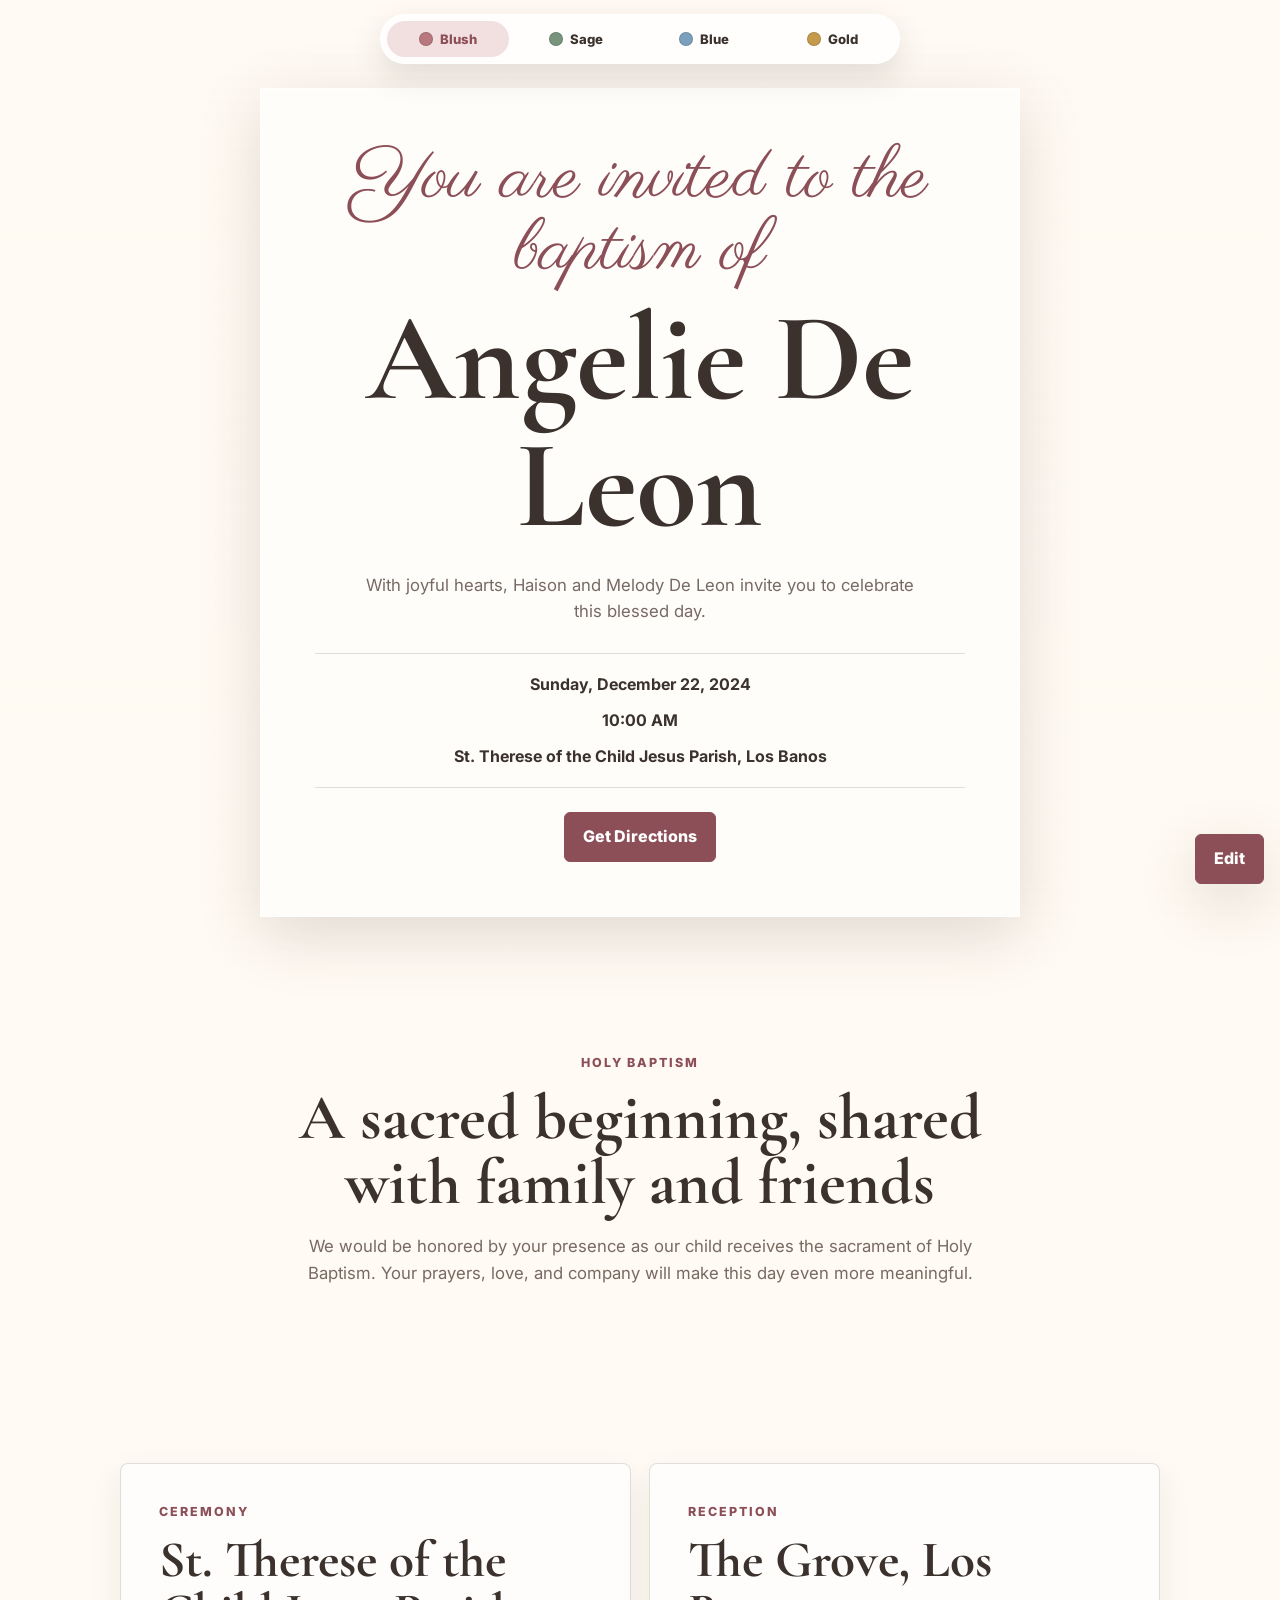
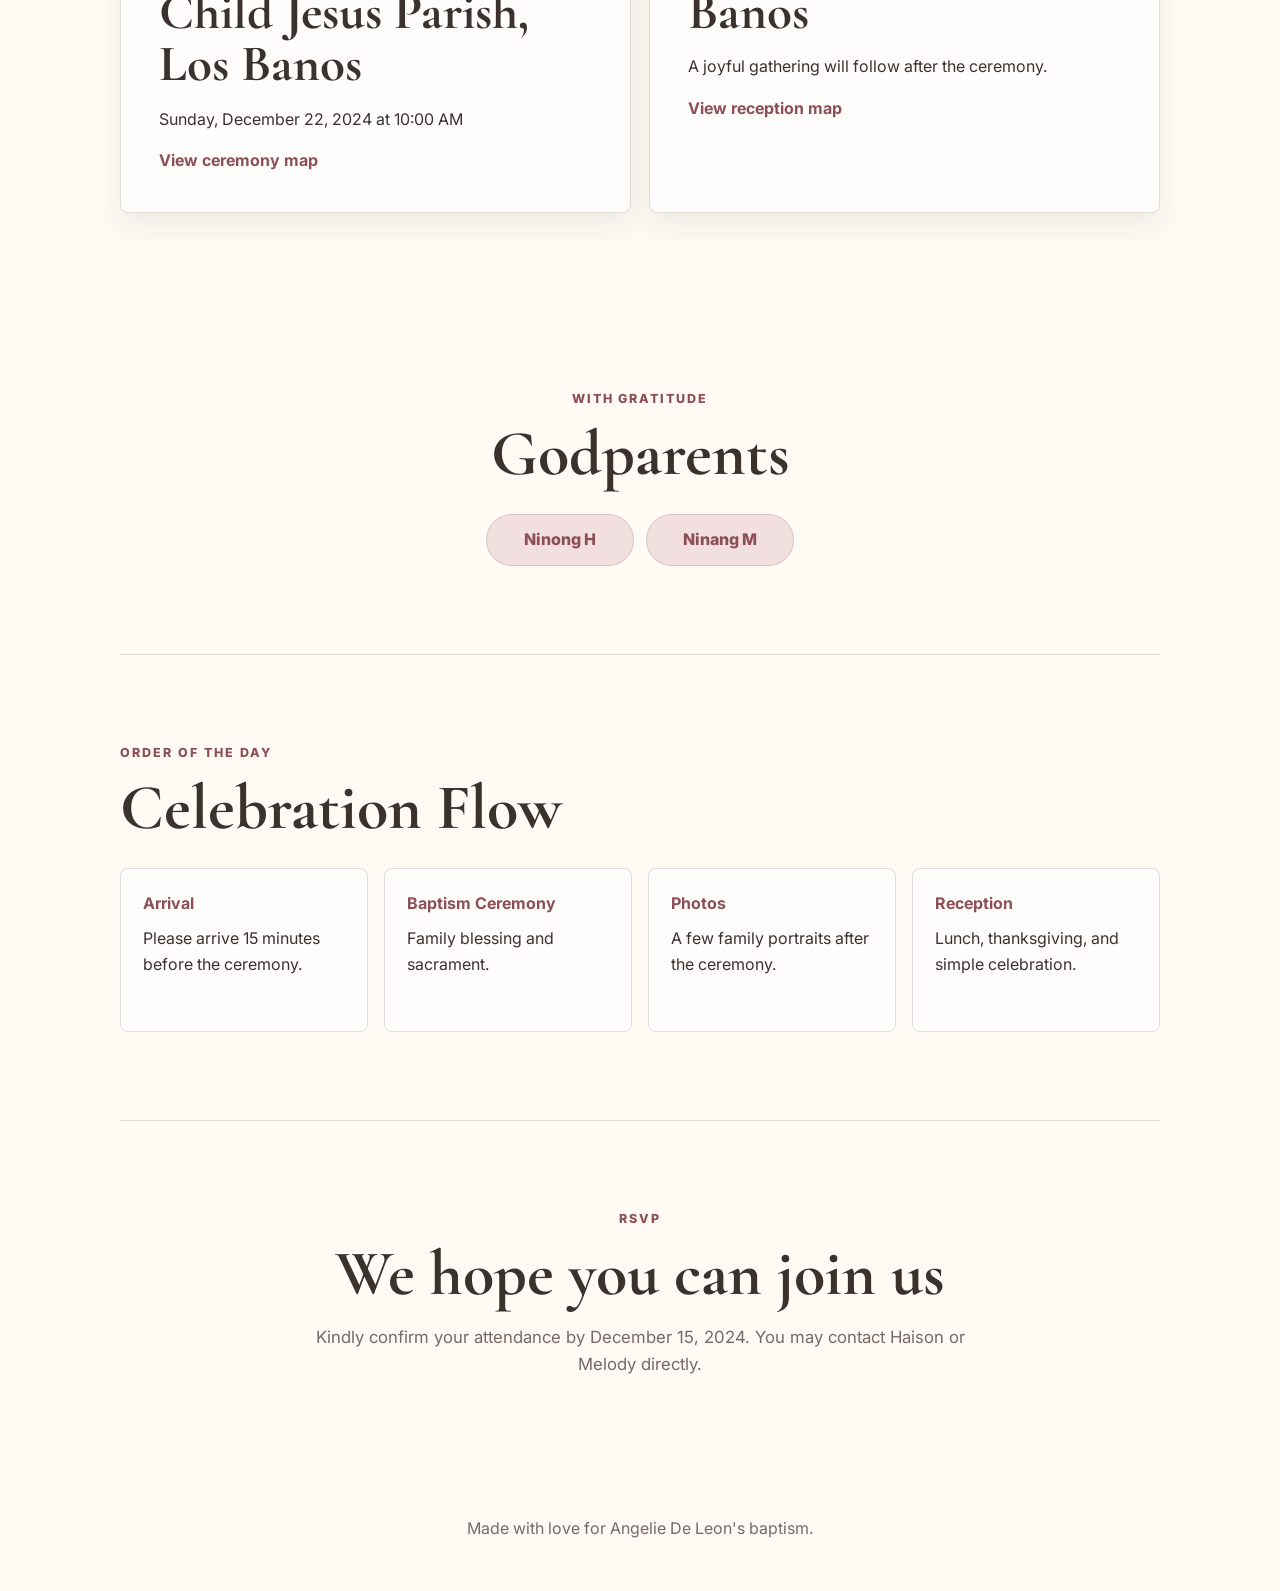
==== index.html @ 16b0fdf5 "Add files via upload" ====
<!DOCTYPE html>
<html lang="en">
<head>
    <meta charset="UTF-8">
    <meta name="viewport" content="width=device-width, initial-scale=1.0">
    <title>Baptism Invitation</title>
    <link rel="preconnect" href="https://fonts.googleapis.com">
    <link rel="preconnect" href="https://fonts.gstatic.com" crossorigin>
    <link href="https://fonts.googleapis.com/css2?family=Cormorant+Garamond:wght@500;600;700&family=Inter:wght@400;500;600;700&family=Parisienne&display=swap" rel="stylesheet">
    <link rel="stylesheet" href="styles.css">
</head>
<body data-theme="blush">
    <aside class="theme-dock" aria-label="Theme selector">
        <button class="theme-chip is-active" type="button" data-theme-choice="blush" title="Blush Garden">
            <span class="swatch blush"></span>
            <span>Blush</span>
        </button>
        <button class="theme-chip" type="button" data-theme-choice="sage" title="Sage Chapel">
            <span class="swatch sage"></span>
            <span>Sage</span>
        </button>
        <button class="theme-chip" type="button" data-theme-choice="blue" title="Sky Grace">
            <span class="swatch blue"></span>
            <span>Blue</span>
        </button>
        <button class="theme-chip" type="button" data-theme-choice="gold" title="Classic Gold">
            <span class="swatch gold"></span>
            <span>Gold</span>
        </button>
    </aside>

    <button class="editor-toggle" type="button" data-editor-open hidden>Edit</button>

    <aside class="editor-panel" data-editor-panel hidden aria-label="Invitation editor">
        <div class="editor-header">
            <div>
                <p class="eyebrow">Owner editor</p>
                <h2>Invitation Text</h2>
            </div>
            <button class="icon-button" type="button" data-editor-close aria-label="Close editor">x</button>
        </div>
        <label>
            Child's name
            <input data-field="childName" type="text">
        </label>
        <label>
            Parents
            <input data-field="parents" type="text">
        </label>
        <label>
            Date
            <input data-field="date" type="text">
        </label>
        <label>
            Time
            <input data-field="time" type="text">
        </label>
        <label>
            Church
            <input data-field="church" type="text">
        </label>
        <label>
            Reception
            <input data-field="reception" type="text">
        </label>
        <label>
            RSVP note
            <textarea data-field="rsvp" rows="3"></textarea>
        </label>
        <label>
            Godparents
            <textarea data-field="godparents" rows="4" placeholder="One name per line"></textarea>
        </label>
        <label>
            Ceremony directions link
            <input data-field="ceremonyLink" type="url">
        </label>
        <label>
            Reception directions link
            <input data-field="receptionLink" type="url">
        </label>
        <div class="editor-actions">
            <button class="button secondary" type="button" data-reset>Reset</button>
            <button class="button" type="button" data-copy-config>Copy Saved Data</button>
        </div>
        <p class="editor-note">Open this page with <strong>?edit=1</strong> to show the editor. Guests using the normal link only see the invitation.</p>
    </aside>

    <header class="hero">
        <div class="hero-overlay">
            <p class="script">You are invited to the baptism of</p>
            <h1 data-text="childName">Angelie De Leon</h1>
            <p class="parents">With joyful hearts, <span data-text="parents">Haison and Melody De Leon</span> invite you to celebrate this blessed day.</p>
            <div class="event-strip" aria-label="Event summary">
                <span data-text="date">Sunday, December 22, 2024</span>
                <span data-text="time">10:00 AM</span>
                <span data-text="church">St. Therese of the Child Jesus Parish, Los Banos</span>
            </div>
            <a class="button" data-link="ceremonyLink" href="https://www.google.com/maps/dir/?api=1&destination=St.+Therese+of+the+Child+Jesus+Parish,+Los+Banos,+Laguna" target="_blank" rel="noreferrer">Get Directions</a>
        </div>
    </header>

    <main>
        <section class="intro-band">
            <p class="eyebrow">Holy Baptism</p>
            <h2>A sacred beginning, shared with family and friends</h2>
            <p>We would be honored by your presence as our child receives the sacrament of Holy Baptism. Your prayers, love, and company will make this day even more meaningful.</p>
        </section>

        <section class="details-grid" aria-label="Event details">
            <article>
                <p class="eyebrow">Ceremony</p>
                <h2 data-text="church">St. Therese of the Child Jesus Parish, Los Banos</h2>
                <p><span data-text="date">Sunday, December 22, 2024</span> at <span data-text="time">10:00 AM</span></p>
                <a data-link="ceremonyLink" href="https://www.google.com/maps/dir/?api=1&destination=St.+Therese+of+the+Child+Jesus+Parish,+Los+Banos,+Laguna" target="_blank" rel="noreferrer">View ceremony map</a>
            </article>
            <article>
                <p class="eyebrow">Reception</p>
                <h2 data-text="reception">The Grove, Los Banos</h2>
                <p>A joyful gathering will follow after the ceremony.</p>
                <a data-link="receptionLink" href="https://www.google.com/maps/dir/?api=1&destination=The+Grove+Los+Banos,+Laguna" target="_blank" rel="noreferrer">View reception map</a>
            </article>
        </section>

        <section class="godparents">
            <p class="eyebrow">With gratitude</p>
            <h2>Godparents</h2>
            <div class="name-list" data-list="godparents">
                <span>Ninong H</span>
                <span>Ninang M</span>
            </div>
        </section>

        <section class="schedule">
            <p class="eyebrow">Order of the day</p>
            <h2>Celebration Flow</h2>
            <ol>
                <li><strong>Arrival</strong><span>Please arrive 15 minutes before the ceremony.</span></li>
                <li><strong>Baptism Ceremony</strong><span>Family blessing and sacrament.</span></li>
                <li><strong>Photos</strong><span>A few family portraits after the ceremony.</span></li>
                <li><strong>Reception</strong><span>Lunch, thanksgiving, and simple celebration.</span></li>
            </ol>
        </section>

        <section class="rsvp">
            <p class="eyebrow">RSVP</p>
            <h2>We hope you can join us</h2>
            <p data-text="rsvp">Kindly confirm your attendance by December 15, 2024. You may contact Haison or Melody directly.</p>
        </section>
    </main>

    <footer>
        <p>Made with love for <span data-text="childName">Angelie De Leon</span>'s baptism.</p>
    </footer>

    <script src="script.js"></script>
</body>
</html>
---- styles.css ----
:root {
    --paper: #fffaf3;
    --ink: #3b312d;
    --muted: #776a62;
    --accent: #b9787e;
    --accent-strong: #8c4f57;
    --accent-soft: #f2dfe0;
    --line: rgba(70, 55, 48, 0.16);
    --shadow: 0 18px 60px rgba(66, 45, 34, 0.16);
}

body[data-theme="sage"] {
    --paper: #fbfbf4;
    --ink: #26362f;
    --muted: #64746a;
    --accent: #78947d;
    --accent-strong: #43604b;
    --accent-soft: #dfe9df;
    --line: rgba(52, 80, 62, 0.18);
}

body[data-theme="blue"] {
    --paper: #f8fbff;
    --ink: #263241;
    --muted: #637387;
    --accent: #7aa0bd;
    --accent-strong: #416d8d;
    --accent-soft: #dceaf4;
    --line: rgba(48, 78, 102, 0.18);
}

body[data-theme="gold"] {
    --paper: #fffdf7;
    --ink: #332e25;
    --muted: #746b58;
    --accent: #c59a4a;
    --accent-strong: #88652a;
    --accent-soft: #f4ead2;
    --line: rgba(117, 88, 39, 0.2);
}

* {
    box-sizing: border-box;
}

html {
    scroll-behavior: smooth;
}

body {
    margin: 0;
    color: var(--ink);
    background: var(--paper);
    font-family: "Inter", Arial, sans-serif;
    line-height: 1.6;
}

body::before {
    content: "";
    position: fixed;
    inset: 0;
    z-index: -1;
    background-image: url("images/baptism-watercolor-hero.png");
    background-position: center top;
    background-size: cover;
    opacity: 0.18;
}

a {
    color: var(--accent-strong);
    font-weight: 700;
    text-decoration: none;
}

.hero {
    min-height: 94svh;
    display: grid;
    place-items: center;
    padding: 88px 20px 48px;
    background-image: linear-gradient(rgba(255, 250, 243, 0.46), rgba(255, 250, 243, 0.78)), url("images/baptism-watercolor-hero.png");
    background-position: center;
    background-size: cover;
}

.hero-overlay {
    width: min(760px, 100%);
    text-align: center;
    padding: clamp(24px, 5vw, 54px);
    border: 1px solid rgba(255, 255, 255, 0.72);
    background: rgba(255, 255, 255, 0.58);
    box-shadow: var(--shadow);
    backdrop-filter: blur(8px);
}

.script {
    margin: 0;
    color: var(--accent-strong);
    font-family: "Parisienne", cursive;
    font-size: clamp(2rem, 7vw, 4.5rem);
    line-height: 1;
}

h1,
h2 {
    margin: 0;
    font-family: "Cormorant Garamond", Georgia, serif;
    letter-spacing: 0;
    line-height: 1.02;
}

h1 {
    margin-top: 8px;
    font-size: clamp(3.2rem, 12vw, 7.8rem);
    font-weight: 700;
}

h2 {
    font-size: clamp(2.1rem, 5vw, 4rem);
    font-weight: 700;
}

.parents {
    max-width: 580px;
    margin: 22px auto 0;
    color: var(--muted);
    font-size: 1.05rem;
}

.event-strip {
    display: grid;
    gap: 10px;
    margin: 28px auto 0;
    padding: 18px;
    border-top: 1px solid var(--line);
    border-bottom: 1px solid var(--line);
    color: var(--ink);
    font-weight: 700;
}

.button,
.editor-toggle {
    display: inline-flex;
    align-items: center;
    justify-content: center;
    min-height: 44px;
    margin-top: 24px;
    padding: 11px 18px;
    border: 1px solid var(--accent-strong);
    border-radius: 6px;
    background: var(--accent-strong);
    color: #fff;
    font: inherit;
    font-weight: 800;
    cursor: pointer;
}

.button.secondary {
    background: transparent;
    color: var(--accent-strong);
}

main {
    overflow: hidden;
}

section {
    width: min(1040px, calc(100% - 32px));
    margin: 0 auto;
    padding: clamp(48px, 8vw, 88px) 0;
}

.intro-band {
    max-width: 760px;
    text-align: center;
}

.intro-band p:last-child,
.rsvp p:last-child {
    margin: 18px auto 0;
    max-width: 670px;
    color: var(--muted);
    font-size: 1.05rem;
}

.eyebrow {
    margin: 0 0 12px;
    color: var(--accent-strong);
    font-size: 0.78rem;
    font-weight: 800;
    letter-spacing: 0.16em;
    text-transform: uppercase;
}

.details-grid {
    display: grid;
    grid-template-columns: repeat(2, minmax(0, 1fr));
    gap: 18px;
}

.details-grid article {
    padding: clamp(22px, 4vw, 38px);
    border: 1px solid var(--line);
    border-radius: 8px;
    background: rgba(255, 255, 255, 0.66);
    box-shadow: 0 12px 32px rgba(40, 32, 26, 0.08);
}

.details-grid h2 {
    font-size: clamp(2rem, 4vw, 3.2rem);
}

.godparents,
.rsvp {
    text-align: center;
}

.name-list {
    display: flex;
    flex-wrap: wrap;
    justify-content: center;
    gap: 12px;
    margin-top: 28px;
}

.name-list span {
    min-width: 148px;
    padding: 12px 16px;
    border: 1px solid var(--line);
    border-radius: 999px;
    background: var(--accent-soft);
    color: var(--accent-strong);
    font-weight: 800;
}

.schedule {
    border-top: 1px solid var(--line);
    border-bottom: 1px solid var(--line);
}

.schedule ol {
    display: grid;
    grid-template-columns: repeat(4, minmax(0, 1fr));
    gap: 16px;
    margin: 28px 0 0;
    padding: 0;
    list-style: none;
}

.schedule li {
    min-height: 164px;
    padding: 22px;
    border-radius: 8px;
    background: rgba(255, 255, 255, 0.62);
    border: 1px solid var(--line);
}

.schedule strong,
.schedule span {
    display: block;
}

.schedule strong {
    margin-bottom: 10px;
    color: var(--accent-strong);
}

footer {
    padding: 34px 20px;
    text-align: center;
    color: var(--muted);
}

.theme-dock {
    position: fixed;
    top: 14px;
    left: 50%;
    z-index: 10;
    display: flex;
    gap: 6px;
    width: min(calc(100% - 24px), 520px);
    padding: 6px;
    border: 1px solid rgba(255, 255, 255, 0.72);
    border-radius: 999px;
    background: rgba(255, 255, 255, 0.76);
    box-shadow: 0 12px 32px rgba(40, 32, 26, 0.12);
    transform: translateX(-50%);
    backdrop-filter: blur(10px);
}

.theme-chip {
    flex: 1;
    display: inline-flex;
    align-items: center;
    justify-content: center;
    gap: 7px;
    min-width: 0;
    min-height: 36px;
    padding: 6px 10px;
    border: 0;
    border-radius: 999px;
    background: transparent;
    color: var(--ink);
    font: inherit;
    font-size: 0.82rem;
    font-weight: 800;
    cursor: pointer;
}

.theme-chip.is-active {
    background: var(--accent-soft);
    color: var(--accent-strong);
}

.swatch {
    width: 14px;
    height: 14px;
    flex: 0 0 auto;
    border-radius: 50%;
    border: 1px solid rgba(0, 0, 0, 0.14);
}

.swatch.blush { background: #b9787e; }
.swatch.sage { background: #78947d; }
.swatch.blue { background: #7aa0bd; }
.swatch.gold { background: #c59a4a; }

.editor-toggle {
    position: fixed;
    right: 16px;
    bottom: 16px;
    z-index: 11;
    margin: 0;
    box-shadow: var(--shadow);
}

.editor-panel {
    position: fixed;
    top: 0;
    right: 0;
    z-index: 12;
    width: min(420px, 100%);
    height: 100svh;
    overflow: auto;
    padding: 22px;
    background: #fff;
    box-shadow: -18px 0 50px rgba(29, 25, 23, 0.18);
}

.editor-header {
    display: flex;
    align-items: flex-start;
    justify-content: space-between;
    gap: 18px;
    margin-bottom: 18px;
}

.editor-header h2 {
    font-size: 2rem;
}

.icon-button {
    width: 38px;
    height: 38px;
    border: 1px solid var(--line);
    border-radius: 50%;
    background: #fff;
    color: var(--ink);
    font: inherit;
    font-weight: 800;
    cursor: pointer;
}

label {
    display: grid;
    gap: 6px;
    margin-bottom: 14px;
    color: var(--muted);
    font-size: 0.86rem;
    font-weight: 800;
}

input,
textarea {
    width: 100%;
    border: 1px solid var(--line);
    border-radius: 6px;
    padding: 10px 12px;
    color: var(--ink);
    font: inherit;
}

.editor-actions {
    display: flex;
    flex-wrap: wrap;
    gap: 10px;
}

.editor-actions .button {
    margin-top: 0;
}

.editor-note {
    color: var(--muted);
    font-size: 0.9rem;
}

.reveal {
    opacity: 0;
    transform: translateY(18px);
    transition: opacity 600ms ease, transform 600ms ease;
}

.reveal.is-visible {
    opacity: 1;
    transform: translateY(0);
}

@media (max-width: 760px) {
    .hero {
        min-height: 92svh;
        padding-top: 92px;
    }

    .theme-dock {
        overflow-x: auto;
        justify-content: flex-start;
    }

    .theme-chip {
        flex: 0 0 auto;
        min-width: 88px;
    }

    .details-grid,
    .schedule ol {
        grid-template-columns: 1fr;
    }

    .schedule li {
        min-height: 0;
    }
}
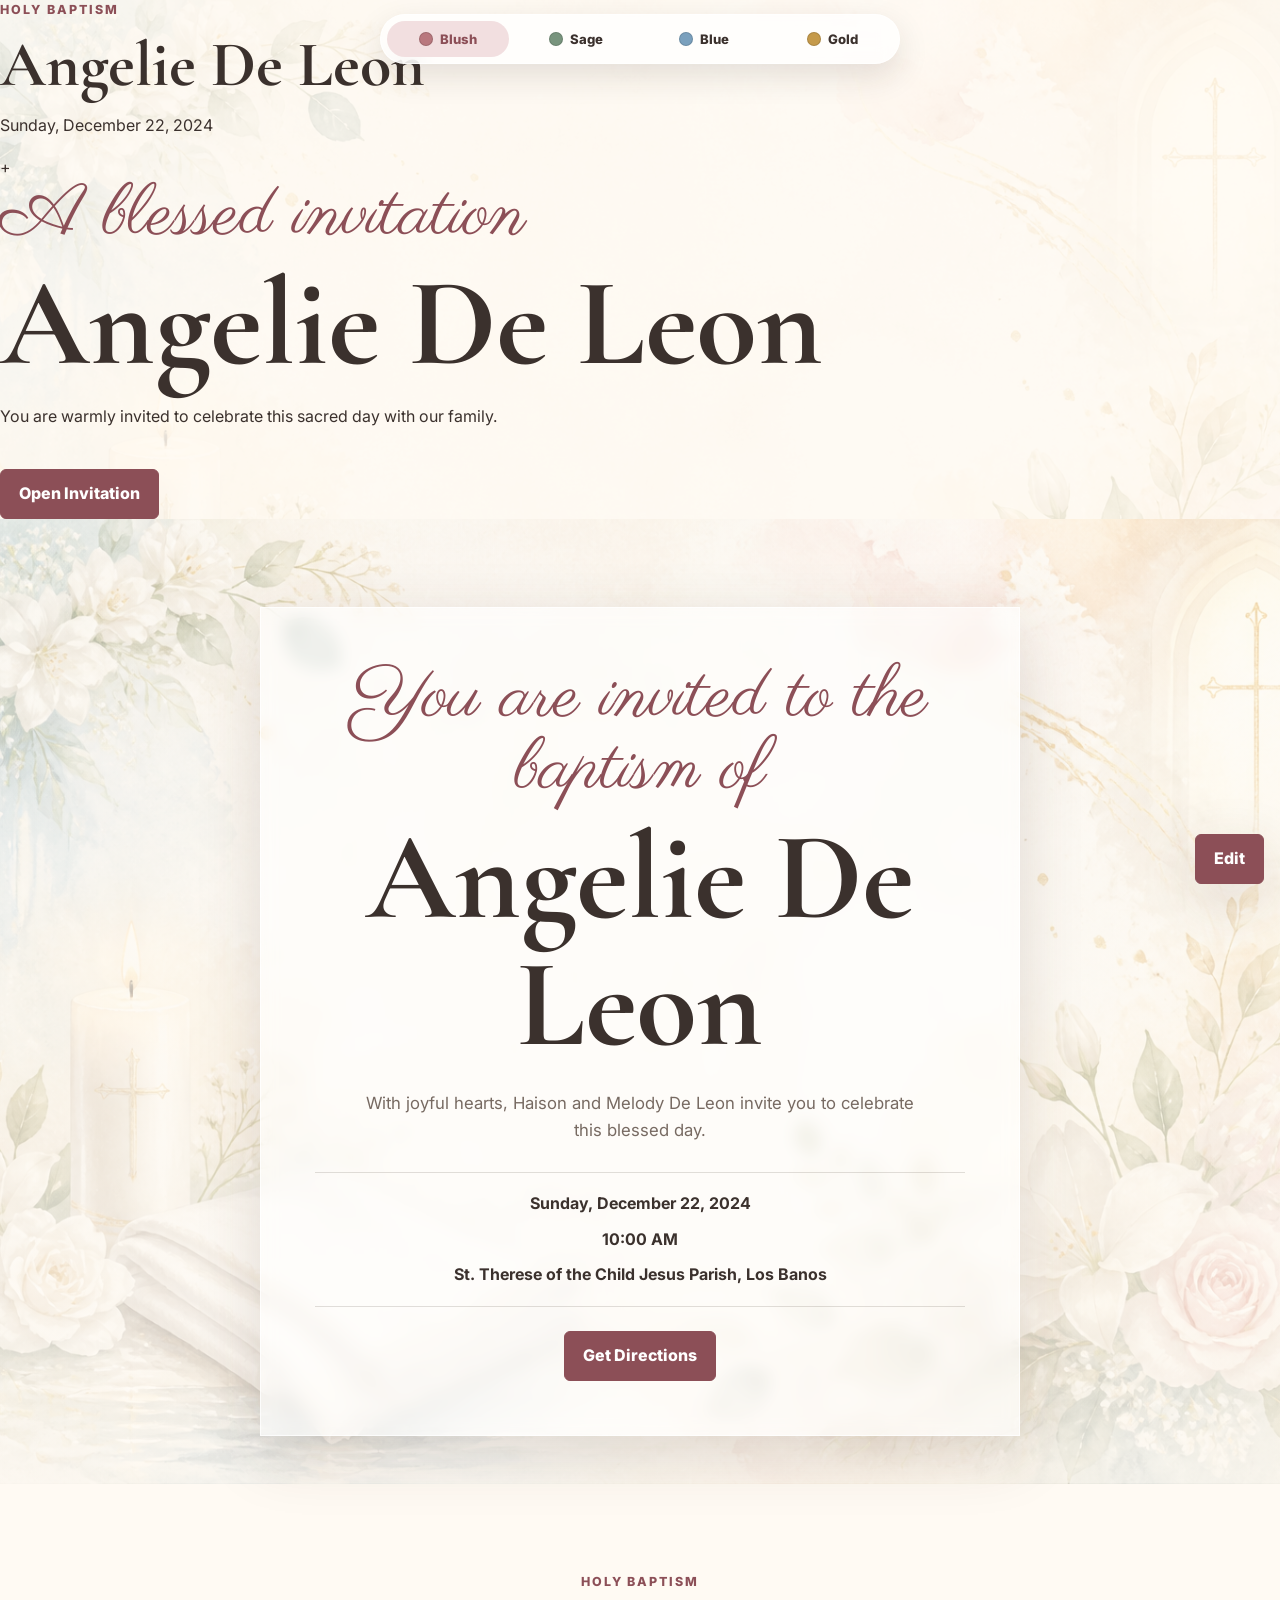
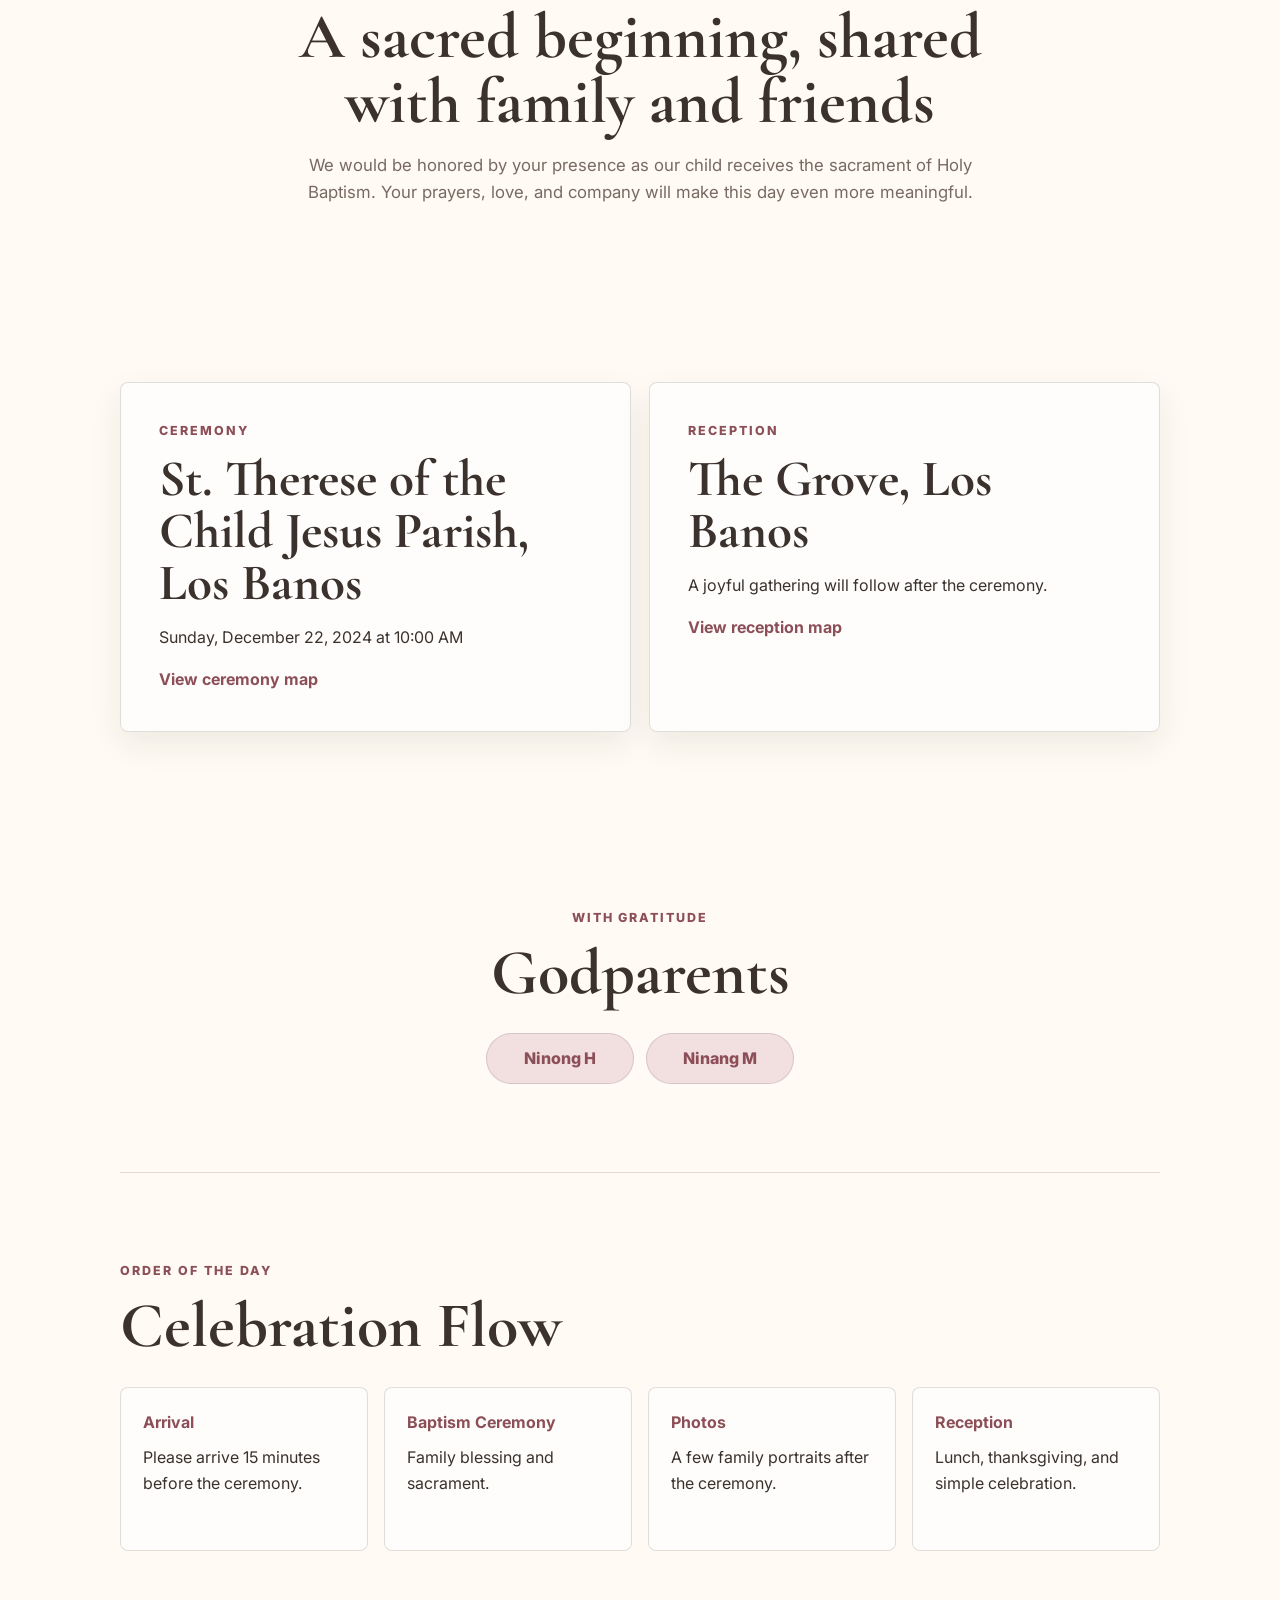
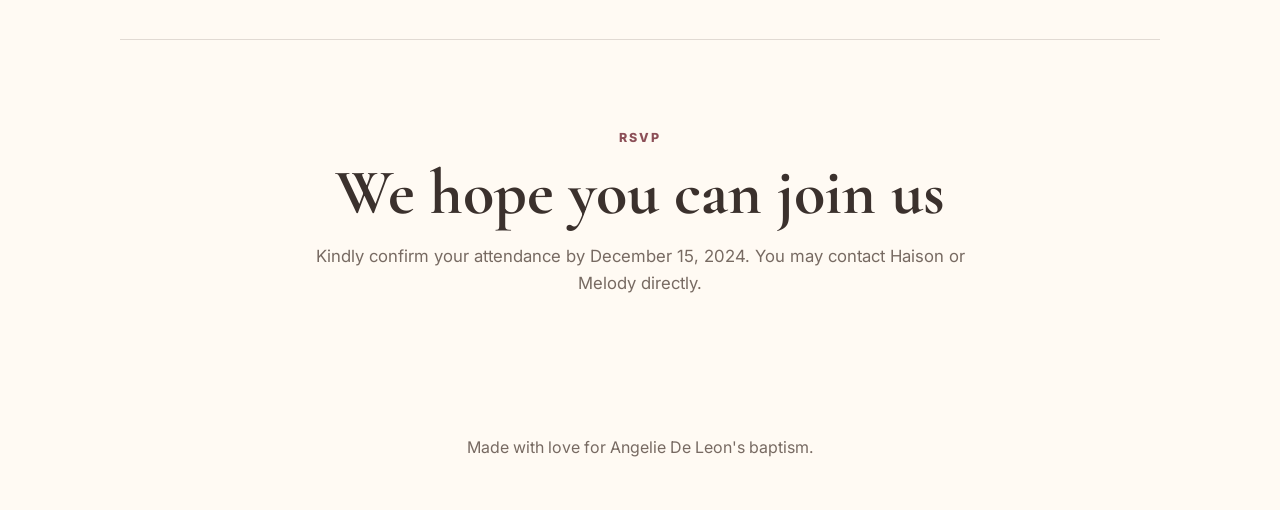
==== commit 8aa63a37: "Add invitation opening animation" ====
--- a/index.html
+++ b/index.html
@@ -10,6 +10,38 @@
     <link rel="stylesheet" href="styles.css">
 </head>
 <body data-theme="blush">
+    <div class="opening-screen" data-opening-screen>
+        <div class="floating-petals" aria-hidden="true">
+            <span></span>
+            <span></span>
+            <span></span>
+            <span></span>
+            <span></span>
+            <span></span>
+        </div>
+        <div class="envelope-stage">
+            <div class="envelope" aria-hidden="true">
+                <div class="envelope-back"></div>
+                <div class="invitation-card">
+                    <p class="eyebrow">Holy Baptism</p>
+                    <h2 data-text="childName">Angelie De Leon</h2>
+                    <p data-text="date">Sunday, December 22, 2024</p>
+                </div>
+                <div class="envelope-left"></div>
+                <div class="envelope-right"></div>
+                <div class="envelope-bottom"></div>
+                <div class="envelope-flap"></div>
+                <div class="wax-seal">+</div>
+            </div>
+            <div class="opening-copy">
+                <p class="script">A blessed invitation</p>
+                <h1 data-text="childName">Angelie De Leon</h1>
+                <p>You are warmly invited to celebrate this sacred day with our family.</p>
+                <button class="button open-button" type="button" data-open-invitation>Open Invitation</button>
+            </div>
+        </div>
+    </div>
+
     <aside class="theme-dock" aria-label="Theme selector">
         <button class="theme-chip is-active" type="button" data-theme-choice="blush" title="Blush Garden">
             <span class="swatch blush"></span>
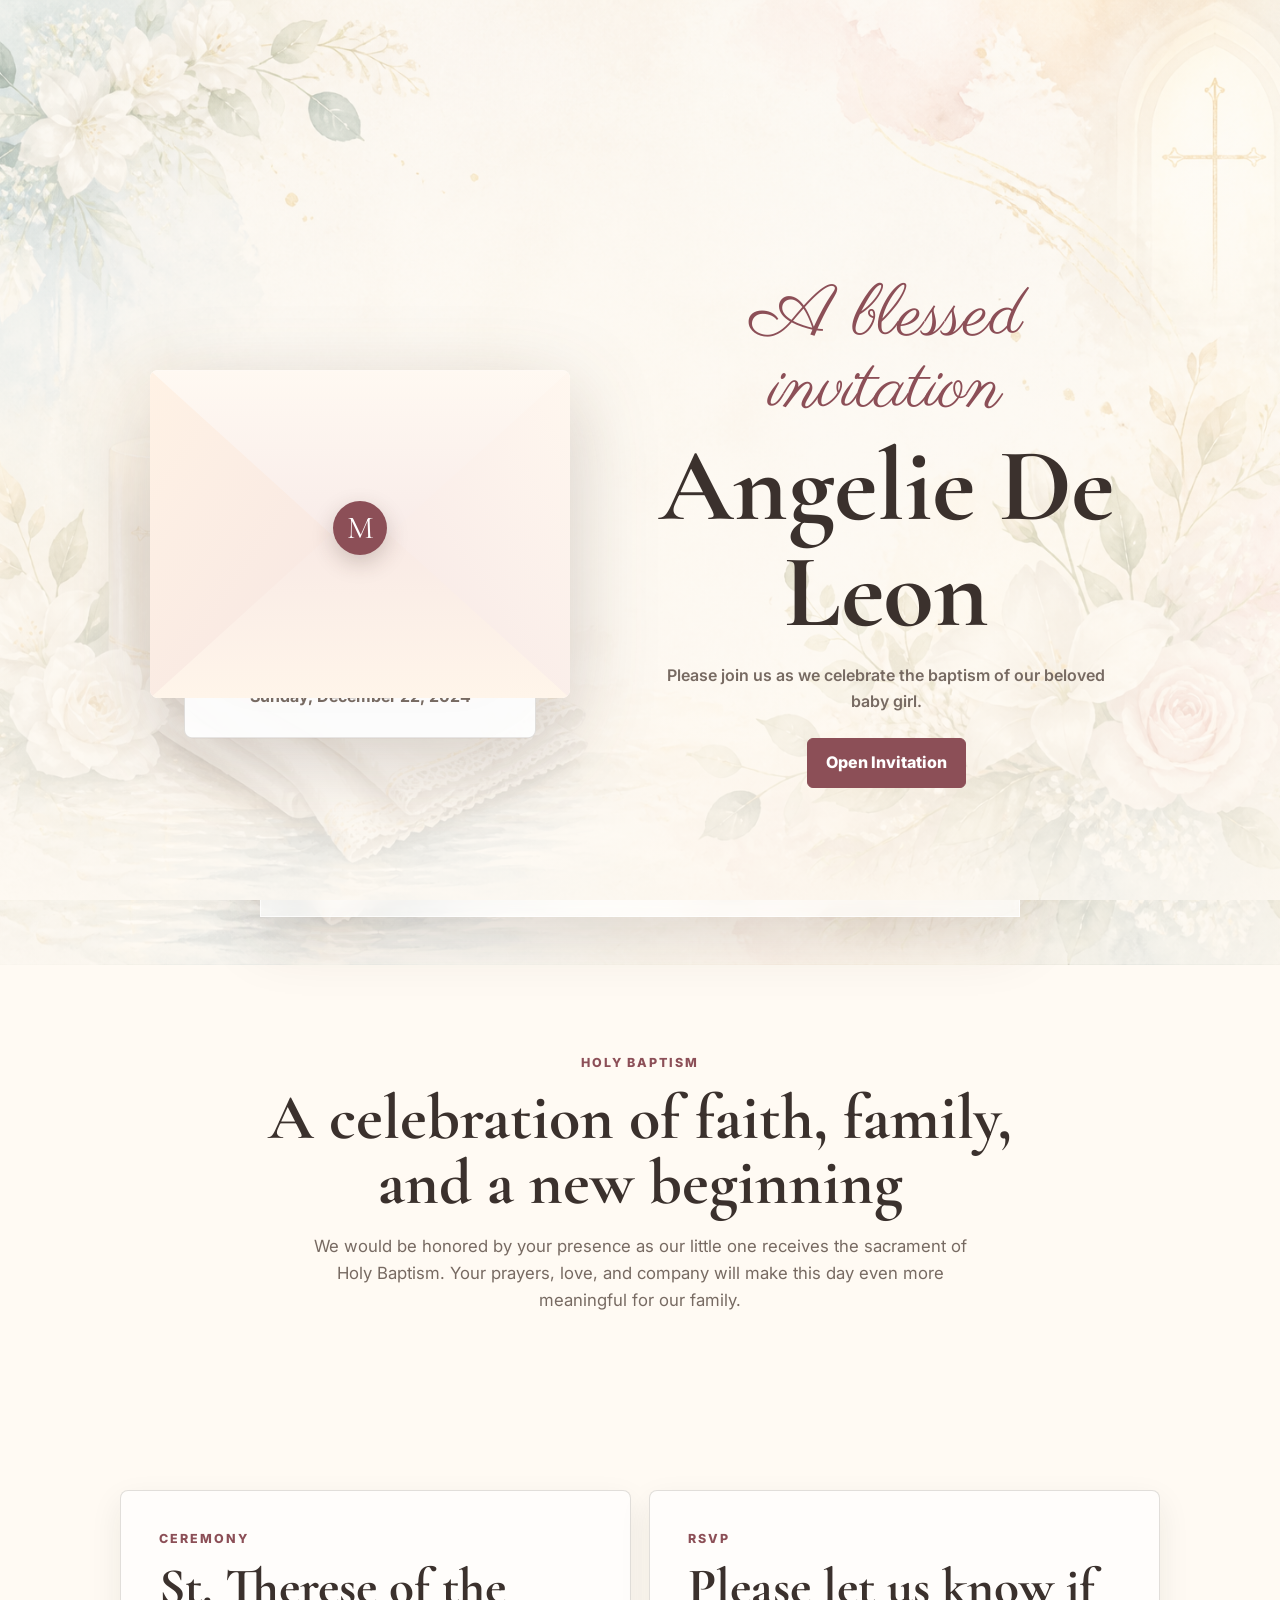
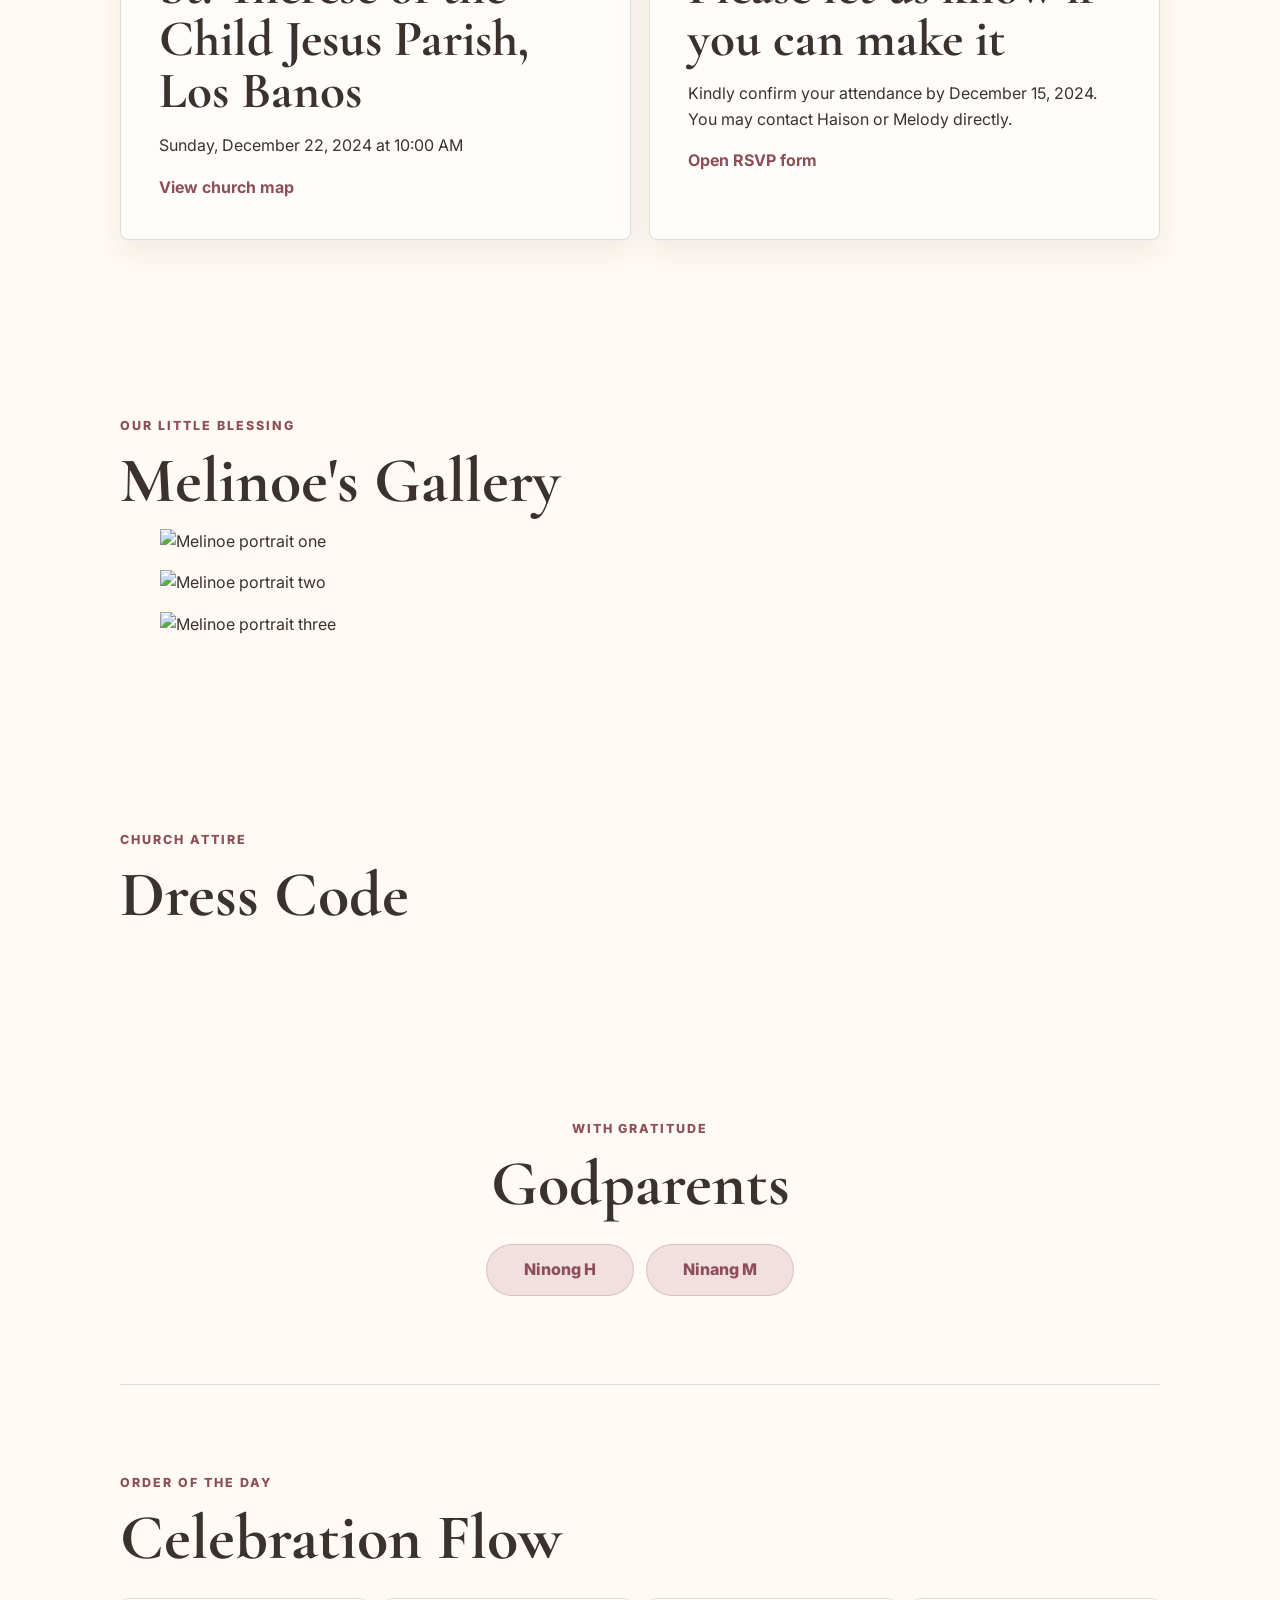
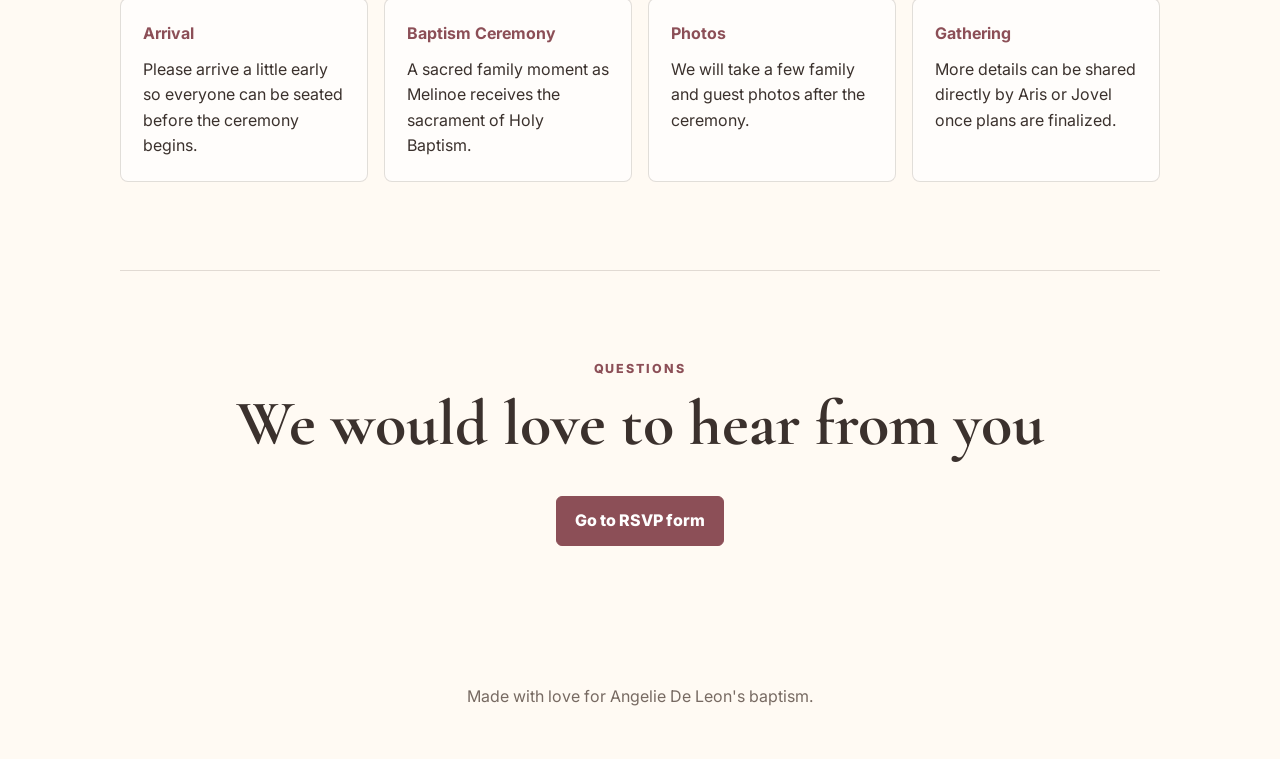
==== commit 7f1f5490: "Update invitation with RSVP page and dress code" ====
--- a/index.html
+++ b/index.html
@@ -3,13 +3,13 @@
 <head>
     <meta charset="UTF-8">
     <meta name="viewport" content="width=device-width, initial-scale=1.0">
-    <title>Baptism Invitation</title>
+    <title>Melinoe Zyla Edria Almase Baptism Invitation</title>
     <link rel="preconnect" href="https://fonts.googleapis.com">
     <link rel="preconnect" href="https://fonts.gstatic.com" crossorigin>
     <link href="https://fonts.googleapis.com/css2?family=Cormorant+Garamond:wght@500;600;700&family=Inter:wght@400;500;600;700&family=Parisienne&display=swap" rel="stylesheet">
     <link rel="stylesheet" href="styles.css">
 </head>
-<body data-theme="blush">
+<body data-theme="gold">
     <div class="opening-screen" data-opening-screen>
         <div class="floating-petals" aria-hidden="true">
             <span></span>
@@ -24,42 +24,23 @@
                 <div class="envelope-back"></div>
                 <div class="invitation-card">
                     <p class="eyebrow">Holy Baptism</p>
-                    <h2 data-text="childName">Angelie De Leon</h2>
-                    <p data-text="date">Sunday, December 22, 2024</p>
+                    <h2 data-text="childName">Melinoe Zyla Edria Almase</h2>
+                    <p data-text="date">Date to be announced</p>
                 </div>
                 <div class="envelope-left"></div>
                 <div class="envelope-right"></div>
                 <div class="envelope-bottom"></div>
                 <div class="envelope-flap"></div>
-                <div class="wax-seal">+</div>
+                <div class="wax-seal">M</div>
             </div>
             <div class="opening-copy">
                 <p class="script">A blessed invitation</p>
-                <h1 data-text="childName">Angelie De Leon</h1>
-                <p>You are warmly invited to celebrate this sacred day with our family.</p>
+                <h1 data-text="childName">Melinoe Zyla Edria Almase</h1>
+                <p>Please join us as we celebrate the baptism of our beloved baby girl.</p>
                 <button class="button open-button" type="button" data-open-invitation>Open Invitation</button>
             </div>
         </div>
     </div>
-
-    <aside class="theme-dock" aria-label="Theme selector">
-        <button class="theme-chip is-active" type="button" data-theme-choice="blush" title="Blush Garden">
-            <span class="swatch blush"></span>
-            <span>Blush</span>
-        </button>
-        <button class="theme-chip" type="button" data-theme-choice="sage" title="Sage Chapel">
-            <span class="swatch sage"></span>
-            <span>Sage</span>
-        </button>
-        <button class="theme-chip" type="button" data-theme-choice="blue" title="Sky Grace">
-            <span class="swatch blue"></span>
-            <span>Blue</span>
-        </button>
-        <button class="theme-chip" type="button" data-theme-choice="gold" title="Classic Gold">
-            <span class="swatch gold"></span>
-            <span>Gold</span>
-        </button>
-    </aside>
 
     <button class="editor-toggle" type="button" data-editor-open hidden>Edit</button>
 
@@ -72,7 +53,7 @@
             <button class="icon-button" type="button" data-editor-close aria-label="Close editor">x</button>
         </div>
         <label>
-            Child's name
+            Baby's name
             <input data-field="childName" type="text">
         </label>
         <label>
@@ -92,74 +73,102 @@
             <input data-field="church" type="text">
         </label>
         <label>
-            Reception
-            <input data-field="reception" type="text">
-        </label>
-        <label>
             RSVP note
             <textarea data-field="rsvp" rows="3"></textarea>
         </label>
         <label>
+            Church attire note
+            <textarea data-field="attireNote" rows="3"></textarea>
+        </label>
+        <label>
+            Contact note
+            <textarea data-field="contactNote" rows="3"></textarea>
+        </label>
+        <label>
             Godparents
             <textarea data-field="godparents" rows="4" placeholder="One name per line"></textarea>
         </label>
         <label>
-            Ceremony directions link
+            Directions link
             <input data-field="ceremonyLink" type="url">
         </label>
         <label>
-            Reception directions link
-            <input data-field="receptionLink" type="url">
+            RSVP page link
+            <input data-field="rsvpLink" type="text">
         </label>
         <div class="editor-actions">
             <button class="button secondary" type="button" data-reset>Reset</button>
             <button class="button" type="button" data-copy-config>Copy Saved Data</button>
         </div>
-        <p class="editor-note">Open this page with <strong>?edit=1</strong> to show the editor. Guests using the normal link only see the invitation.</p>
+        <p class="editor-note">Open this page with <strong>?edit=1</strong> to update the invitation text. The public page stays view-only for your guests.</p>
     </aside>
 
     <header class="hero">
         <div class="hero-overlay">
             <p class="script">You are invited to the baptism of</p>
-            <h1 data-text="childName">Angelie De Leon</h1>
-            <p class="parents">With joyful hearts, <span data-text="parents">Haison and Melody De Leon</span> invite you to celebrate this blessed day.</p>
+            <h1 data-text="childName">Melinoe Zyla Edria Almase</h1>
+            <p class="parents">With joyful hearts, <span data-text="parents">Mark Aris Almase and Jovel Edria Almase</span> invite you to celebrate this sacred day.</p>
             <div class="event-strip" aria-label="Event summary">
-                <span data-text="date">Sunday, December 22, 2024</span>
-                <span data-text="time">10:00 AM</span>
-                <span data-text="church">St. Therese of the Child Jesus Parish, Los Banos</span>
-            </div>
-            <a class="button" data-link="ceremonyLink" href="https://www.google.com/maps/dir/?api=1&destination=St.+Therese+of+the+Child+Jesus+Parish,+Los+Banos,+Laguna" target="_blank" rel="noreferrer">Get Directions</a>
+                <span data-text="date">Date to be announced</span>
+                <span data-text="time">Time to be announced</span>
+                <span data-text="church">Sto. Nino Parish de Cebu</span>
+            </div>
+            <div class="hero-actions">
+                <a class="button" data-link="ceremonyLink" href="https://www.google.com/maps/search/?api=1&query=Sto.+Nino+Parish+de+Cebu" target="_blank" rel="noreferrer">Get Directions</a>
+                <a class="button secondary-button" data-link="rsvpLink" href="rsvp.html">RSVP</a>
+            </div>
         </div>
     </header>
 
     <main>
         <section class="intro-band">
             <p class="eyebrow">Holy Baptism</p>
-            <h2>A sacred beginning, shared with family and friends</h2>
-            <p>We would be honored by your presence as our child receives the sacrament of Holy Baptism. Your prayers, love, and company will make this day even more meaningful.</p>
+            <h2>A celebration of faith, family, and a new beginning</h2>
+            <p>We would be honored by your presence as our little one receives the sacrament of Holy Baptism. Your prayers, love, and company will make this day even more meaningful for our family.</p>
         </section>
 
         <section class="details-grid" aria-label="Event details">
             <article>
                 <p class="eyebrow">Ceremony</p>
-                <h2 data-text="church">St. Therese of the Child Jesus Parish, Los Banos</h2>
-                <p><span data-text="date">Sunday, December 22, 2024</span> at <span data-text="time">10:00 AM</span></p>
-                <a data-link="ceremonyLink" href="https://www.google.com/maps/dir/?api=1&destination=St.+Therese+of+the+Child+Jesus+Parish,+Los+Banos,+Laguna" target="_blank" rel="noreferrer">View ceremony map</a>
+                <h2 data-text="church">Sto. Nino Parish de Cebu</h2>
+                <p><span data-text="date">Date to be announced</span> at <span data-text="time">Time to be announced</span></p>
+                <a data-link="ceremonyLink" href="https://www.google.com/maps/search/?api=1&query=Sto.+Nino+Parish+de+Cebu" target="_blank" rel="noreferrer">View church map</a>
             </article>
             <article>
-                <p class="eyebrow">Reception</p>
-                <h2 data-text="reception">The Grove, Los Banos</h2>
-                <p>A joyful gathering will follow after the ceremony.</p>
-                <a data-link="receptionLink" href="https://www.google.com/maps/dir/?api=1&destination=The+Grove+Los+Banos,+Laguna" target="_blank" rel="noreferrer">View reception map</a>
+                <p class="eyebrow">RSVP</p>
+                <h2>Please let us know if you can make it</h2>
+                <p data-text="rsvp">Please RSVP using the form so we can keep an accurate guest list and headcount.</p>
+                <a data-link="rsvpLink" href="rsvp.html">Open RSVP form</a>
             </article>
+        </section>
+
+        <section class="gallery-section">
+            <p class="eyebrow">Our little blessing</p>
+            <h2>Melinoe's Gallery</h2>
+            <div class="gallery-grid">
+                <figure class="gallery-card">
+                    <img src="images/Mel-1.jpg" alt="Melinoe portrait one">
+                </figure>
+                <figure class="gallery-card">
+                    <img src="images/Mel-2.jpg" alt="Melinoe portrait two">
+                </figure>
+                <figure class="gallery-card">
+                    <img src="images/Mel-3.jpg" alt="Melinoe portrait three">
+                </figure>
+            </div>
+        </section>
+
+        <section class="attire-section">
+            <p class="eyebrow">Church Attire</p>
+            <h2>Dress Code</h2>
+            <p data-text="attireNote">We would love for everyone to come in neat church attire with a graceful, celebratory feel. Soft neutrals, warm beige, champagne, cream, and gentle earth tones are warmly encouraged, while very casual wear and loud prints are best avoided.</p>
         </section>
 
         <section class="godparents">
             <p class="eyebrow">With gratitude</p>
             <h2>Godparents</h2>
             <div class="name-list" data-list="godparents">
-                <span>Ninong H</span>
-                <span>Ninang M</span>
+                <span>To be announced</span>
             </div>
         </section>
 
@@ -167,22 +176,25 @@
             <p class="eyebrow">Order of the day</p>
             <h2>Celebration Flow</h2>
             <ol>
-                <li><strong>Arrival</strong><span>Please arrive 15 minutes before the ceremony.</span></li>
-                <li><strong>Baptism Ceremony</strong><span>Family blessing and sacrament.</span></li>
-                <li><strong>Photos</strong><span>A few family portraits after the ceremony.</span></li>
-                <li><strong>Reception</strong><span>Lunch, thanksgiving, and simple celebration.</span></li>
+                <li><strong>Arrival</strong><span>Please arrive a little early so everyone can be seated before the ceremony begins.</span></li>
+                <li><strong>Baptism Ceremony</strong><span>A sacred family moment as Melinoe receives the sacrament of Holy Baptism.</span></li>
+                <li><strong>Photos</strong><span>We will take a few family and guest photos after the ceremony.</span></li>
+                <li><strong>Gathering</strong><span>More details can be shared directly by Aris or Jovel once plans are finalized.</span></li>
             </ol>
         </section>
 
         <section class="rsvp">
-            <p class="eyebrow">RSVP</p>
-            <h2>We hope you can join us</h2>
-            <p data-text="rsvp">Kindly confirm your attendance by December 15, 2024. You may contact Haison or Melody directly.</p>
+            <p class="eyebrow">Questions</p>
+            <h2>We would love to hear from you</h2>
+            <p data-text="contactNote">Please RSVP through the form. For any questions or clarifications, message Aris or Jovel in Messenger.</p>
+            <div class="hero-actions center-actions">
+                <a class="button secondary-button" data-link="rsvpLink" href="rsvp.html">Go to RSVP form</a>
+            </div>
         </section>
     </main>
 
     <footer>
-        <p>Made with love for <span data-text="childName">Angelie De Leon</span>'s baptism.</p>
+        <p>Made with love for <span data-text="childName">Melinoe Zyla Edria Almase</span>'s baptism.</p>
     </footer>
 
     <script src="script.js"></script>
--- a/styles.css
+++ b/styles.css
@@ -43,6 +43,10 @@
     box-sizing: border-box;
 }
 
+[hidden] {
+    display: none !important;
+}
+
 html {
     scroll-behavior: smooth;
 }
@@ -53,6 +57,10 @@
     background: var(--paper);
     font-family: "Inter", Arial, sans-serif;
     line-height: 1.6;
+}
+
+body:not(.invitation-opened) {
+    overflow: hidden;
 }
 
 body::before {
@@ -70,6 +78,190 @@
     color: var(--accent-strong);
     font-weight: 700;
     text-decoration: none;
+}
+
+.opening-screen {
+    position: fixed;
+    inset: 0;
+    z-index: 50;
+    display: grid;
+    place-items: center;
+    padding: 28px;
+    background-image: linear-gradient(rgba(255, 250, 243, 0.5), rgba(255, 250, 243, 0.86)), url("images/baptism-watercolor-hero.png");
+    background-position: center;
+    background-size: cover;
+    transition: opacity 700ms ease, visibility 700ms ease;
+}
+
+.opening-screen.is-open {
+    opacity: 0;
+    visibility: hidden;
+    pointer-events: none;
+}
+
+.envelope-stage {
+    display: grid;
+    grid-template-columns: minmax(280px, 420px) minmax(280px, 520px);
+    align-items: center;
+    gap: clamp(28px, 6vw, 72px);
+    width: min(980px, 100%);
+}
+
+.envelope {
+    position: relative;
+    width: min(420px, 86vw);
+    aspect-ratio: 1.28;
+    margin: auto;
+    filter: drop-shadow(0 24px 42px rgba(64, 44, 35, 0.22));
+    perspective: 1000px;
+}
+
+.envelope-back,
+.envelope-left,
+.envelope-right,
+.envelope-bottom,
+.envelope-flap {
+    position: absolute;
+    inset: 0;
+    border-radius: 8px;
+}
+
+.envelope-back {
+    background: linear-gradient(145deg, #fff7ee, var(--accent-soft));
+    border: 1px solid rgba(255, 255, 255, 0.8);
+}
+
+.invitation-card {
+    position: absolute;
+    left: 8%;
+    right: 8%;
+    bottom: 16%;
+    z-index: 2;
+    min-height: 74%;
+    padding: 30px 22px 20px;
+    text-align: center;
+    border-radius: 8px;
+    border: 1px solid var(--line);
+    background: rgba(255, 255, 255, 0.92);
+    transform: translateY(38%);
+    transition: transform 950ms cubic-bezier(.2, .8, .2, 1);
+}
+
+.invitation-card h2 {
+    font-size: clamp(2rem, 5vw, 3.5rem);
+}
+
+.invitation-card p:last-child {
+    margin: 12px 0 0;
+    color: var(--muted);
+    font-weight: 700;
+}
+
+.envelope-left {
+    z-index: 3;
+    clip-path: polygon(0 0, 52% 50%, 0 100%);
+    background: linear-gradient(125deg, #fff2e5, var(--accent-soft));
+}
+
+.envelope-right {
+    z-index: 3;
+    clip-path: polygon(100% 0, 48% 50%, 100% 100%);
+    background: linear-gradient(235deg, #fff7ef, var(--accent-soft));
+}
+
+.envelope-bottom {
+    z-index: 4;
+    clip-path: polygon(0 100%, 50% 42%, 100% 100%);
+    background: linear-gradient(0deg, #fff5ea, var(--accent-soft));
+}
+
+.envelope-flap {
+    z-index: 5;
+    clip-path: polygon(0 0, 50% 58%, 100% 0);
+    background: linear-gradient(180deg, #fff9f2, var(--accent-soft));
+    transform-origin: top center;
+    transition: transform 800ms cubic-bezier(.2, .8, .2, 1), z-index 800ms step-end;
+}
+
+.wax-seal {
+    position: absolute;
+    left: 50%;
+    top: 48%;
+    z-index: 6;
+    display: grid;
+    place-items: center;
+    width: 54px;
+    height: 54px;
+    border-radius: 50%;
+    background: var(--accent-strong);
+    color: #fff;
+    font-family: "Cormorant Garamond", Georgia, serif;
+    font-size: 2rem;
+    line-height: 1;
+    transform: translate(-50%, -50%);
+    box-shadow: 0 8px 22px rgba(70, 45, 36, 0.22);
+    transition: opacity 400ms ease, transform 500ms ease;
+}
+
+.opening-copy {
+    text-align: center;
+}
+
+.opening-copy h1 {
+    font-size: clamp(3rem, 9vw, 6.5rem);
+}
+
+.opening-copy p:not(.script) {
+    width: min(460px, 100%);
+    margin: 18px auto 0;
+    color: var(--muted);
+    font-weight: 600;
+}
+
+.opening-screen.is-opening .envelope-flap {
+    z-index: 1;
+    transform: rotateX(178deg);
+}
+
+.opening-screen.is-opening .invitation-card {
+    transform: translateY(-18%);
+}
+
+.opening-screen.is-opening .wax-seal {
+    opacity: 0;
+    transform: translate(-50%, -50%) scale(0.7);
+}
+
+.floating-petals span {
+    position: absolute;
+    top: -8%;
+    width: 14px;
+    height: 22px;
+    border-radius: 80% 0 80% 0;
+    background: rgba(255, 255, 255, 0.82);
+    box-shadow: 0 0 0 1px rgba(185, 120, 126, 0.12);
+    animation: petal-fall 9s linear infinite;
+}
+
+.floating-petals span:nth-child(1) { left: 10%; animation-delay: 0s; }
+.floating-petals span:nth-child(2) { left: 24%; animation-delay: 2s; }
+.floating-petals span:nth-child(3) { left: 46%; animation-delay: 1s; }
+.floating-petals span:nth-child(4) { left: 64%; animation-delay: 3s; }
+.floating-petals span:nth-child(5) { left: 78%; animation-delay: 1.6s; }
+.floating-petals span:nth-child(6) { left: 90%; animation-delay: 4s; }
+
+@keyframes petal-fall {
+    0% {
+        transform: translate3d(0, 0, 0) rotate(0deg);
+        opacity: 0;
+    }
+    12% {
+        opacity: 0.9;
+    }
+    100% {
+        transform: translate3d(-42px, 112vh, 0) rotate(280deg);
+        opacity: 0;
+    }
 }
 
 .hero {
@@ -416,6 +608,23 @@
 }
 
 @media (max-width: 760px) {
+    .opening-screen {
+        padding: 20px;
+    }
+
+    .envelope-stage {
+        grid-template-columns: 1fr;
+        gap: 24px;
+    }
+
+    .envelope {
+        width: min(340px, 88vw);
+    }
+
+    .opening-copy {
+        align-self: start;
+    }
+
     .hero {
         min-height: 92svh;
         padding-top: 92px;
@@ -440,3 +649,14 @@
         min-height: 0;
     }
 }
+
+@media (prefers-reduced-motion: reduce) {
+    *,
+    *::before,
+    *::after {
+        animation-duration: 0.01ms !important;
+        animation-iteration-count: 1 !important;
+        scroll-behavior: auto !important;
+        transition-duration: 0.01ms !important;
+    }
+}
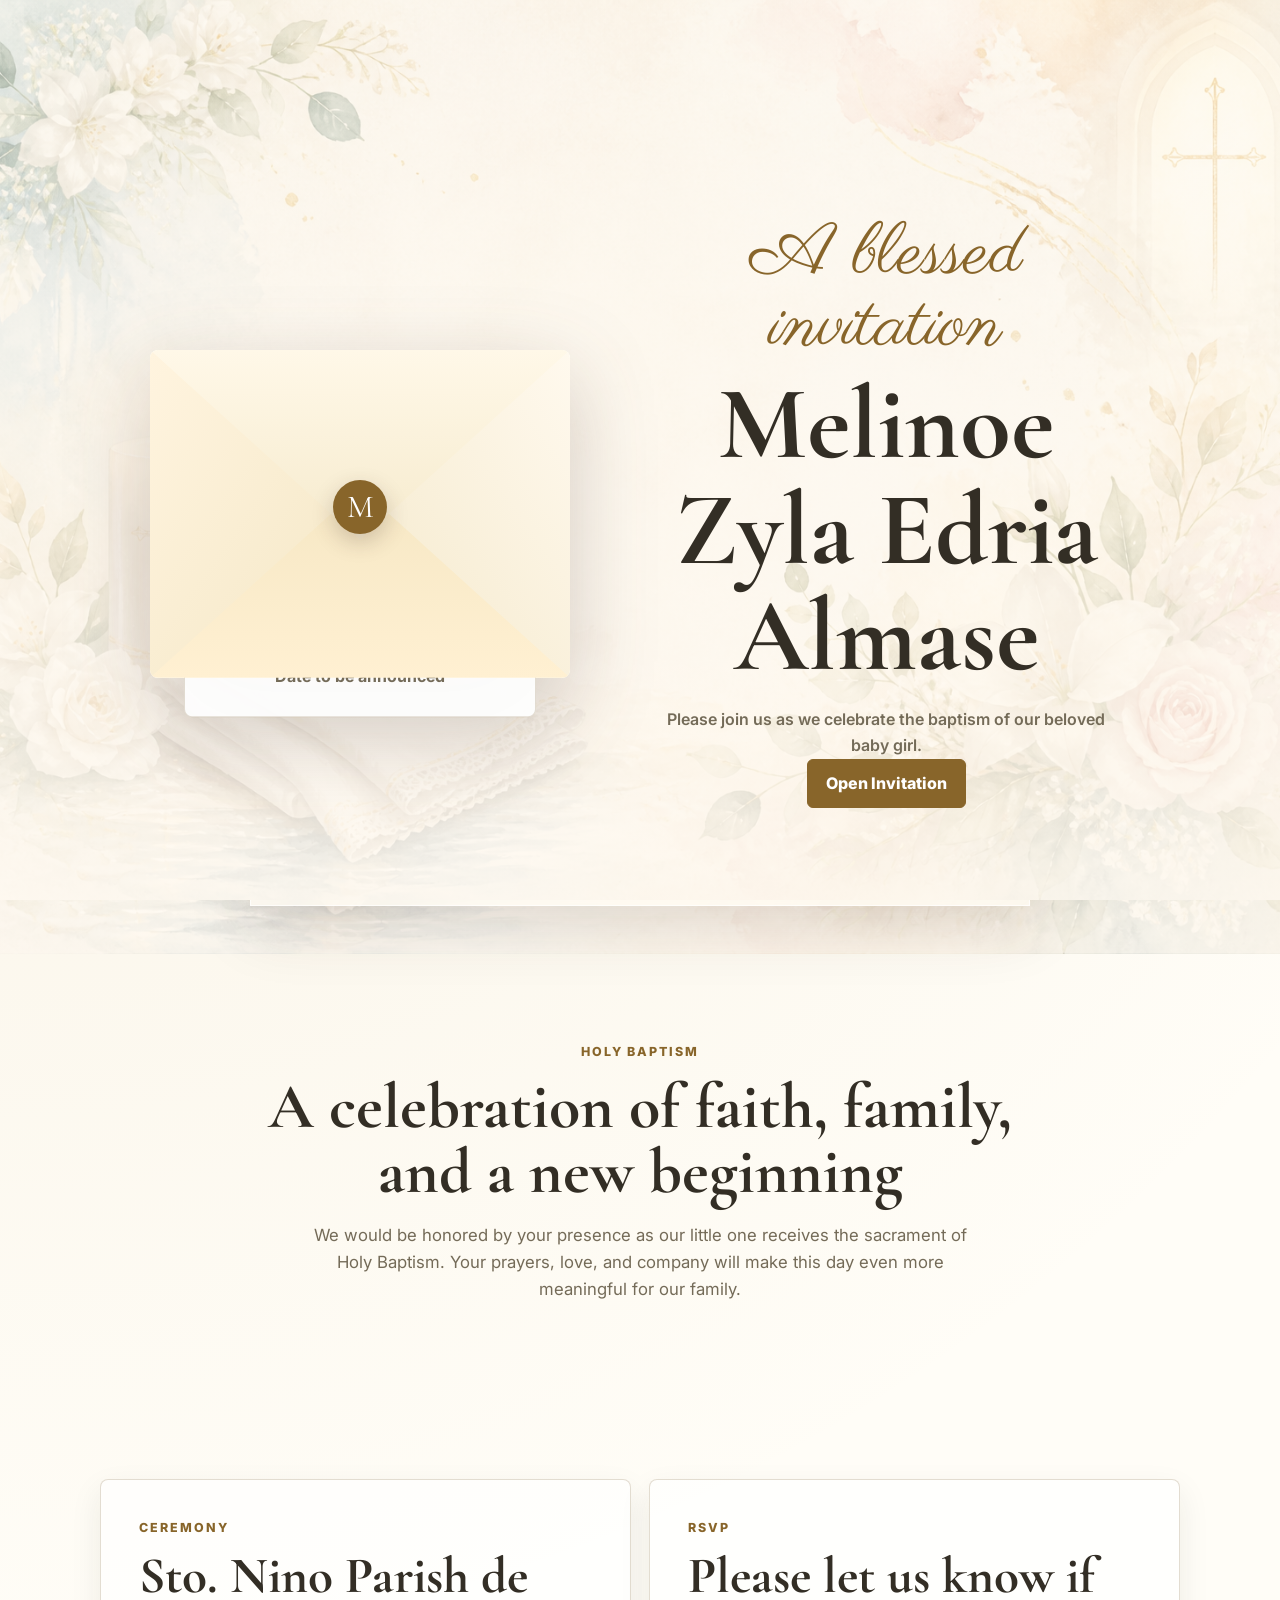
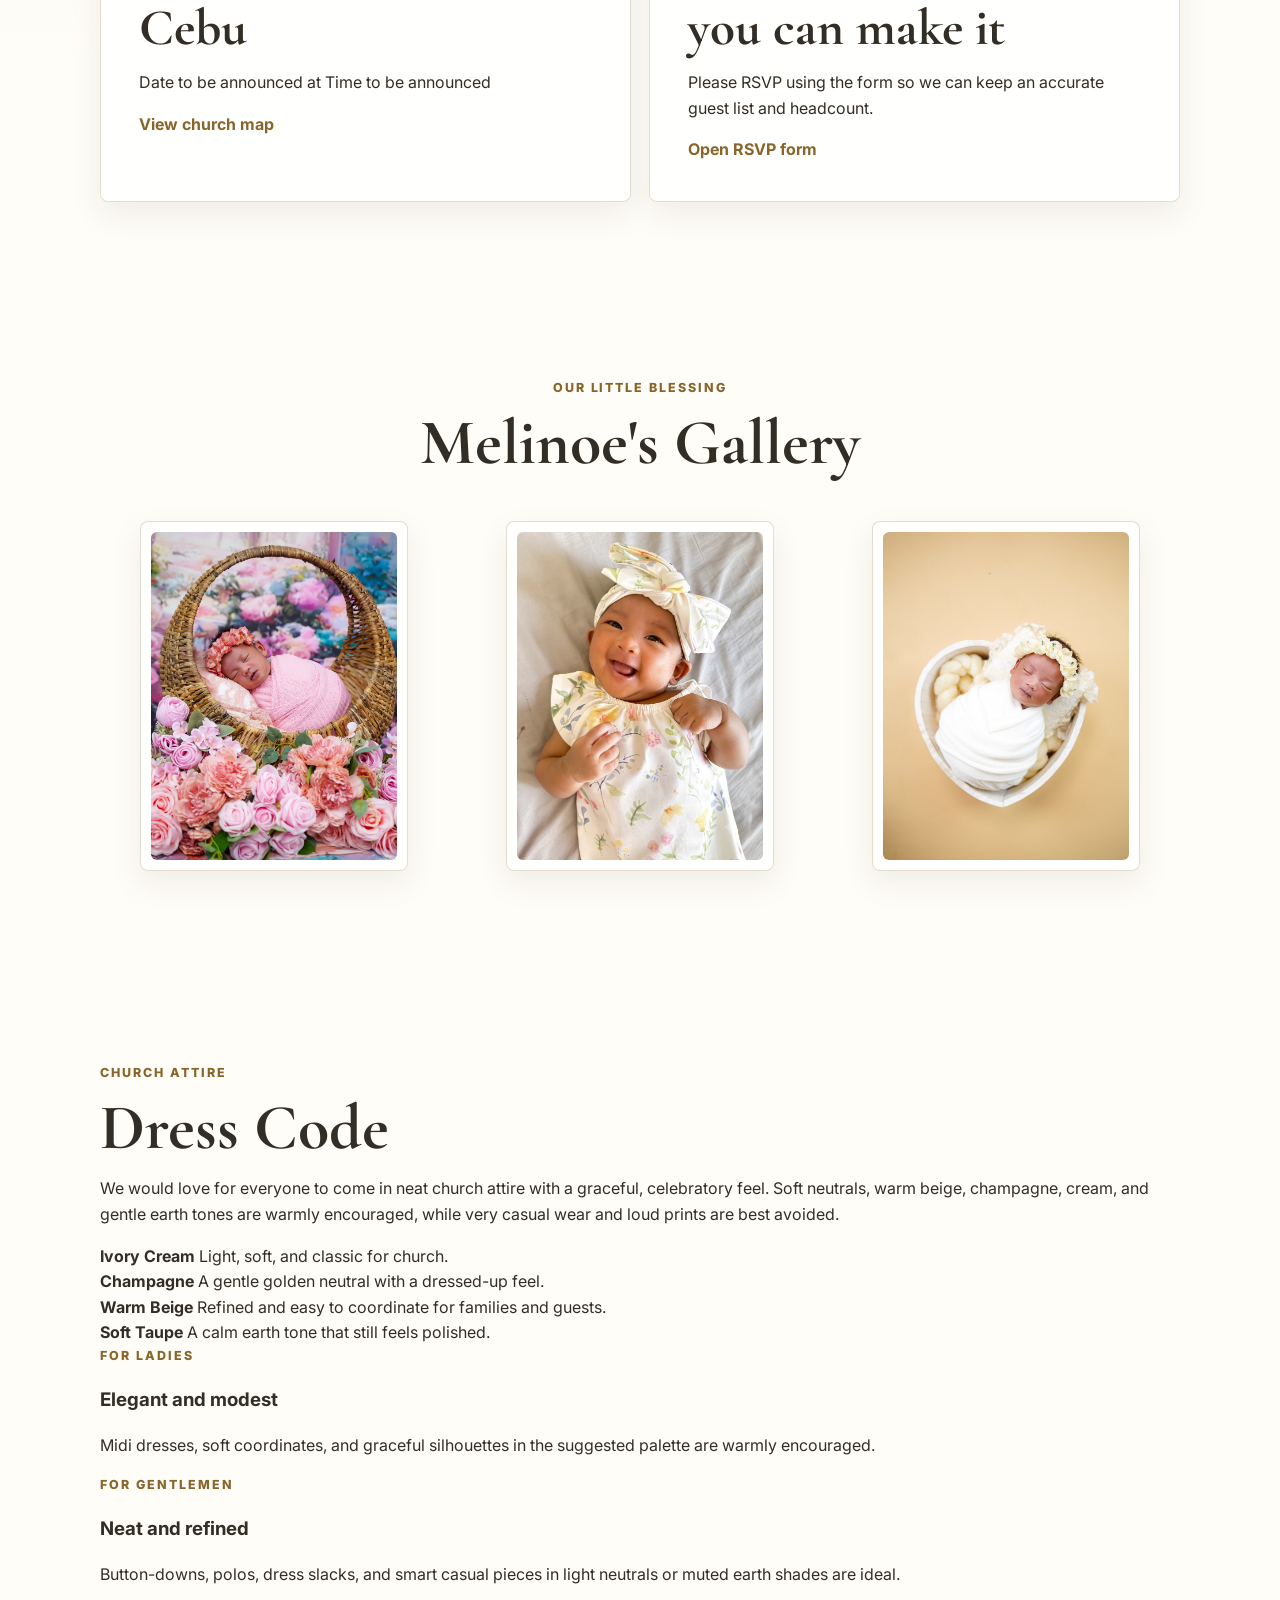
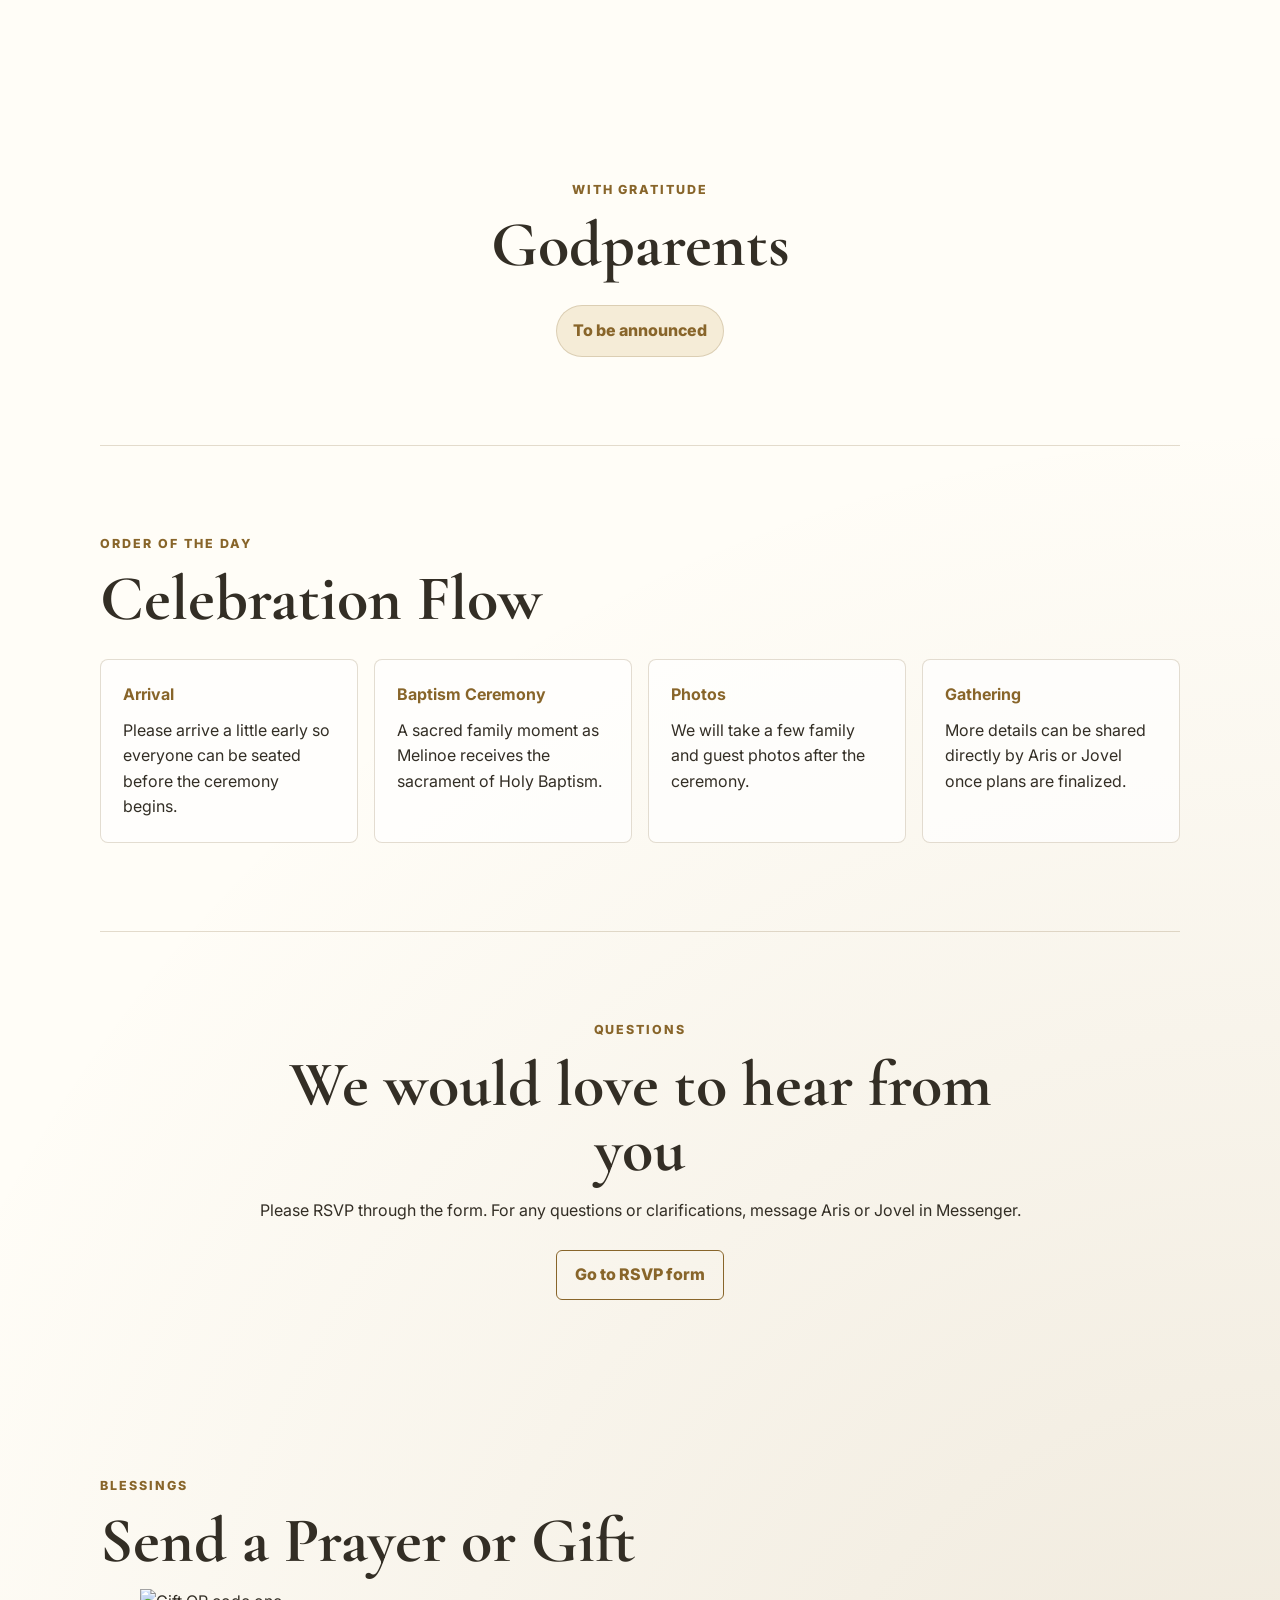
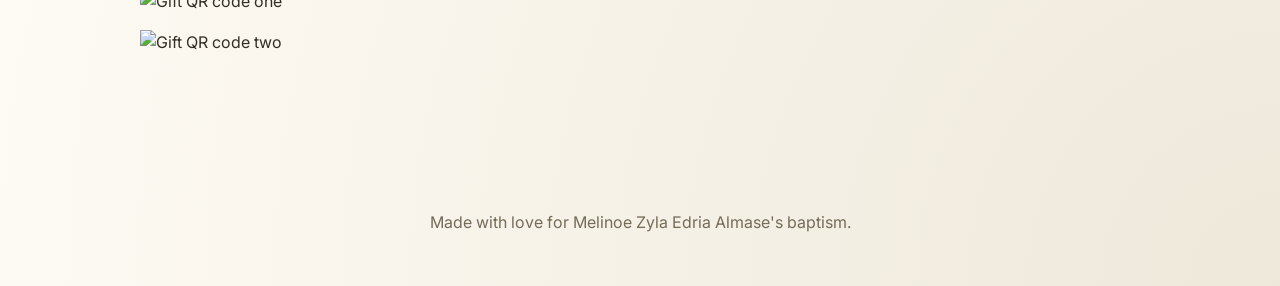
==== commit 0a346458: "Refine attire and add gift section" ====
--- a/index.html
+++ b/index.html
@@ -85,6 +85,14 @@
             <textarea data-field="contactNote" rows="3"></textarea>
         </label>
         <label>
+            Blessing note
+            <textarea data-field="blessingNote" rows="3"></textarea>
+        </label>
+        <label>
+            Gift note
+            <textarea data-field="giftNote" rows="3"></textarea>
+        </label>
+        <label>
             Godparents
             <textarea data-field="godparents" rows="4" placeholder="One name per line"></textarea>
         </label>
@@ -95,6 +103,14 @@
         <label>
             RSVP page link
             <input data-field="rsvpLink" type="text">
+        </label>
+        <label>
+            Gift QR image 1
+            <input data-field="giftQrOne" type="text" placeholder="images/your-qr-1.jfif">
+        </label>
+        <label>
+            Gift QR image 2
+            <input data-field="giftQrTwo" type="text" placeholder="images/your-qr-2.jfif">
         </label>
         <div class="editor-actions">
             <button class="button secondary" type="button" data-reset>Reset</button>
@@ -162,6 +178,40 @@
             <p class="eyebrow">Church Attire</p>
             <h2>Dress Code</h2>
             <p data-text="attireNote">We would love for everyone to come in neat church attire with a graceful, celebratory feel. Soft neutrals, warm beige, champagne, cream, and gentle earth tones are warmly encouraged, while very casual wear and loud prints are best avoided.</p>
+            <div class="palette-grid" aria-label="Color palette reference">
+                <article class="palette-card">
+                    <span class="palette-swatch cream"></span>
+                    <strong>Ivory Cream</strong>
+                    <span>Light, soft, and classic for church.</span>
+                </article>
+                <article class="palette-card">
+                    <span class="palette-swatch champagne"></span>
+                    <strong>Champagne</strong>
+                    <span>A gentle golden neutral with a dressed-up feel.</span>
+                </article>
+                <article class="palette-card">
+                    <span class="palette-swatch beige"></span>
+                    <strong>Warm Beige</strong>
+                    <span>Refined and easy to coordinate for families and guests.</span>
+                </article>
+                <article class="palette-card">
+                    <span class="palette-swatch taupe"></span>
+                    <strong>Soft Taupe</strong>
+                    <span>A calm earth tone that still feels polished.</span>
+                </article>
+            </div>
+            <div class="attire-guidance">
+                <article>
+                    <p class="eyebrow">For ladies</p>
+                    <h3>Elegant and modest</h3>
+                    <p>Midi dresses, soft coordinates, and graceful silhouettes in the suggested palette are warmly encouraged.</p>
+                </article>
+                <article>
+                    <p class="eyebrow">For gentlemen</p>
+                    <h3>Neat and refined</h3>
+                    <p>Button-downs, polos, dress slacks, and smart casual pieces in light neutrals or muted earth shades are ideal.</p>
+                </article>
+            </div>
         </section>
 
         <section class="godparents">
@@ -191,6 +241,21 @@
                 <a class="button secondary-button" data-link="rsvpLink" href="rsvp.html">Go to RSVP form</a>
             </div>
         </section>
+
+        <section class="gift-section">
+            <p class="eyebrow">Blessings</p>
+            <h2>Send a Prayer or Gift</h2>
+            <p data-text="blessingNote">Your presence and prayers are more than enough. If you would also like to bless Melinoe with a monetary gift, you may use the QR codes below.</p>
+            <p data-text="giftNote">Thank you for celebrating this meaningful day with our family. We will clear the RSVP list after the event.</p>
+            <div class="gift-grid" data-gift-grid>
+                <figure class="gift-card is-hidden" data-gift-card="one">
+                    <img data-gift-image="one" alt="Gift QR code one">
+                </figure>
+                <figure class="gift-card is-hidden" data-gift-card="two">
+                    <img data-gift-image="two" alt="Gift QR code two">
+                </figure>
+            </div>
+        </section>
     </main>
 
     <footer>
--- a/styles.css
+++ b/styles.css
@@ -1,42 +1,14 @@
 :root {
-    --paper: #fffaf3;
-    --ink: #3b312d;
-    --muted: #776a62;
-    --accent: #b9787e;
-    --accent-strong: #8c4f57;
-    --accent-soft: #f2dfe0;
-    --line: rgba(70, 55, 48, 0.16);
-    --shadow: 0 18px 60px rgba(66, 45, 34, 0.16);
-}
-
-body[data-theme="sage"] {
-    --paper: #fbfbf4;
-    --ink: #26362f;
-    --muted: #64746a;
-    --accent: #78947d;
-    --accent-strong: #43604b;
-    --accent-soft: #dfe9df;
-    --line: rgba(52, 80, 62, 0.18);
-}
-
-body[data-theme="blue"] {
-    --paper: #f8fbff;
-    --ink: #263241;
-    --muted: #637387;
-    --accent: #7aa0bd;
-    --accent-strong: #416d8d;
-    --accent-soft: #dceaf4;
-    --line: rgba(48, 78, 102, 0.18);
-}
-
-body[data-theme="gold"] {
     --paper: #fffdf7;
+    --paper-strong: #f5ecd7;
     --ink: #332e25;
     --muted: #746b58;
     --accent: #c59a4a;
     --accent-strong: #88652a;
-    --accent-soft: #f4ead2;
+    --accent-soft: #efe1ba;
     --line: rgba(117, 88, 39, 0.2);
+    --shadow: 0 18px 60px rgba(66, 45, 34, 0.16);
+    --panel: rgba(255, 251, 243, 0.78);
 }
 
 * {
@@ -54,7 +26,10 @@
 body {
     margin: 0;
     color: var(--ink);
-    background: var(--paper);
+    background:
+        radial-gradient(circle at top left, rgba(197, 154, 74, 0.12), transparent 32%),
+        radial-gradient(circle at bottom right, rgba(136, 101, 42, 0.14), transparent 28%),
+        var(--paper);
     font-family: "Inter", Arial, sans-serif;
     line-height: 1.6;
 }
@@ -71,7 +46,7 @@
     background-image: url("images/baptism-watercolor-hero.png");
     background-position: center top;
     background-size: cover;
-    opacity: 0.18;
+    opacity: 0.16;
 }
 
 a {
@@ -87,7 +62,9 @@
     display: grid;
     place-items: center;
     padding: 28px;
-    background-image: linear-gradient(rgba(255, 250, 243, 0.5), rgba(255, 250, 243, 0.86)), url("images/baptism-watercolor-hero.png");
+    background:
+        linear-gradient(rgba(255, 248, 236, 0.52), rgba(255, 249, 240, 0.88)),
+        url("images/baptism-watercolor-hero.png");
     background-position: center;
     background-size: cover;
     transition: opacity 700ms ease, visibility 700ms ease;
@@ -127,7 +104,7 @@
 }
 
 .envelope-back {
-    background: linear-gradient(145deg, #fff7ee, var(--accent-soft));
+    background: linear-gradient(145deg, #fffaf0, var(--accent-soft));
     border: 1px solid rgba(255, 255, 255, 0.8);
 }
 
@@ -160,25 +137,25 @@
 .envelope-left {
     z-index: 3;
     clip-path: polygon(0 0, 52% 50%, 0 100%);
-    background: linear-gradient(125deg, #fff2e5, var(--accent-soft));
+    background: linear-gradient(125deg, #fff4df, var(--accent-soft));
 }
 
 .envelope-right {
     z-index: 3;
     clip-path: polygon(100% 0, 48% 50%, 100% 100%);
-    background: linear-gradient(235deg, #fff7ef, var(--accent-soft));
+    background: linear-gradient(235deg, #fff9ee, var(--accent-soft));
 }
 
 .envelope-bottom {
     z-index: 4;
     clip-path: polygon(0 100%, 50% 42%, 100% 100%);
-    background: linear-gradient(0deg, #fff5ea, var(--accent-soft));
+    background: linear-gradient(0deg, #fff0d2, var(--accent-soft));
 }
 
 .envelope-flap {
     z-index: 5;
     clip-path: polygon(0 0, 50% 58%, 100% 0);
-    background: linear-gradient(180deg, #fff9f2, var(--accent-soft));
+    background: linear-gradient(180deg, #fff8e8, var(--accent-soft));
     transform-origin: top center;
     transition: transform 800ms cubic-bezier(.2, .8, .2, 1), z-index 800ms step-end;
 }
@@ -239,7 +216,7 @@
     height: 22px;
     border-radius: 80% 0 80% 0;
     background: rgba(255, 255, 255, 0.82);
-    box-shadow: 0 0 0 1px rgba(185, 120, 126, 0.12);
+    box-shadow: 0 0 0 1px rgba(197, 154, 74, 0.16);
     animation: petal-fall 9s linear infinite;
 }
 
@@ -269,19 +246,21 @@
     display: grid;
     place-items: center;
     padding: 88px 20px 48px;
-    background-image: linear-gradient(rgba(255, 250, 243, 0.46), rgba(255, 250, 243, 0.78)), url("images/baptism-watercolor-hero.png");
+    background-image:
+        linear-gradient(rgba(255, 248, 236, 0.42), rgba(255, 249, 240, 0.8)),
+        url("images/baptism-watercolor-hero.png");
     background-position: center;
     background-size: cover;
 }
 
 .hero-overlay {
-    width: min(760px, 100%);
+    width: min(780px, 100%);
     text-align: center;
     padding: clamp(24px, 5vw, 54px);
     border: 1px solid rgba(255, 255, 255, 0.72);
-    background: rgba(255, 255, 255, 0.58);
+    background: var(--panel);
     box-shadow: var(--shadow);
-    backdrop-filter: blur(8px);
+    backdrop-filter: blur(10px);
 }
 
 .script {
@@ -302,7 +281,7 @@
 
 h1 {
     margin-top: 8px;
-    font-size: clamp(3.2rem, 12vw, 7.8rem);
+    font-size: clamp(3rem, 11vw, 7.4rem);
     font-weight: 700;
 }
 
@@ -329,13 +308,20 @@
     font-weight: 700;
 }
 
+.hero-actions {
+    display: flex;
+    flex-wrap: wrap;
+    justify-content: center;
+    gap: 12px;
+    margin-top: 26px;
+}
+
 .button,
 .editor-toggle {
     display: inline-flex;
     align-items: center;
     justify-content: center;
-    min-height: 44px;
-    margin-top: 24px;
+    min-height: 46px;
     padding: 11px 18px;
     border: 1px solid var(--accent-strong);
     border-radius: 6px;
@@ -346,6 +332,7 @@
     cursor: pointer;
 }
 
+.secondary-button,
 .button.secondary {
     background: transparent;
     color: var(--accent-strong);
@@ -356,13 +343,14 @@
 }
 
 section {
-    width: min(1040px, calc(100% - 32px));
+    width: min(1080px, calc(100% - 32px));
     margin: 0 auto;
     padding: clamp(48px, 8vw, 88px) 0;
 }
 
-.intro-band {
-    max-width: 760px;
+.intro-band,
+.rsvp {
+    max-width: 780px;
     text-align: center;
 }
 
@@ -389,11 +377,12 @@
     gap: 18px;
 }
 
-.details-grid article {
+.details-grid article,
+.gallery-card {
     padding: clamp(22px, 4vw, 38px);
     border: 1px solid var(--line);
     border-radius: 8px;
-    background: rgba(255, 255, 255, 0.66);
+    background: rgba(255, 255, 255, 0.7);
     box-shadow: 0 12px 32px rgba(40, 32, 26, 0.08);
 }
 
@@ -401,8 +390,30 @@
     font-size: clamp(2rem, 4vw, 3.2rem);
 }
 
-.godparents,
-.rsvp {
+.gallery-section {
+    text-align: center;
+}
+
+.gallery-grid {
+    display: grid;
+    grid-template-columns: repeat(3, minmax(0, 1fr));
+    gap: 18px;
+    margin-top: 30px;
+}
+
+.gallery-card {
+    padding: 10px;
+}
+
+.gallery-card img {
+    display: block;
+    width: 100%;
+    aspect-ratio: 3 / 4;
+    object-fit: cover;
+    border-radius: 6px;
+}
+
+.godparents {
     text-align: center;
 }
 
@@ -419,7 +430,7 @@
     padding: 12px 16px;
     border: 1px solid var(--line);
     border-radius: 999px;
-    background: var(--accent-soft);
+    background: var(--paper-strong);
     color: var(--accent-strong);
     font-weight: 800;
 }
@@ -439,10 +450,10 @@
 }
 
 .schedule li {
-    min-height: 164px;
+    min-height: 172px;
     padding: 22px;
     border-radius: 8px;
-    background: rgba(255, 255, 255, 0.62);
+    background: rgba(255, 255, 255, 0.66);
     border: 1px solid var(--line);
 }
 
@@ -461,60 +472,6 @@
     text-align: center;
     color: var(--muted);
 }
-
-.theme-dock {
-    position: fixed;
-    top: 14px;
-    left: 50%;
-    z-index: 10;
-    display: flex;
-    gap: 6px;
-    width: min(calc(100% - 24px), 520px);
-    padding: 6px;
-    border: 1px solid rgba(255, 255, 255, 0.72);
-    border-radius: 999px;
-    background: rgba(255, 255, 255, 0.76);
-    box-shadow: 0 12px 32px rgba(40, 32, 26, 0.12);
-    transform: translateX(-50%);
-    backdrop-filter: blur(10px);
-}
-
-.theme-chip {
-    flex: 1;
-    display: inline-flex;
-    align-items: center;
-    justify-content: center;
-    gap: 7px;
-    min-width: 0;
-    min-height: 36px;
-    padding: 6px 10px;
-    border: 0;
-    border-radius: 999px;
-    background: transparent;
-    color: var(--ink);
-    font: inherit;
-    font-size: 0.82rem;
-    font-weight: 800;
-    cursor: pointer;
-}
-
-.theme-chip.is-active {
-    background: var(--accent-soft);
-    color: var(--accent-strong);
-}
-
-.swatch {
-    width: 14px;
-    height: 14px;
-    flex: 0 0 auto;
-    border-radius: 50%;
-    border: 1px solid rgba(0, 0, 0, 0.14);
-}
-
-.swatch.blush { background: #b9787e; }
-.swatch.sage { background: #78947d; }
-.swatch.blue { background: #7aa0bd; }
-.swatch.gold { background: #c59a4a; }
 
 .editor-toggle {
     position: fixed;
@@ -572,7 +529,8 @@
 }
 
 input,
-textarea {
+textarea,
+select {
     width: 100%;
     border: 1px solid var(--line);
     border-radius: 6px;
@@ -587,10 +545,6 @@
     gap: 10px;
 }
 
-.editor-actions .button {
-    margin-top: 0;
-}
-
 .editor-note {
     color: var(--muted);
     font-size: 0.9rem;
@@ -607,6 +561,80 @@
     transform: translateY(0);
 }
 
+.rsvp-shell {
+    min-height: 100svh;
+    padding: 48px 16px 64px;
+}
+
+.rsvp-layout {
+    width: min(1020px, 100%);
+    margin: 0 auto;
+    display: grid;
+    grid-template-columns: minmax(0, 1.2fr) minmax(280px, 0.8fr);
+    gap: 18px;
+}
+
+.rsvp-card,
+.rsvp-side {
+    padding: clamp(22px, 4vw, 34px);
+    border: 1px solid var(--line);
+    border-radius: 8px;
+    background: rgba(255, 255, 255, 0.76);
+    box-shadow: 0 12px 32px rgba(40, 32, 26, 0.08);
+}
+
+.rsvp-card form {
+    display: grid;
+    gap: 14px;
+    margin-top: 22px;
+}
+
+.rsvp-card .form-grid {
+    display: grid;
+    grid-template-columns: repeat(2, minmax(0, 1fr));
+    gap: 14px;
+}
+
+.full-width {
+    grid-column: 1 / -1;
+}
+
+.helper-text,
+.status-text,
+.rsvp-side p,
+.rsvp-side li {
+    color: var(--muted);
+}
+
+.status-text {
+    min-height: 24px;
+    margin: 0;
+    font-weight: 600;
+}
+
+.back-link {
+    display: inline-flex;
+    margin-bottom: 18px;
+}
+
+.hidden-field {
+    display: none !important;
+}
+
+@media (max-width: 860px) {
+    .gallery-grid,
+    .details-grid,
+    .schedule ol,
+    .rsvp-layout,
+    .rsvp-card .form-grid {
+        grid-template-columns: 1fr;
+    }
+
+    .schedule li {
+        min-height: 0;
+    }
+}
+
 @media (max-width: 760px) {
     .opening-screen {
         padding: 20px;
@@ -628,25 +656,6 @@
     .hero {
         min-height: 92svh;
         padding-top: 92px;
-    }
-
-    .theme-dock {
-        overflow-x: auto;
-        justify-content: flex-start;
-    }
-
-    .theme-chip {
-        flex: 0 0 auto;
-        min-width: 88px;
-    }
-
-    .details-grid,
-    .schedule ol {
-        grid-template-columns: 1fr;
-    }
-
-    .schedule li {
-        min-height: 0;
     }
 }
 
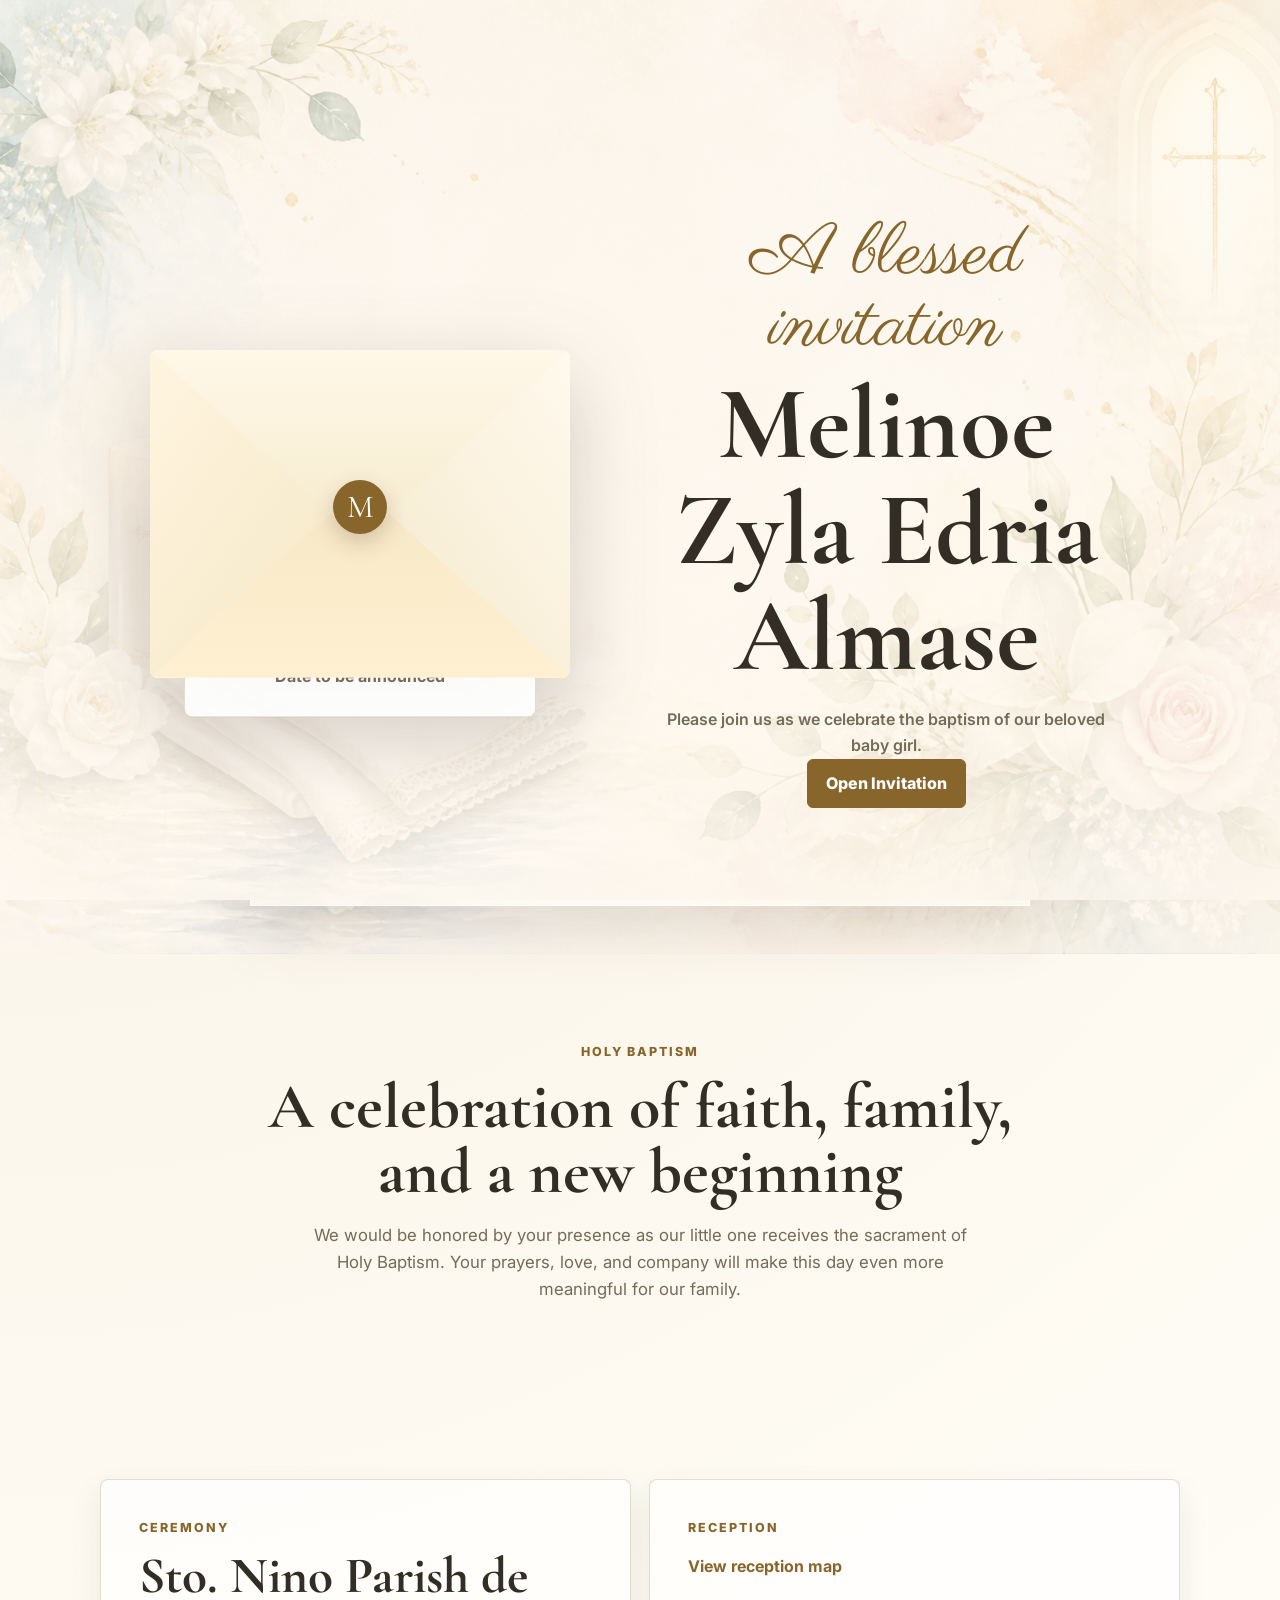
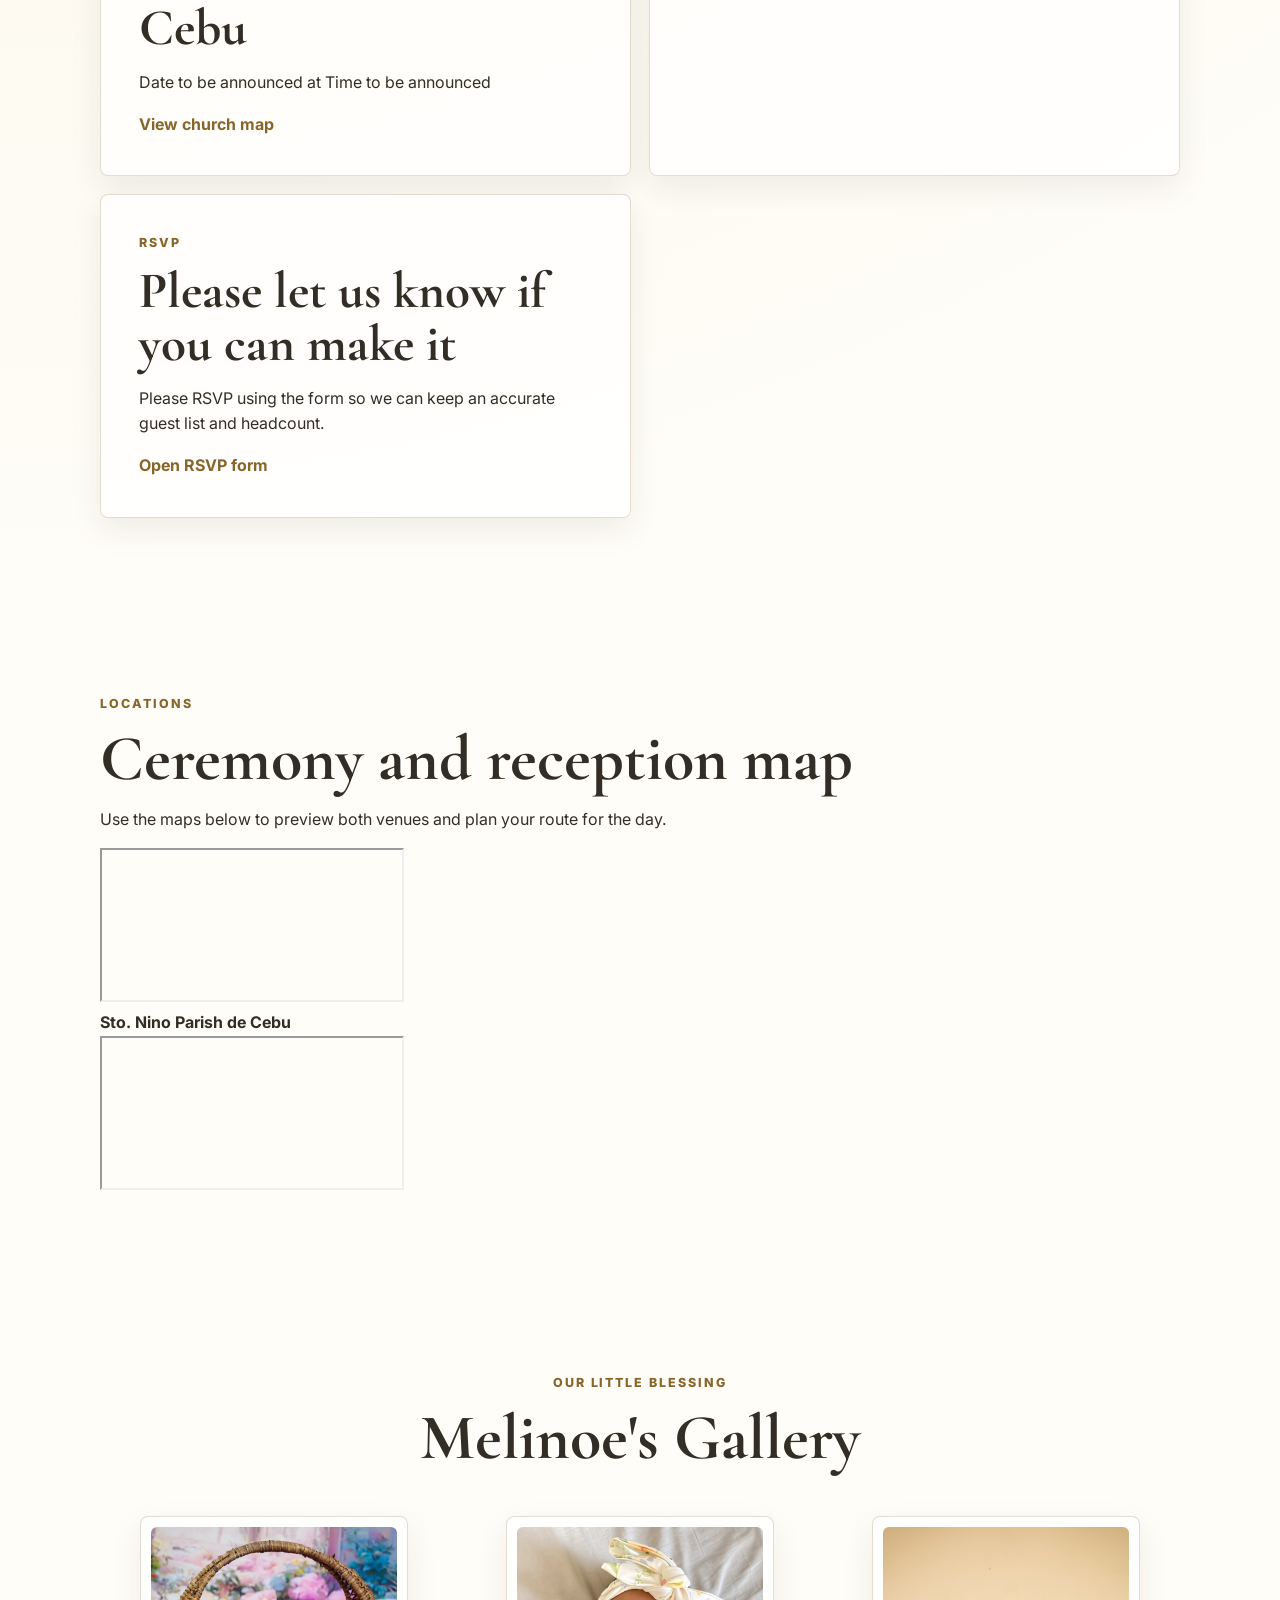
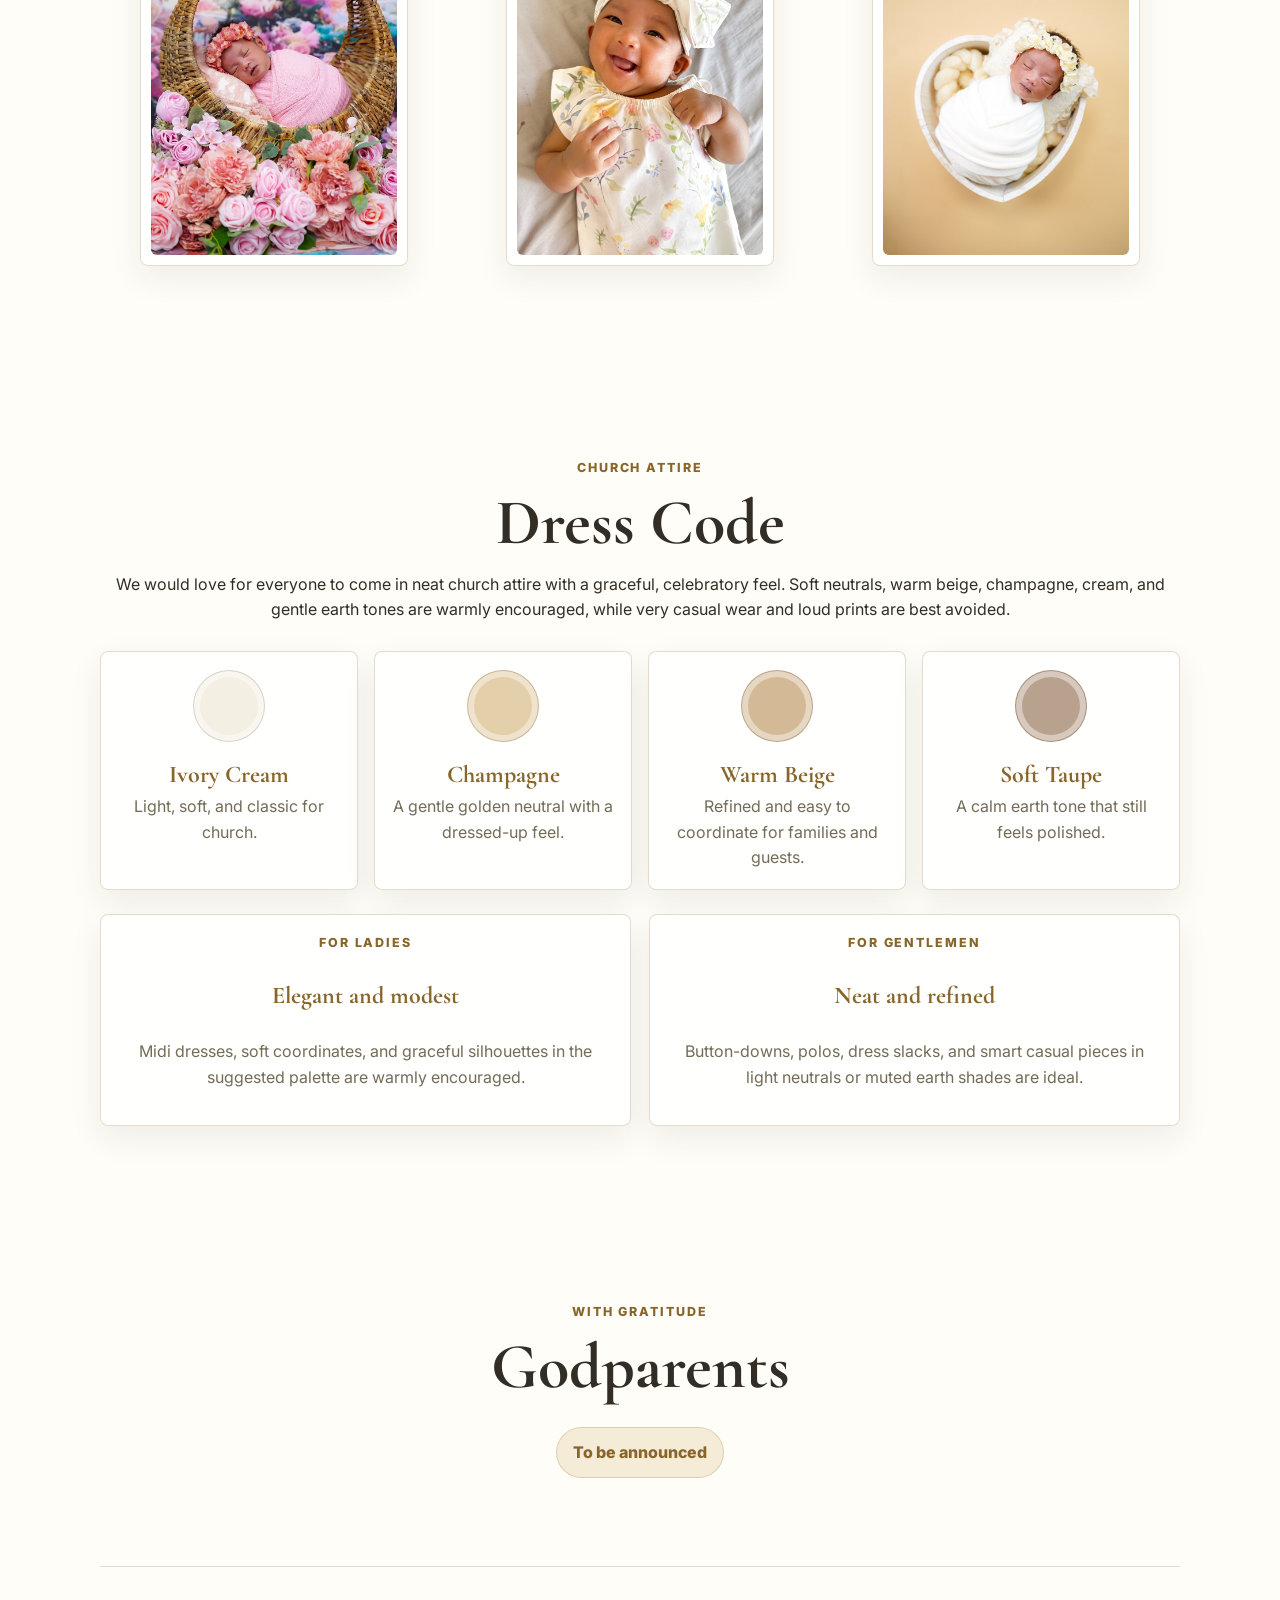
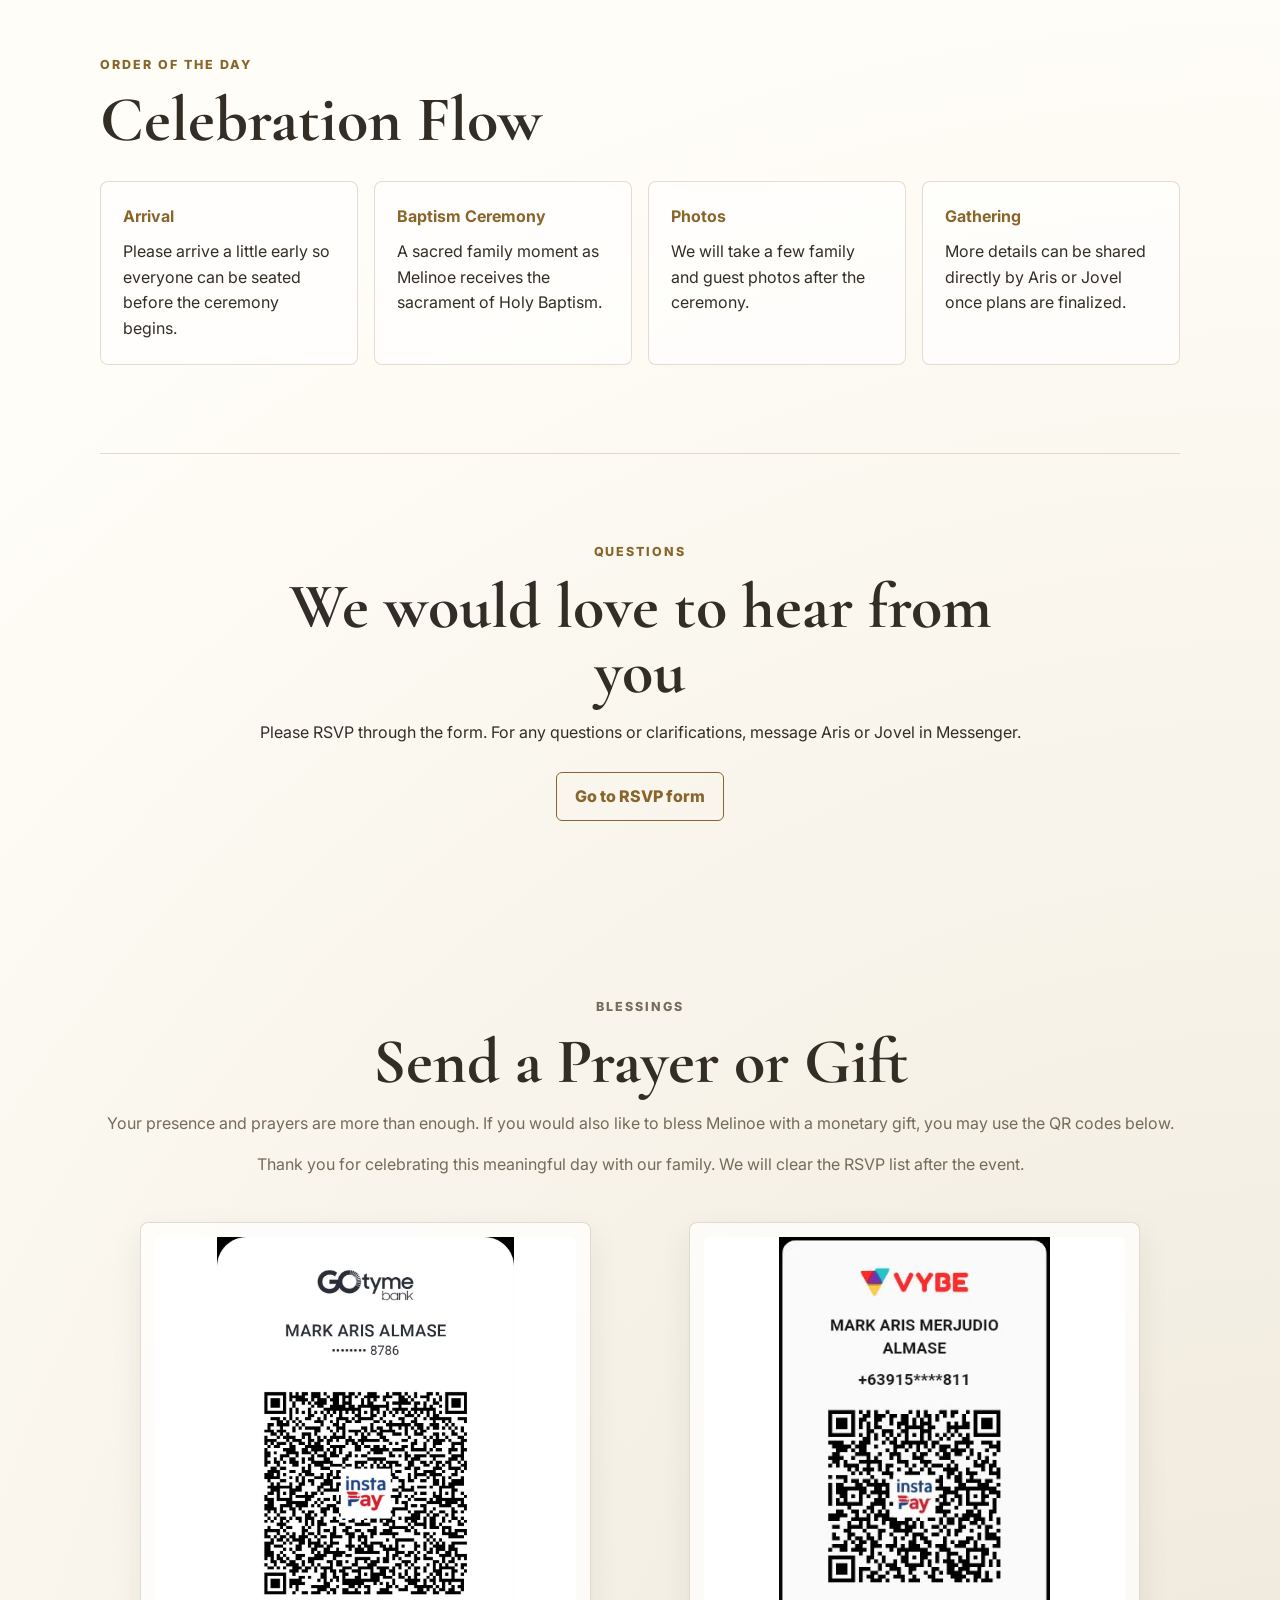
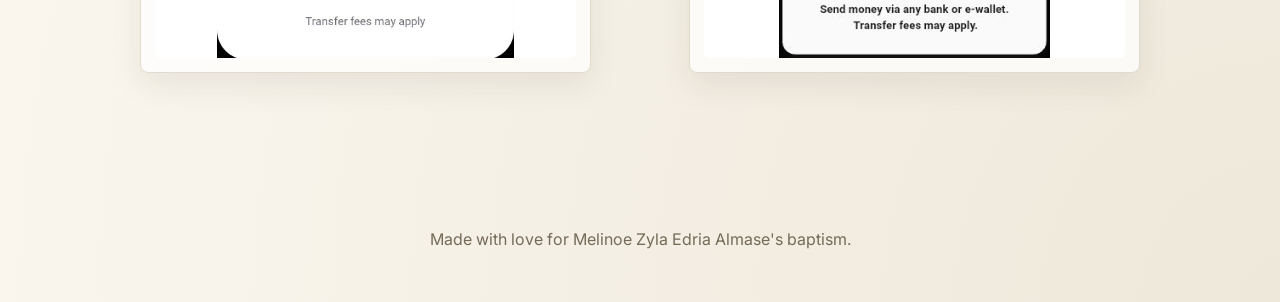
==== commit c703a70d: "Update invitation details and add reception maps" ====
--- a/index.html
+++ b/index.html
@@ -25,7 +25,7 @@
                 <div class="invitation-card">
                     <p class="eyebrow">Holy Baptism</p>
                     <h2 data-text="childName">Melinoe Zyla Edria Almase</h2>
-                    <p data-text="date">Date to be announced</p>
+                    <p data-text="date">December 12, 2026</p>
                 </div>
                 <div class="envelope-left"></div>
                 <div class="envelope-right"></div>
@@ -73,6 +73,14 @@
             <input data-field="church" type="text">
         </label>
         <label>
+            Reception venue
+            <input data-field="reception" type="text">
+        </label>
+        <label>
+            Reception address
+            <textarea data-field="receptionAddress" rows="3"></textarea>
+        </label>
+        <label>
             RSVP note
             <textarea data-field="rsvp" rows="3"></textarea>
         </label>
@@ -99,6 +107,10 @@
         <label>
             Directions link
             <input data-field="ceremonyLink" type="url">
+        </label>
+        <label>
+            Reception map link
+            <input data-field="receptionLink" type="url">
         </label>
         <label>
             RSVP page link
@@ -125,8 +137,8 @@
             <h1 data-text="childName">Melinoe Zyla Edria Almase</h1>
             <p class="parents">With joyful hearts, <span data-text="parents">Mark Aris Almase and Jovel Edria Almase</span> invite you to celebrate this sacred day.</p>
             <div class="event-strip" aria-label="Event summary">
-                <span data-text="date">Date to be announced</span>
-                <span data-text="time">Time to be announced</span>
+                <span data-text="date">December 12, 2026</span>
+                <span data-text="time">9:30 AM, please arrive at least 30 minutes before the ceremony.</span>
                 <span data-text="church">Sto. Nino Parish de Cebu</span>
             </div>
             <div class="hero-actions">
@@ -147,8 +159,14 @@
             <article>
                 <p class="eyebrow">Ceremony</p>
                 <h2 data-text="church">Sto. Nino Parish de Cebu</h2>
-                <p><span data-text="date">Date to be announced</span> at <span data-text="time">Time to be announced</span></p>
+                <p><span data-text="date">December 12, 2026</span> at <span data-text="time">9:30 AM, please arrive at least 30 minutes before the ceremony.</span></p>
                 <a data-link="ceremonyLink" href="https://www.google.com/maps/search/?api=1&query=Sto.+Nino+Parish+de+Cebu" target="_blank" rel="noreferrer">View church map</a>
+            </article>
+            <article>
+                <p class="eyebrow">Reception</p>
+                <h2 data-text="reception">Kenny Rogers Southwoods</h2>
+                <p data-text="receptionAddress">Block 2, Lot 2, Southwoods Ecocentrum Business Park, Ecocentrum Blvd, City of Bi&ntilde;an, Laguna</p>
+                <a data-link="receptionLink" href="https://www.google.com/maps/search/?api=1&query=Kenny+Rogers+Southwoods+Block+2+Lot+2+Southwoods+Ecocentrum+Business+Park+Ecocentrum+Blvd+City+of+Bi%C3%B1an+Laguna" target="_blank" rel="noreferrer">View reception map</a>
             </article>
             <article>
                 <p class="eyebrow">RSVP</p>
@@ -156,6 +174,34 @@
                 <p data-text="rsvp">Please RSVP using the form so we can keep an accurate guest list and headcount.</p>
                 <a data-link="rsvpLink" href="rsvp.html">Open RSVP form</a>
             </article>
+        </section>
+
+        <section class="location-section">
+            <p class="eyebrow">Locations</p>
+            <h2>Ceremony and reception map</h2>
+            <p>Use the maps below to preview both venues and plan your route for the day.</p>
+            <div class="map-grid">
+                <article class="map-card">
+                    <div class="map-frame">
+                        <iframe
+                            title="Sto. Nino Parish de Cebu map"
+                            src="https://www.google.com/maps?q=Sto.+Nino+Parish+de+Cebu&output=embed"
+                            loading="lazy"
+                            referrerpolicy="no-referrer-when-downgrade"></iframe>
+                    </div>
+                    <strong data-text="church">Sto. Nino Parish de Cebu</strong>
+                </article>
+                <article class="map-card">
+                    <div class="map-frame">
+                        <iframe
+                            title="Kenny Rogers Southwoods map"
+                            src="https://www.google.com/maps?q=Kenny+Rogers+Southwoods+Block+2+Lot+2+Southwoods+Ecocentrum+Business+Park+Ecocentrum+Blvd+City+of+Bi%C3%B1an+Laguna&output=embed"
+                            loading="lazy"
+                            referrerpolicy="no-referrer-when-downgrade"></iframe>
+                    </div>
+                    <strong data-text="reception">Kenny Rogers Southwoods</strong>
+                </article>
+            </div>
         </section>
 
         <section class="gallery-section">
@@ -246,7 +292,7 @@
             <p class="eyebrow">Blessings</p>
             <h2>Send a Prayer or Gift</h2>
             <p data-text="blessingNote">Your presence and prayers are more than enough. If you would also like to bless Melinoe with a monetary gift, you may use the QR codes below.</p>
-            <p data-text="giftNote">Thank you for celebrating this meaningful day with our family. We will clear the RSVP list after the event.</p>
+            <p data-text="giftNote">Thank you for sharing in this special day with our family.</p>
             <div class="gift-grid" data-gift-grid>
                 <figure class="gift-card is-hidden" data-gift-card="one">
                     <img data-gift-image="one" alt="Gift QR code one">
--- a/styles.css
+++ b/styles.css
@@ -413,6 +413,93 @@
     border-radius: 6px;
 }
 
+.attire-section,
+.gift-section {
+    text-align: center;
+}
+
+.palette-grid {
+    display: grid;
+    grid-template-columns: repeat(4, minmax(0, 1fr));
+    gap: 16px;
+    margin-top: 28px;
+}
+
+.palette-card,
+.gift-card,
+.attire-guidance article {
+    padding: 18px;
+    border: 1px solid var(--line);
+    border-radius: 8px;
+    background: rgba(255, 255, 255, 0.72);
+    box-shadow: 0 12px 32px rgba(40, 32, 26, 0.08);
+}
+
+.palette-card strong,
+.palette-card span,
+.gift-card img,
+.attire-guidance h3 {
+    display: block;
+}
+
+.palette-card strong,
+.attire-guidance h3 {
+    font-family: "Cormorant Garamond", Georgia, serif;
+    font-size: 1.5rem;
+    color: var(--accent-strong);
+}
+
+.palette-card span:last-child,
+.attire-guidance p:last-child,
+.gift-section p {
+    color: var(--muted);
+}
+
+.palette-swatch {
+    width: 72px;
+    height: 72px;
+    margin: 0 auto 14px;
+    border-radius: 50%;
+    border: 1px solid rgba(0, 0, 0, 0.12);
+    box-shadow: inset 0 0 0 6px rgba(255, 255, 255, 0.42);
+}
+
+.palette-swatch.cream { background: #f4efe3; }
+.palette-swatch.champagne { background: #e3cfaa; }
+.palette-swatch.beige { background: #d4b997; }
+.palette-swatch.taupe { background: #b9a28d; }
+
+.attire-guidance {
+    display: grid;
+    grid-template-columns: repeat(2, minmax(0, 1fr));
+    gap: 18px;
+    margin-top: 24px;
+}
+
+.gift-grid {
+    display: grid;
+    grid-template-columns: repeat(2, minmax(0, 1fr));
+    gap: 18px;
+    margin-top: 28px;
+}
+
+.gift-card {
+    padding: 14px;
+}
+
+.gift-card img {
+    width: 100%;
+    aspect-ratio: 1;
+    object-fit: contain;
+    border-radius: 6px;
+    background: #fff;
+}
+
+.gift-card.is-hidden,
+.gift-grid.is-hidden {
+    display: none;
+}
+
 .godparents {
     text-align: center;
 }
@@ -617,16 +704,79 @@
     margin-bottom: 18px;
 }
 
+.invite-badge {
+    display: inline-flex;
+    align-items: center;
+    gap: 8px;
+    margin-top: 10px;
+    padding: 8px 12px;
+    border: 1px solid var(--line);
+    border-radius: 999px;
+    background: var(--paper-strong);
+    color: var(--accent-strong);
+    font-size: 0.9rem;
+    font-weight: 700;
+}
+
+.invite-badge strong {
+    font-family: "Cormorant Garamond", Georgia, serif;
+    font-size: 1.15rem;
+}
+
+.note-panel {
+    margin-top: 18px;
+    padding: 16px 18px;
+    border: 1px solid var(--line);
+    border-radius: 8px;
+    background: rgba(239, 225, 186, 0.24);
+}
+
+.note-panel p {
+    margin: 0;
+}
+
+.confirmation-shell {
+    min-height: 100svh;
+    display: grid;
+    place-items: center;
+    padding: 32px 16px;
+}
+
+.confirmation-card {
+    width: min(640px, 100%);
+    padding: clamp(28px, 5vw, 42px);
+    text-align: center;
+    border: 1px solid var(--line);
+    border-radius: 8px;
+    background: rgba(255, 255, 255, 0.78);
+    box-shadow: var(--shadow);
+}
+
+.confirmation-card p {
+    color: var(--muted);
+}
+
+.confirmation-actions {
+    display: flex;
+    flex-wrap: wrap;
+    justify-content: center;
+    gap: 12px;
+    margin-top: 22px;
+}
+
 .hidden-field {
     display: none !important;
 }
 
 @media (max-width: 860px) {
     .gallery-grid,
+    .palette-grid,
     .details-grid,
     .schedule ol,
     .rsvp-layout,
-    .rsvp-card .form-grid {
+    .rsvp-card .form-grid,
+    .attire-guidance,
+    .gift-grid {
         grid-template-columns: 1fr;
     }
 
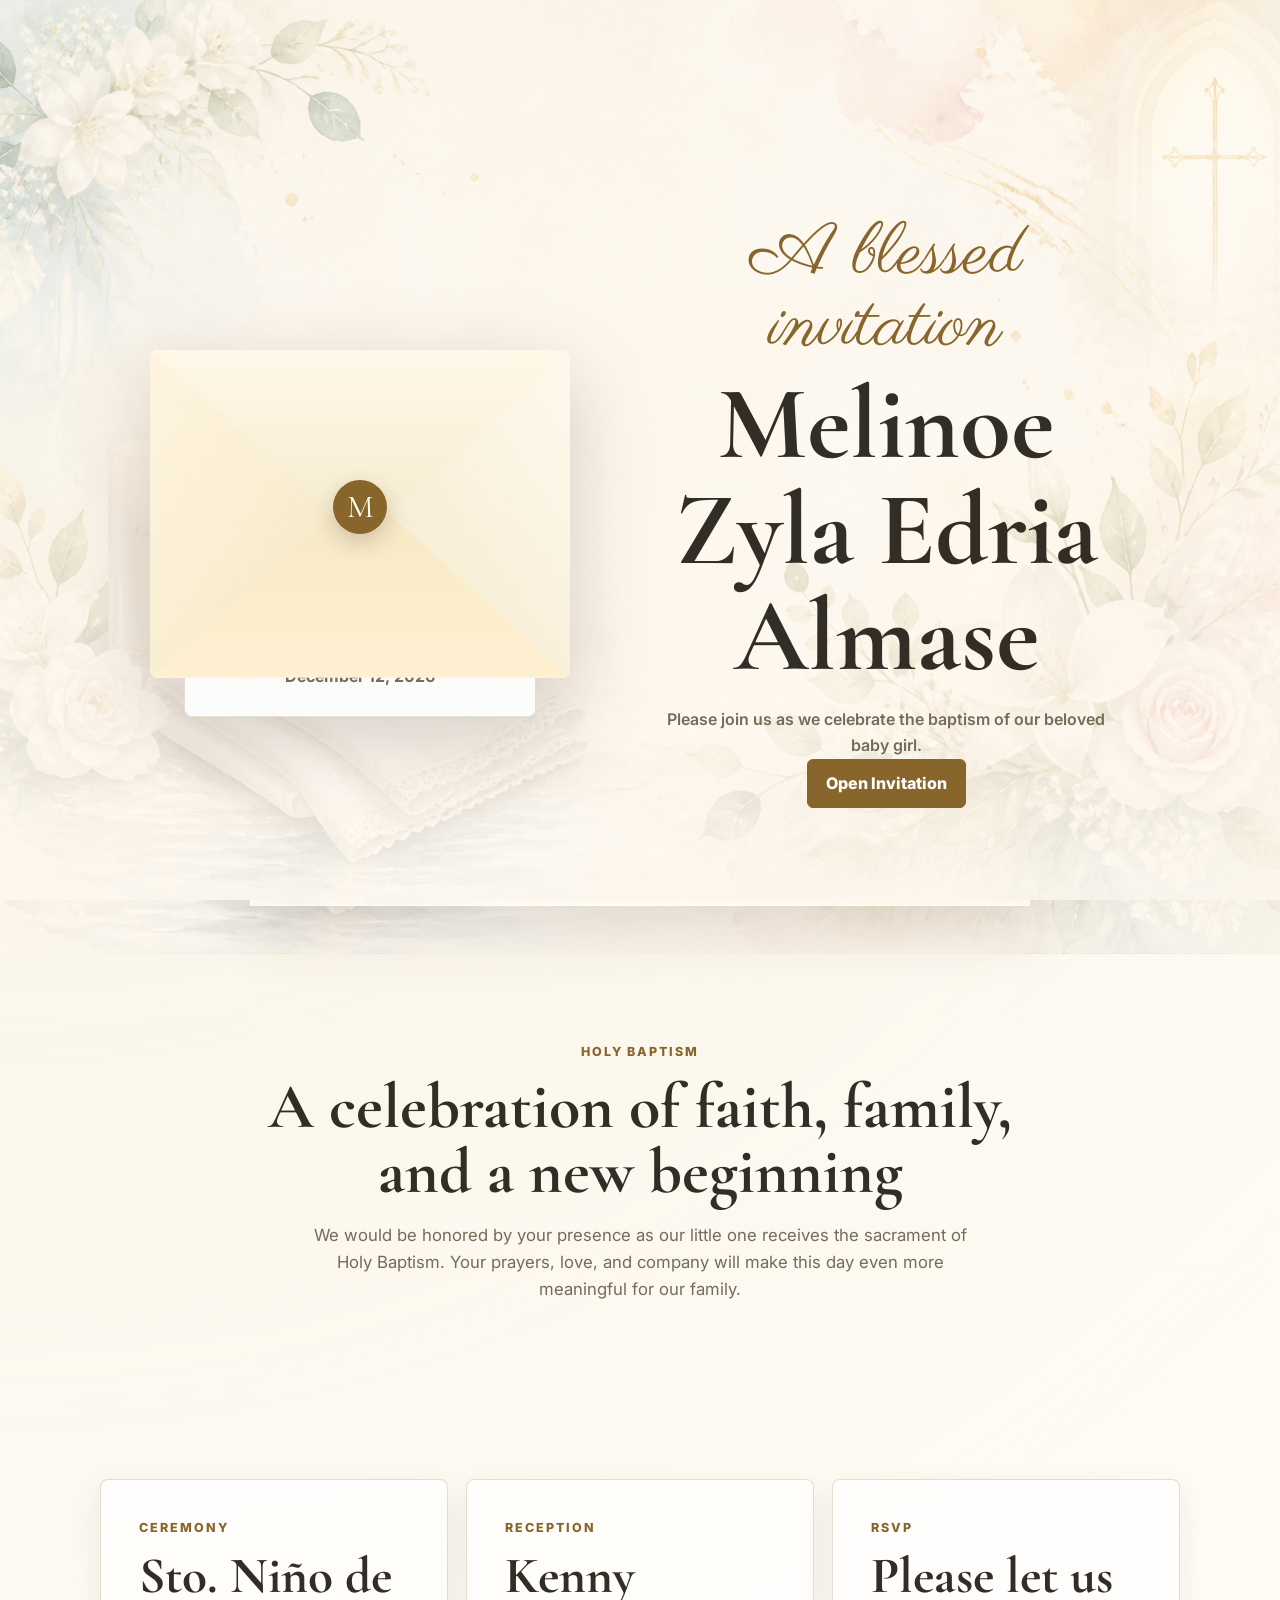
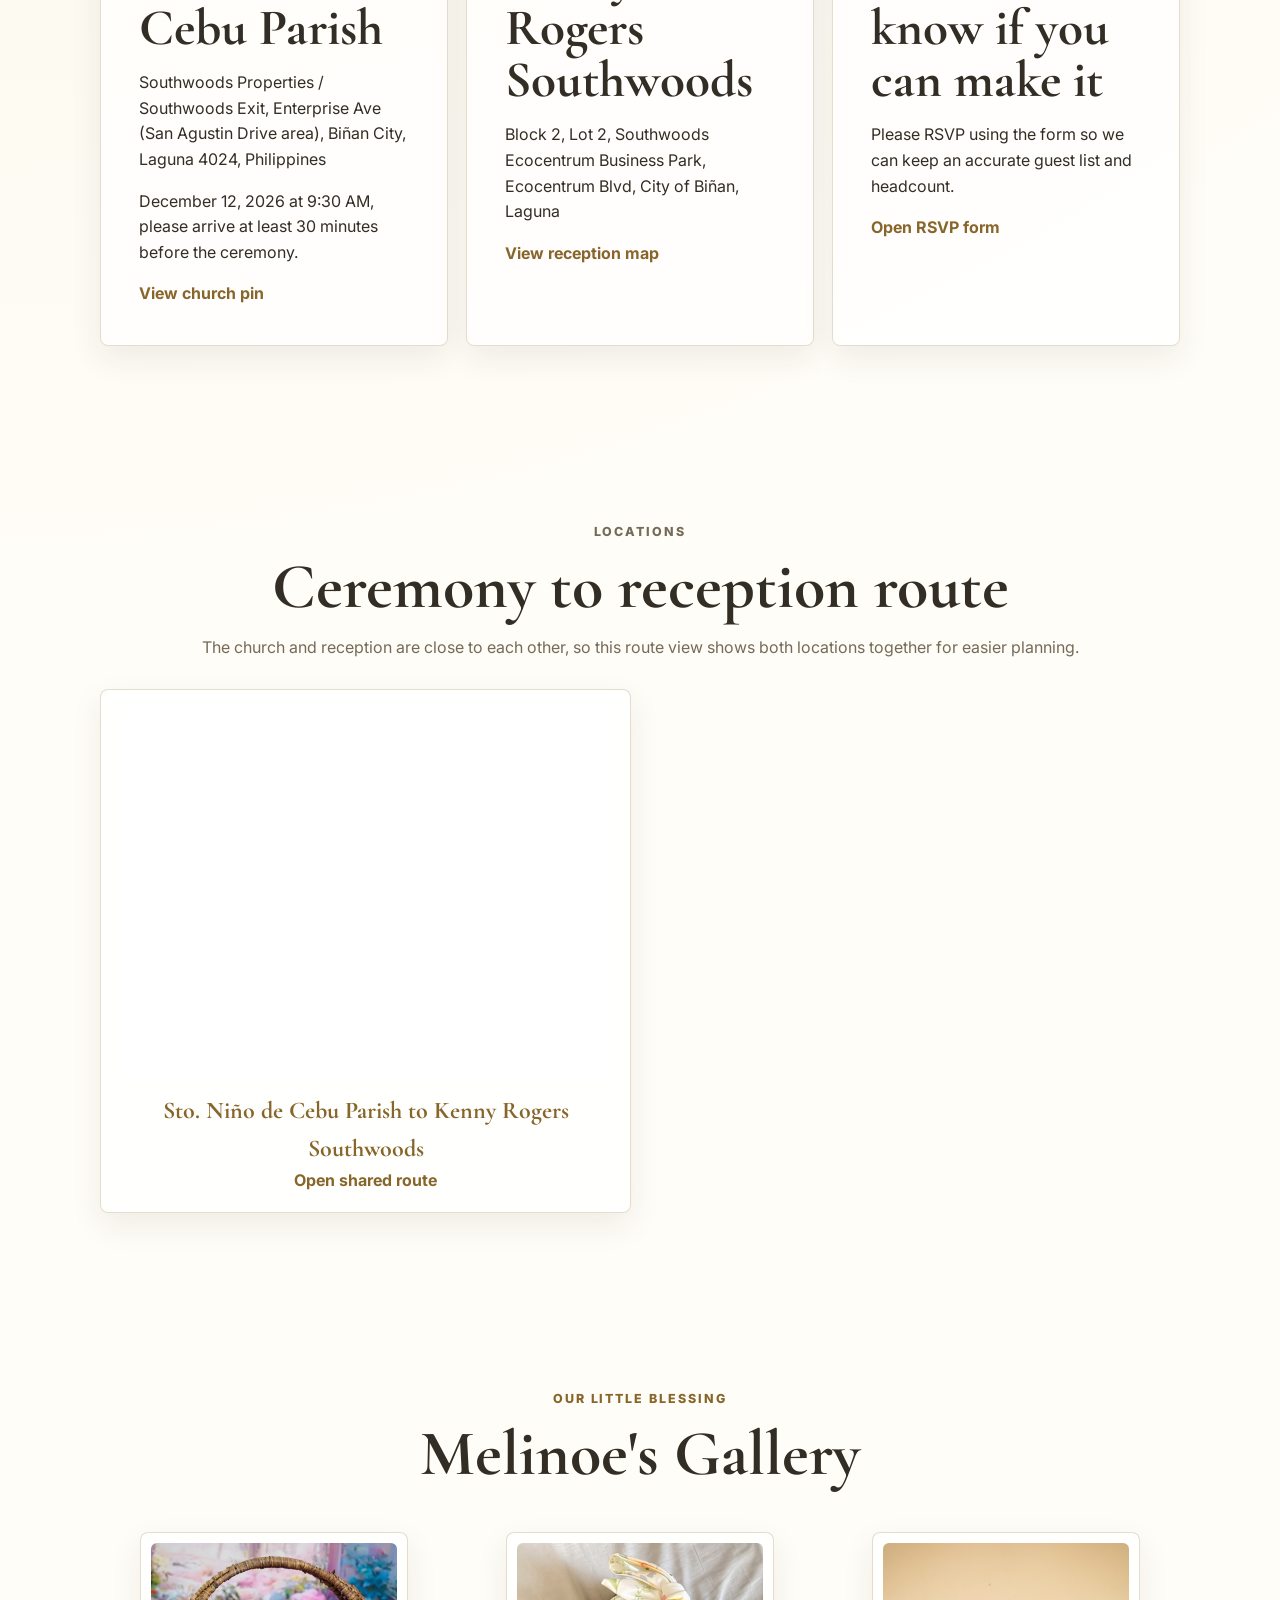
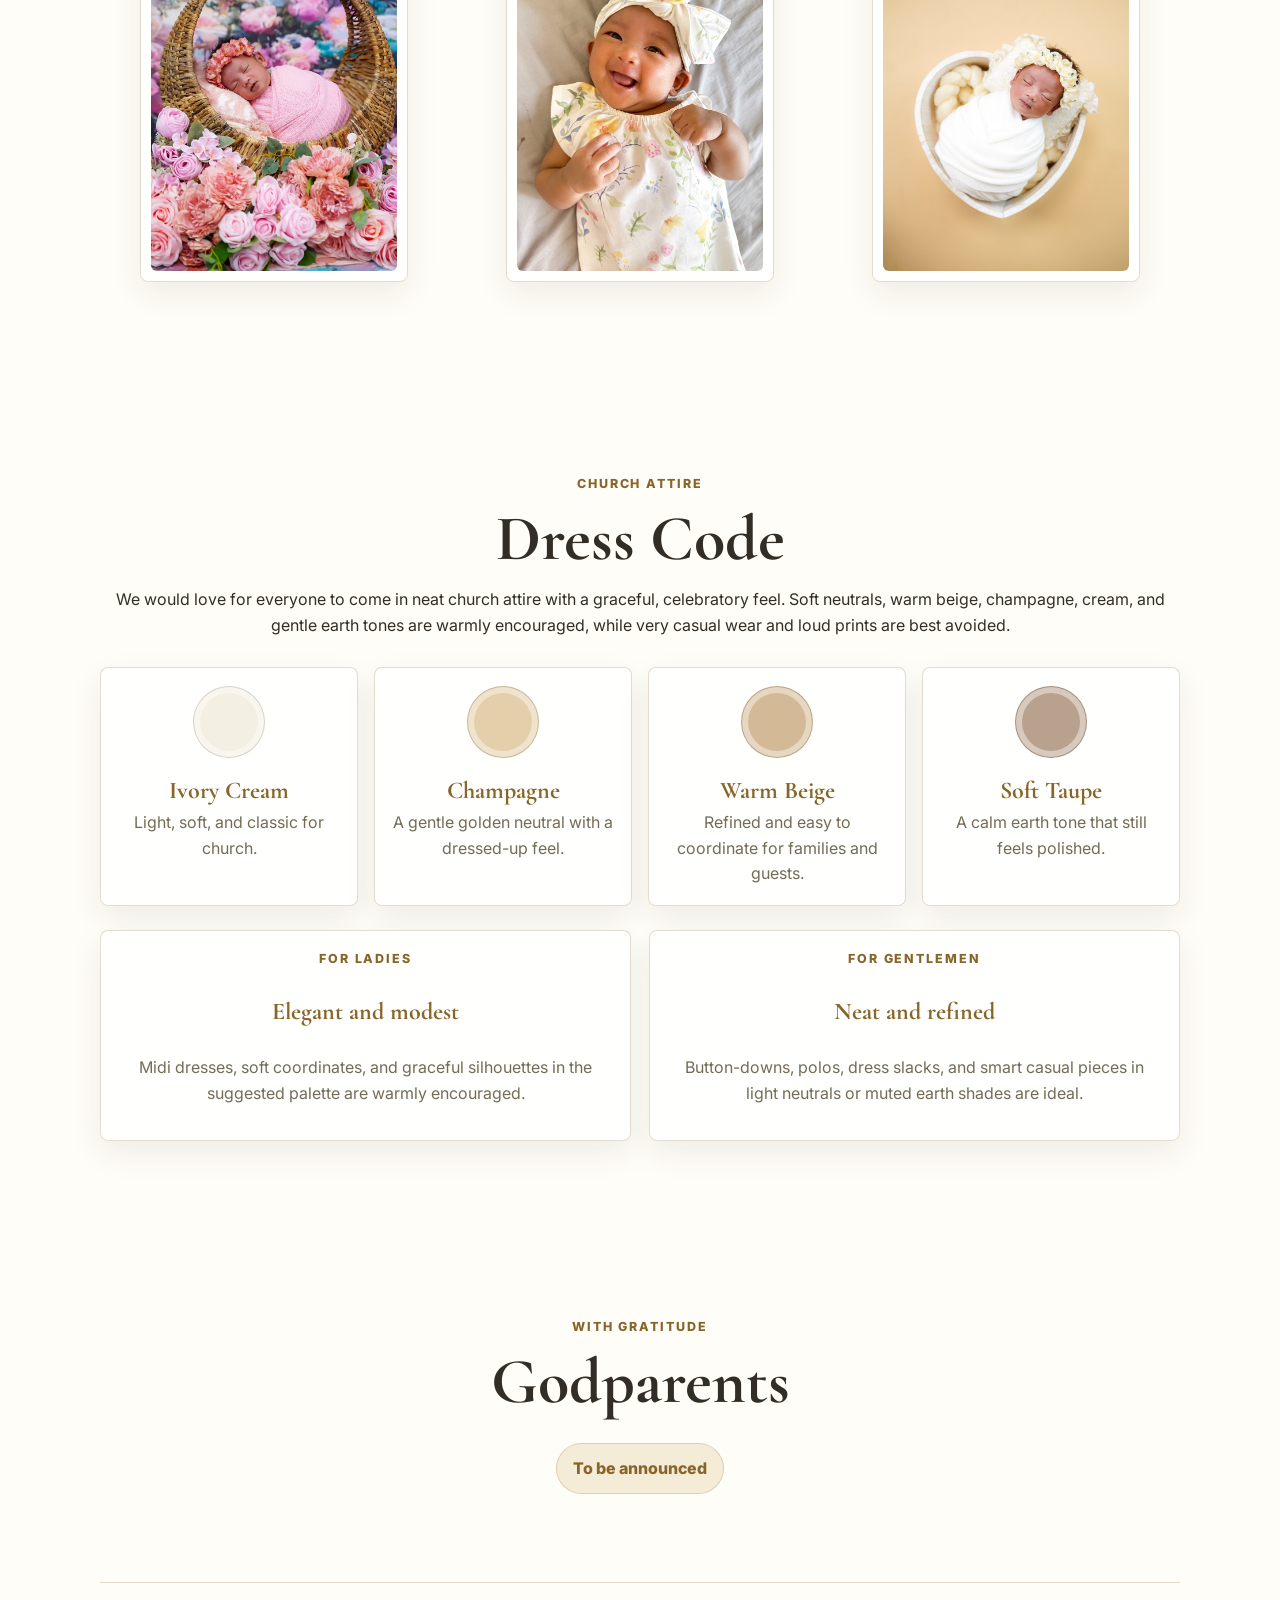
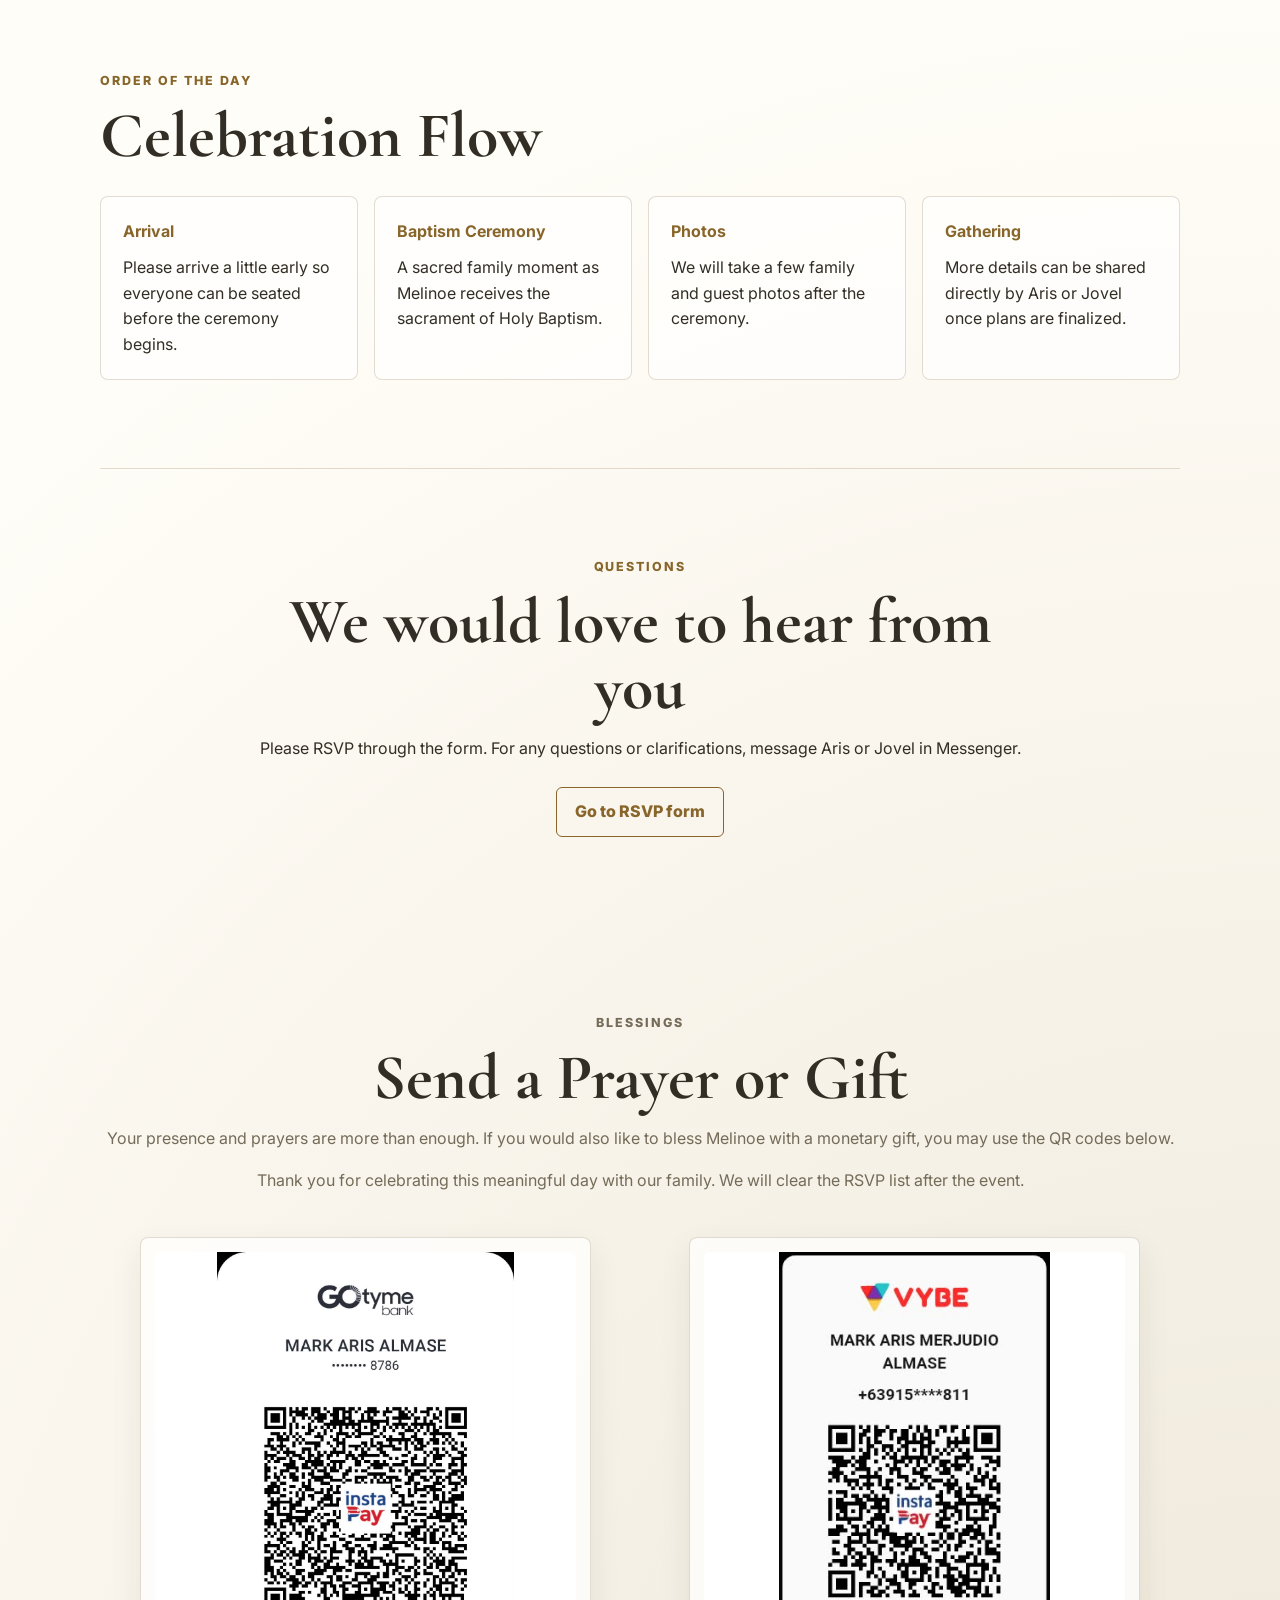
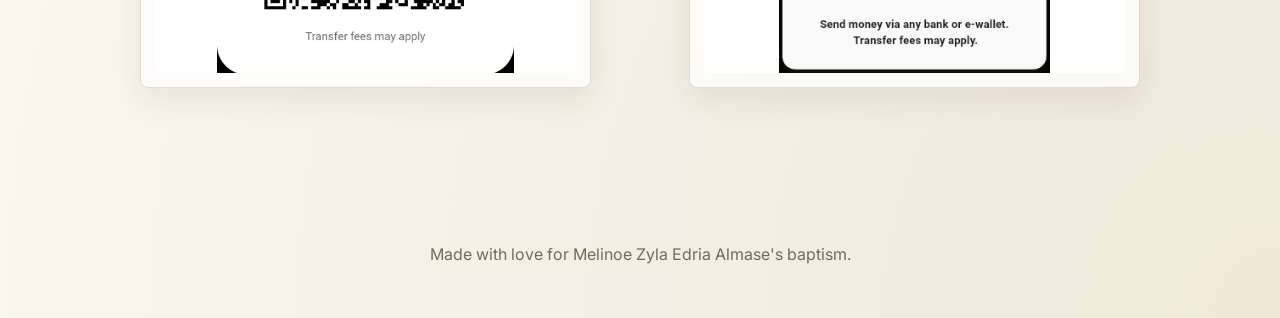
==== commit a6576e02: "Use exact church pin and one shared route map" ====
--- a/index.html
+++ b/index.html
@@ -73,6 +73,10 @@
             <input data-field="church" type="text">
         </label>
         <label>
+            Church address
+            <textarea data-field="churchAddress" rows="3"></textarea>
+        </label>
+        <label>
             Reception venue
             <input data-field="reception" type="text">
         </label>
@@ -111,6 +115,10 @@
         <label>
             Reception map link
             <input data-field="receptionLink" type="url">
+        </label>
+        <label>
+            Shared route link
+            <input data-field="routeLink" type="url">
         </label>
         <label>
             RSVP page link
@@ -139,10 +147,10 @@
             <div class="event-strip" aria-label="Event summary">
                 <span data-text="date">December 12, 2026</span>
                 <span data-text="time">9:30 AM, please arrive at least 30 minutes before the ceremony.</span>
-                <span data-text="church">Sto. Nino Parish de Cebu</span>
+                <span data-text="church">Sto. Ni&ntilde;o de Cebu Parish</span>
             </div>
             <div class="hero-actions">
-                <a class="button" data-link="ceremonyLink" href="https://www.google.com/maps/search/?api=1&query=Sto.+Nino+Parish+de+Cebu" target="_blank" rel="noreferrer">Get Directions</a>
+                <a class="button" data-link="ceremonyLink" href="https://www.google.com/maps/search/?api=1&query=14.3317,121.0517" target="_blank" rel="noreferrer">Get Directions</a>
                 <a class="button secondary-button" data-link="rsvpLink" href="rsvp.html">RSVP</a>
             </div>
         </div>
@@ -158,9 +166,10 @@
         <section class="details-grid" aria-label="Event details">
             <article>
                 <p class="eyebrow">Ceremony</p>
-                <h2 data-text="church">Sto. Nino Parish de Cebu</h2>
+                <h2 data-text="church">Sto. Ni&ntilde;o de Cebu Parish</h2>
+                <p data-text="churchAddress">Southwoods Properties / Southwoods Exit, Enterprise Ave (San Agustin Drive area), Bi&ntilde;an City, Laguna 4024, Philippines</p>
                 <p><span data-text="date">December 12, 2026</span> at <span data-text="time">9:30 AM, please arrive at least 30 minutes before the ceremony.</span></p>
-                <a data-link="ceremonyLink" href="https://www.google.com/maps/search/?api=1&query=Sto.+Nino+Parish+de+Cebu" target="_blank" rel="noreferrer">View church map</a>
+                <a data-link="ceremonyLink" href="https://www.google.com/maps/search/?api=1&query=14.3317,121.0517" target="_blank" rel="noreferrer">View church pin</a>
             </article>
             <article>
                 <p class="eyebrow">Reception</p>
@@ -178,28 +187,19 @@
 
         <section class="location-section">
             <p class="eyebrow">Locations</p>
-            <h2>Ceremony and reception map</h2>
-            <p>Use the maps below to preview both venues and plan your route for the day.</p>
+            <h2>Ceremony to reception route</h2>
+            <p>The church and reception are close to each other, so this route view shows both locations together for easier planning.</p>
             <div class="map-grid">
                 <article class="map-card">
                     <div class="map-frame">
                         <iframe
-                            title="Sto. Nino Parish de Cebu map"
-                            src="https://www.google.com/maps?q=Sto.+Nino+Parish+de+Cebu&output=embed"
+                            title="Route from Sto. Niño de Cebu Parish to Kenny Rogers Southwoods"
+                            src="https://www.google.com/maps?saddr=14.3317,121.0517&daddr=Kenny+Rogers+Southwoods+Block+2+Lot+2+Southwoods+Ecocentrum+Business+Park+Ecocentrum+Blvd+City+of+Bi%C3%B1an+Laguna&output=embed"
                             loading="lazy"
                             referrerpolicy="no-referrer-when-downgrade"></iframe>
                     </div>
-                    <strong data-text="church">Sto. Nino Parish de Cebu</strong>
-                </article>
-                <article class="map-card">
-                    <div class="map-frame">
-                        <iframe
-                            title="Kenny Rogers Southwoods map"
-                            src="https://www.google.com/maps?q=Kenny+Rogers+Southwoods+Block+2+Lot+2+Southwoods+Ecocentrum+Business+Park+Ecocentrum+Blvd+City+of+Bi%C3%B1an+Laguna&output=embed"
-                            loading="lazy"
-                            referrerpolicy="no-referrer-when-downgrade"></iframe>
-                    </div>
-                    <strong data-text="reception">Kenny Rogers Southwoods</strong>
+                    <strong>Sto. Ni&ntilde;o de Cebu Parish to Kenny Rogers Southwoods</strong>
+                    <a data-link="routeLink" href="https://www.google.com/maps/dir/14.3317,121.0517/Kenny+Rogers+Southwoods+Block+2+Lot+2+Southwoods+Ecocentrum+Business+Park+Ecocentrum+Blvd+City+of+Bi%C3%B1an+Laguna" target="_blank" rel="noreferrer">Open shared route</a>
                 </article>
             </div>
         </section>
--- a/styles.css
+++ b/styles.css
@@ -373,7 +373,7 @@
 
 .details-grid {
     display: grid;
-    grid-template-columns: repeat(2, minmax(0, 1fr));
+    grid-template-columns: repeat(3, minmax(0, 1fr));
     gap: 18px;
 }
 
@@ -392,6 +392,50 @@
 
 .gallery-section {
     text-align: center;
+}
+
+.location-section {
+    text-align: center;
+}
+
+.location-section p {
+    color: var(--muted);
+}
+
+.map-grid {
+    display: grid;
+    grid-template-columns: repeat(2, minmax(0, 1fr));
+    gap: 18px;
+    margin-top: 28px;
+}
+
+.map-card {
+    padding: 18px;
+    border: 1px solid var(--line);
+    border-radius: 8px;
+    background: rgba(255, 255, 255, 0.72);
+    box-shadow: 0 12px 32px rgba(40, 32, 26, 0.08);
+}
+
+.map-frame {
+    overflow: hidden;
+    border-radius: 6px;
+    aspect-ratio: 4 / 3;
+    background: rgba(255, 255, 255, 0.88);
+}
+
+.map-frame iframe {
+    width: 100%;
+    height: 100%;
+    border: 0;
+}
+
+.map-card strong {
+    display: block;
+    margin-top: 14px;
+    font-family: "Cormorant Garamond", Georgia, serif;
+    font-size: 1.5rem;
+    color: var(--accent-strong);
 }
 
 .gallery-grid {
@@ -704,6 +748,29 @@
     margin-bottom: 18px;
 }
 
+.video-invite-card {
+    max-width: 860px;
+    width: 100%;
+    margin: 0 auto;
+    text-align: center;
+}
+
+.video-frame {
+    margin-top: 24px;
+    overflow: hidden;
+    border-radius: 8px;
+    border: 1px solid var(--line);
+    background: rgba(255, 255, 255, 0.9);
+    box-shadow: 0 12px 32px rgba(40, 32, 26, 0.08);
+}
+
+.video-frame video {
+    display: block;
+    width: 100%;
+    max-height: 72svh;
+    background: #000;
+}
+
 .invite-badge {
     display: inline-flex;
     align-items: center;
@@ -776,7 +843,8 @@
     .rsvp-layout,
     .rsvp-card .form-grid,
     .attire-guidance,
-    .gift-grid {
+    .gift-grid,
+    .map-grid {
         grid-template-columns: 1fr;
     }
 
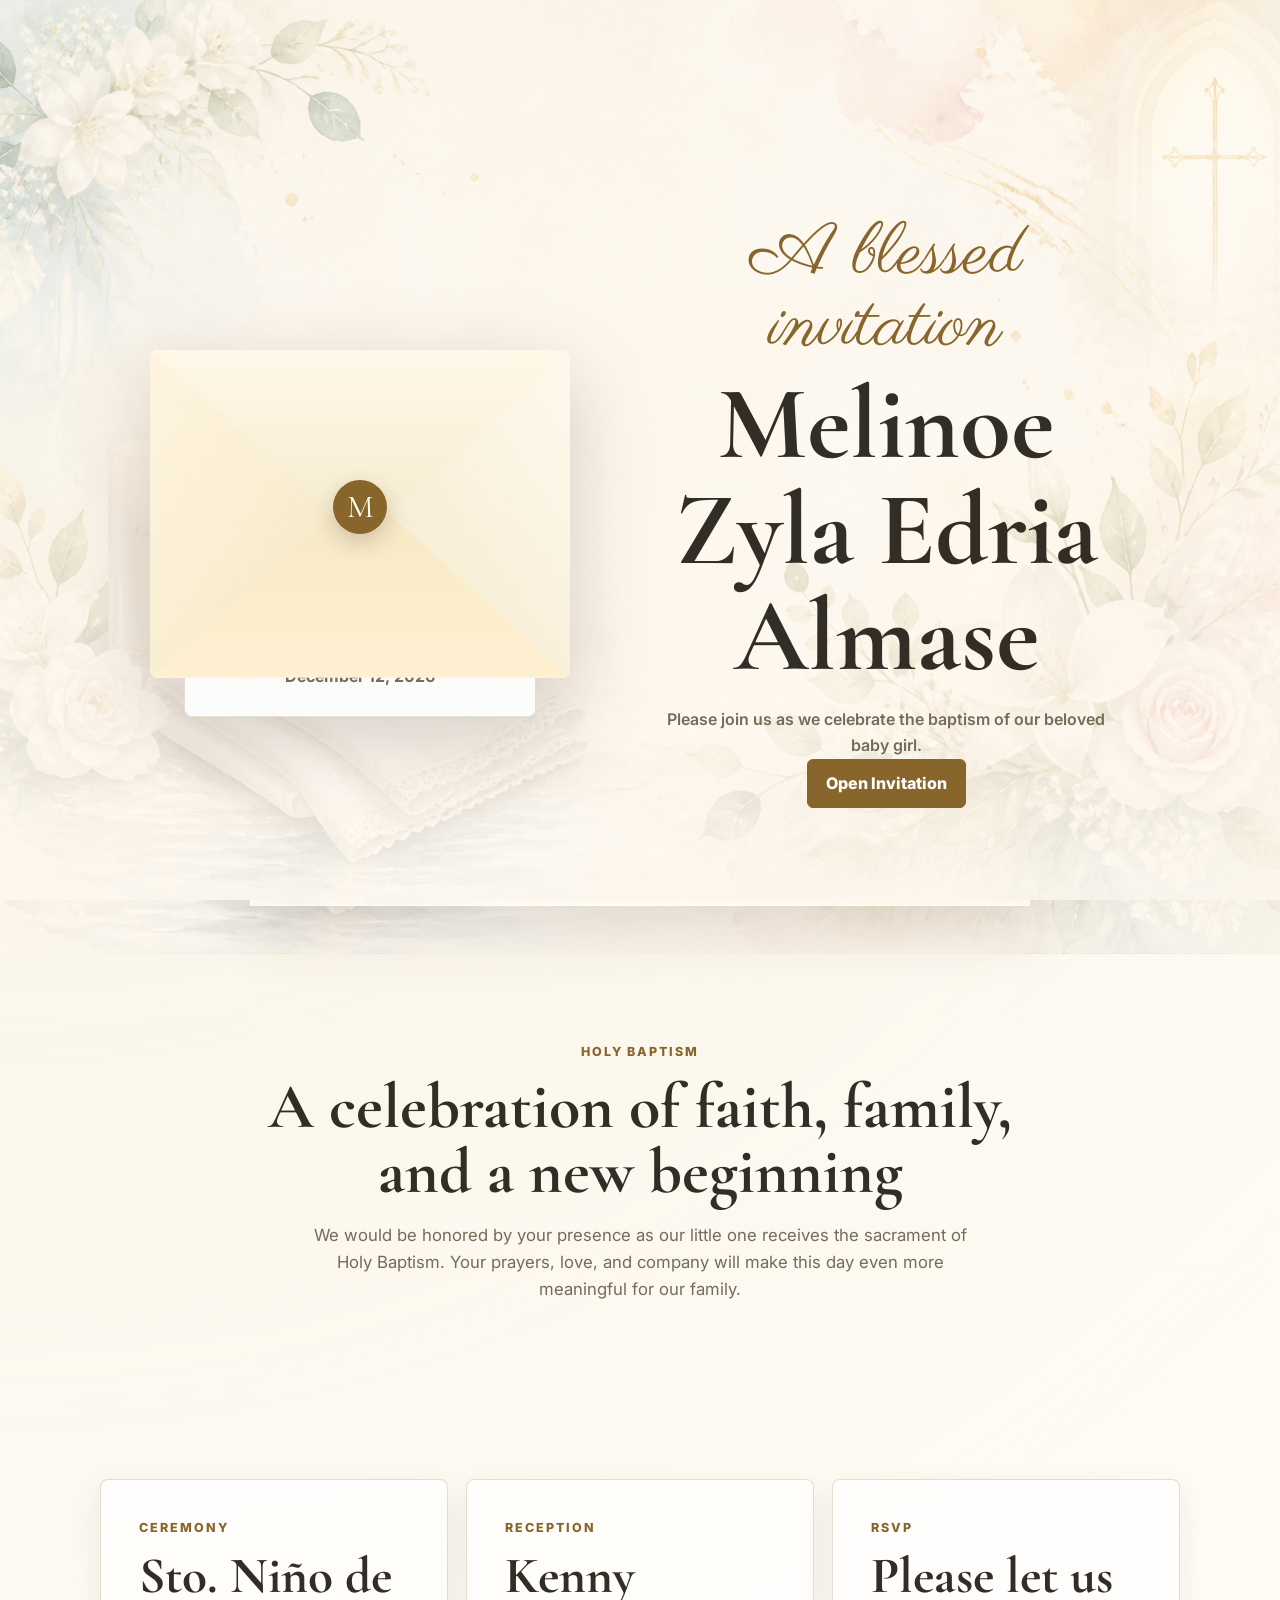
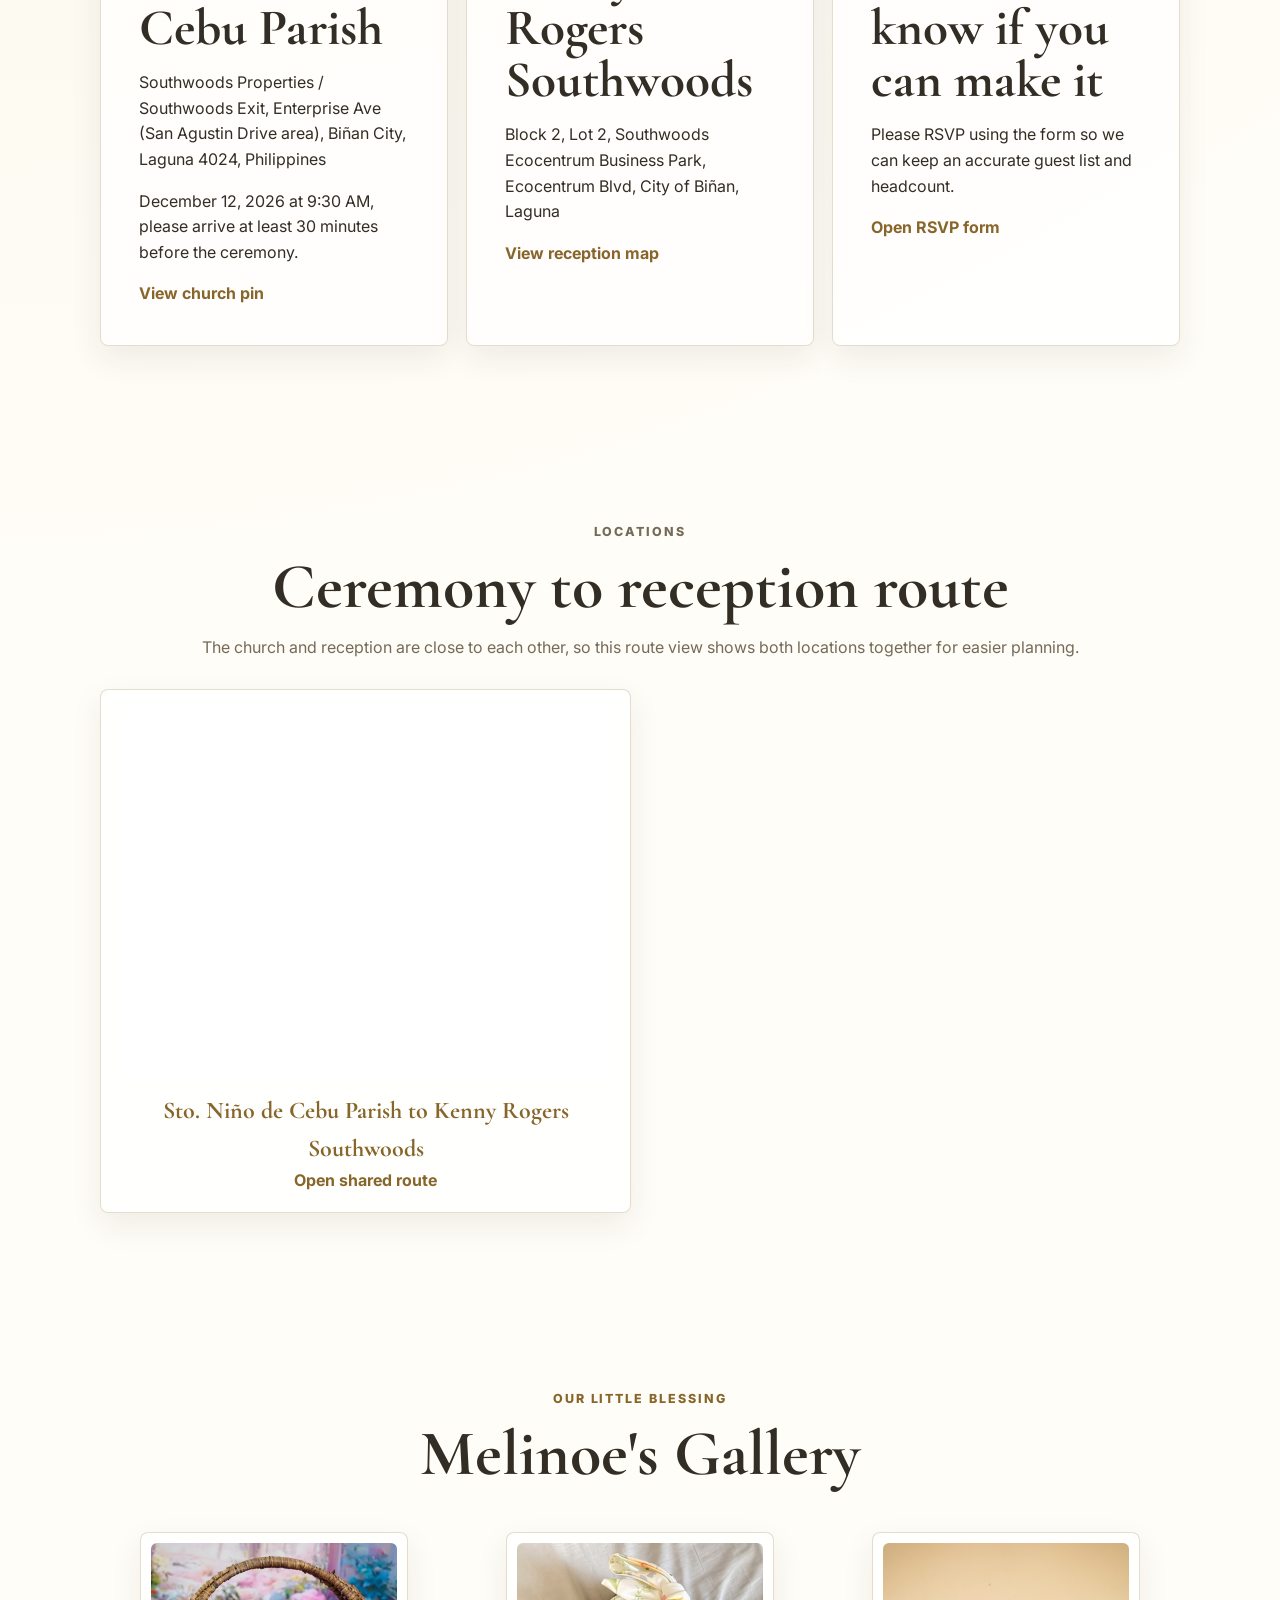
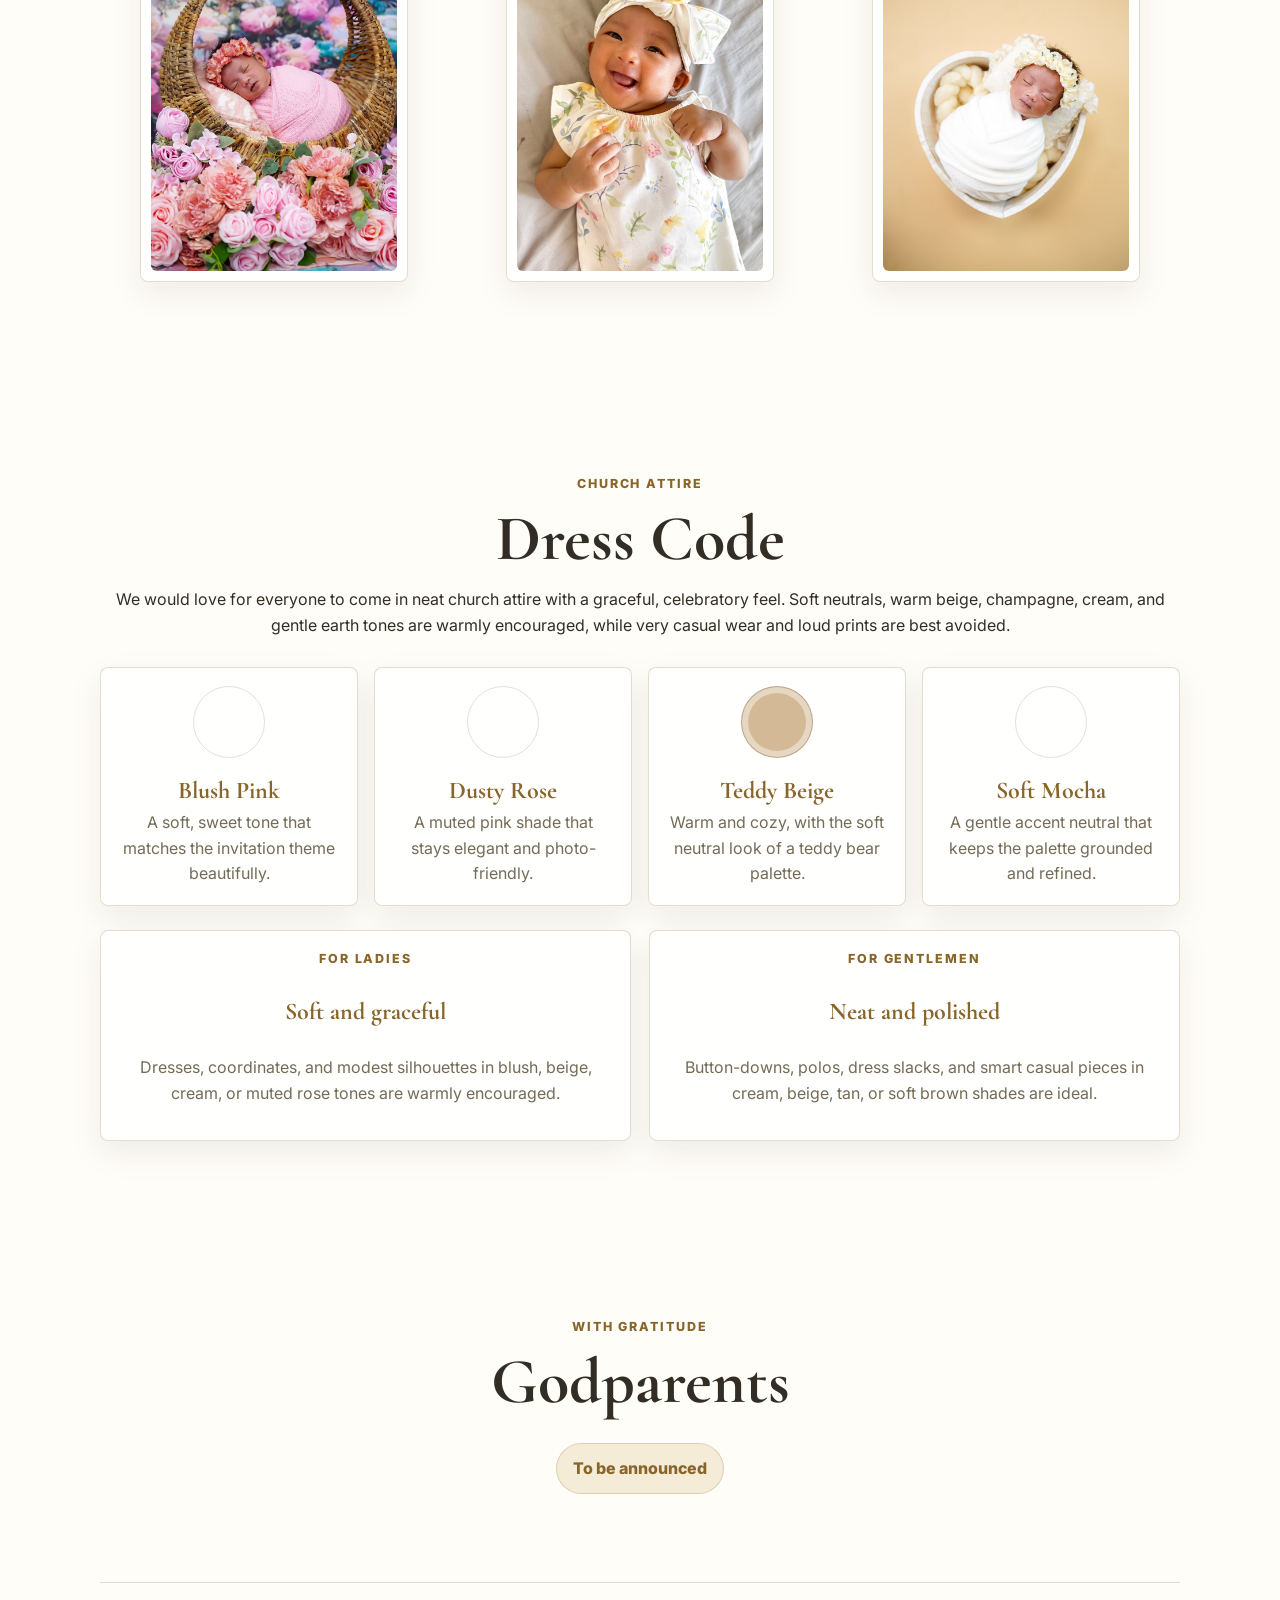
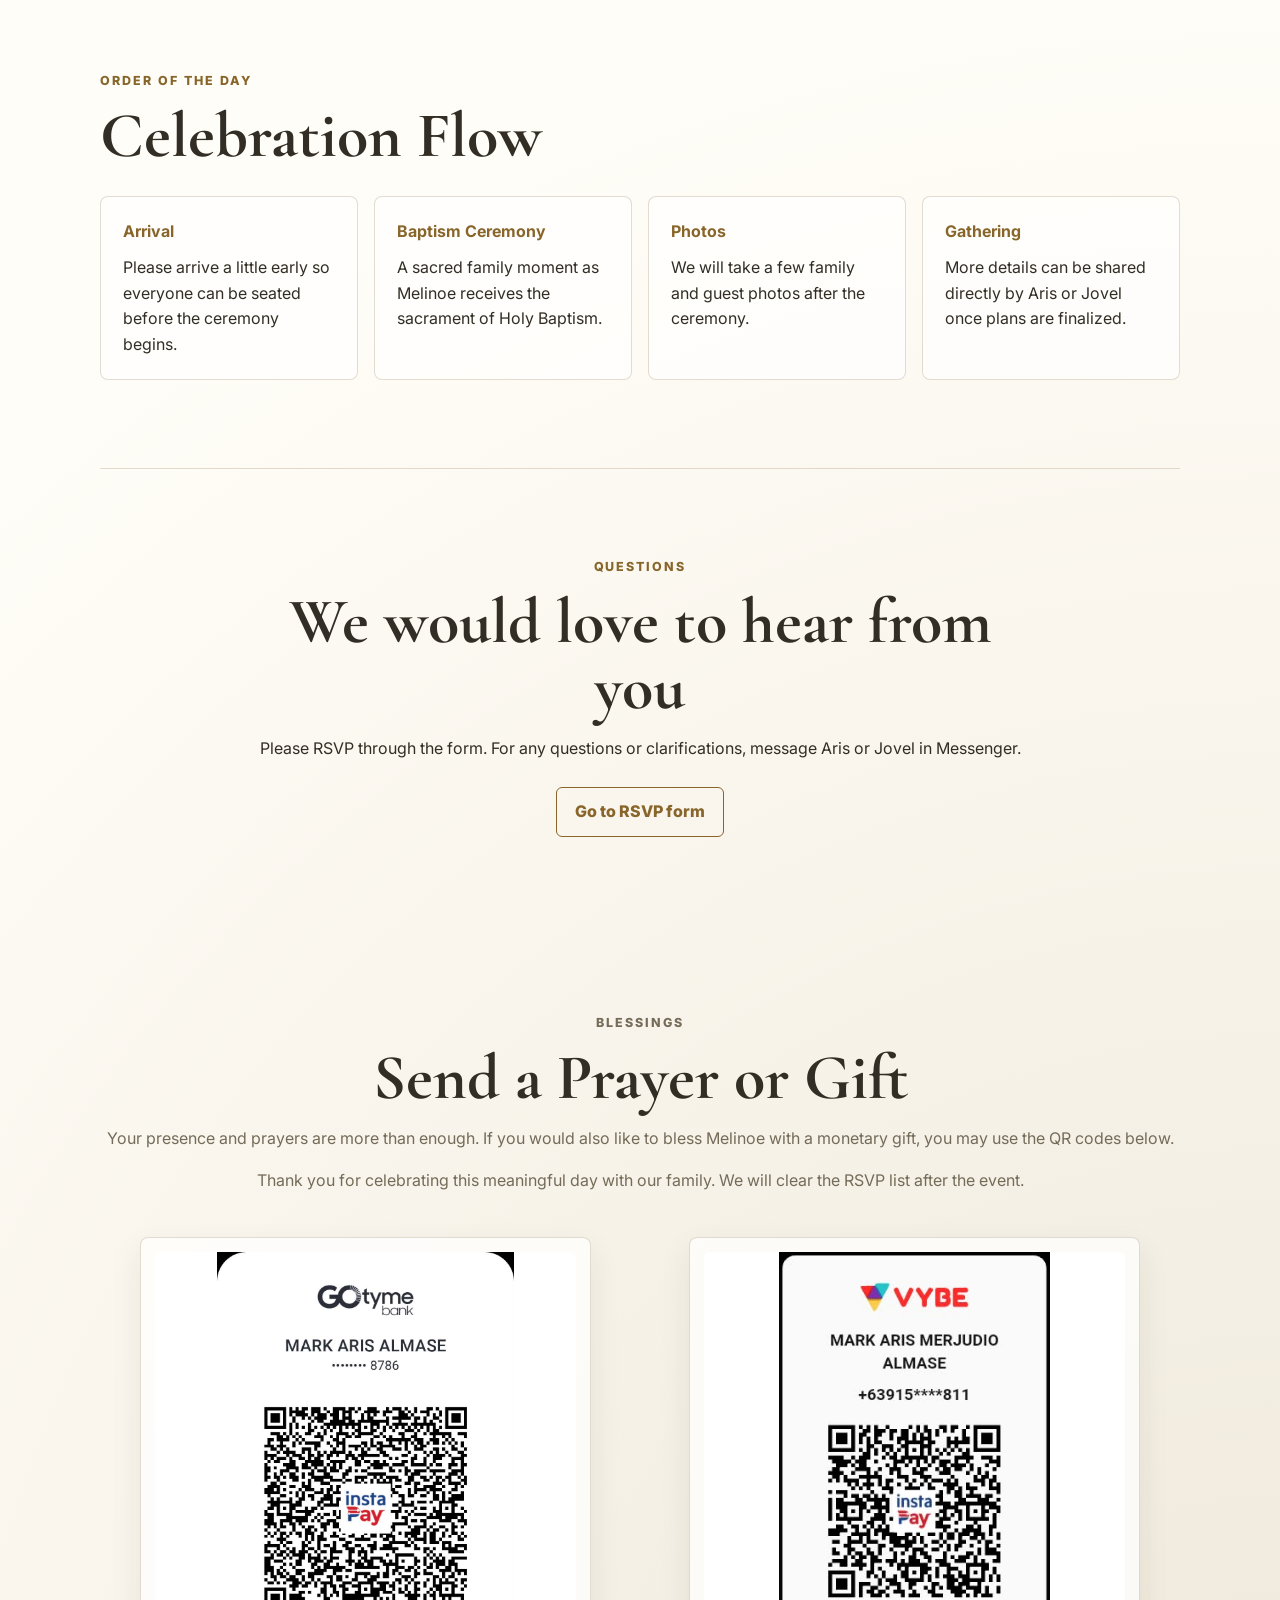
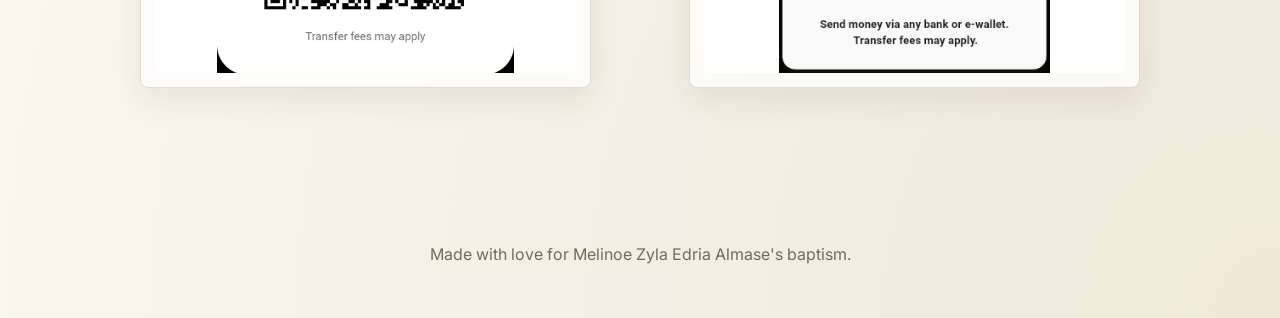
==== commit 5bab48a8: "Update invitation theme and dress code to blush teddy style" ====
--- a/index.html
+++ b/index.html
@@ -9,7 +9,7 @@
     <link href="https://fonts.googleapis.com/css2?family=Cormorant+Garamond:wght@500;600;700&family=Inter:wght@400;500;600;700&family=Parisienne&display=swap" rel="stylesheet">
     <link rel="stylesheet" href="styles.css">
 </head>
-<body data-theme="gold">
+<body data-theme="blush">
     <div class="opening-screen" data-opening-screen>
         <div class="floating-petals" aria-hidden="true">
             <span></span>
@@ -223,39 +223,39 @@
         <section class="attire-section">
             <p class="eyebrow">Church Attire</p>
             <h2>Dress Code</h2>
-            <p data-text="attireNote">We would love for everyone to come in neat church attire with a graceful, celebratory feel. Soft neutrals, warm beige, champagne, cream, and gentle earth tones are warmly encouraged, while very casual wear and loud prints are best avoided.</p>
+            <p data-text="attireNote">We would love for everyone to come in polished church attire inspired by Melinoe's teddy bear and blush celebration theme. Soft pinks, dusty rose, warm beige, cream, and gentle mocha tones are warmly encouraged, while denim, loud prints, and very dark tones are best avoided.</p>
             <div class="palette-grid" aria-label="Color palette reference">
                 <article class="palette-card">
-                    <span class="palette-swatch cream"></span>
-                    <strong>Ivory Cream</strong>
-                    <span>Light, soft, and classic for church.</span>
+                    <span class="palette-swatch blush"></span>
+                    <strong>Blush Pink</strong>
+                    <span>A soft, sweet tone that matches the invitation theme beautifully.</span>
                 </article>
                 <article class="palette-card">
-                    <span class="palette-swatch champagne"></span>
-                    <strong>Champagne</strong>
-                    <span>A gentle golden neutral with a dressed-up feel.</span>
+                    <span class="palette-swatch rose"></span>
+                    <strong>Dusty Rose</strong>
+                    <span>A muted pink shade that stays elegant and photo-friendly.</span>
                 </article>
                 <article class="palette-card">
                     <span class="palette-swatch beige"></span>
-                    <strong>Warm Beige</strong>
-                    <span>Refined and easy to coordinate for families and guests.</span>
+                    <strong>Teddy Beige</strong>
+                    <span>Warm and cozy, with the soft neutral look of a teddy bear palette.</span>
                 </article>
                 <article class="palette-card">
-                    <span class="palette-swatch taupe"></span>
-                    <strong>Soft Taupe</strong>
-                    <span>A calm earth tone that still feels polished.</span>
+                    <span class="palette-swatch mocha"></span>
+                    <strong>Soft Mocha</strong>
+                    <span>A gentle accent neutral that keeps the palette grounded and refined.</span>
                 </article>
             </div>
             <div class="attire-guidance">
                 <article>
                     <p class="eyebrow">For ladies</p>
-                    <h3>Elegant and modest</h3>
-                    <p>Midi dresses, soft coordinates, and graceful silhouettes in the suggested palette are warmly encouraged.</p>
+                    <h3>Soft and graceful</h3>
+                    <p>Dresses, coordinates, and modest silhouettes in blush, beige, cream, or muted rose tones are warmly encouraged.</p>
                 </article>
                 <article>
                     <p class="eyebrow">For gentlemen</p>
-                    <h3>Neat and refined</h3>
-                    <p>Button-downs, polos, dress slacks, and smart casual pieces in light neutrals or muted earth shades are ideal.</p>
+                    <h3>Neat and polished</h3>
+                    <p>Button-downs, polos, dress slacks, and smart casual pieces in cream, beige, tan, or soft brown shades are ideal.</p>
                 </article>
             </div>
         </section>
